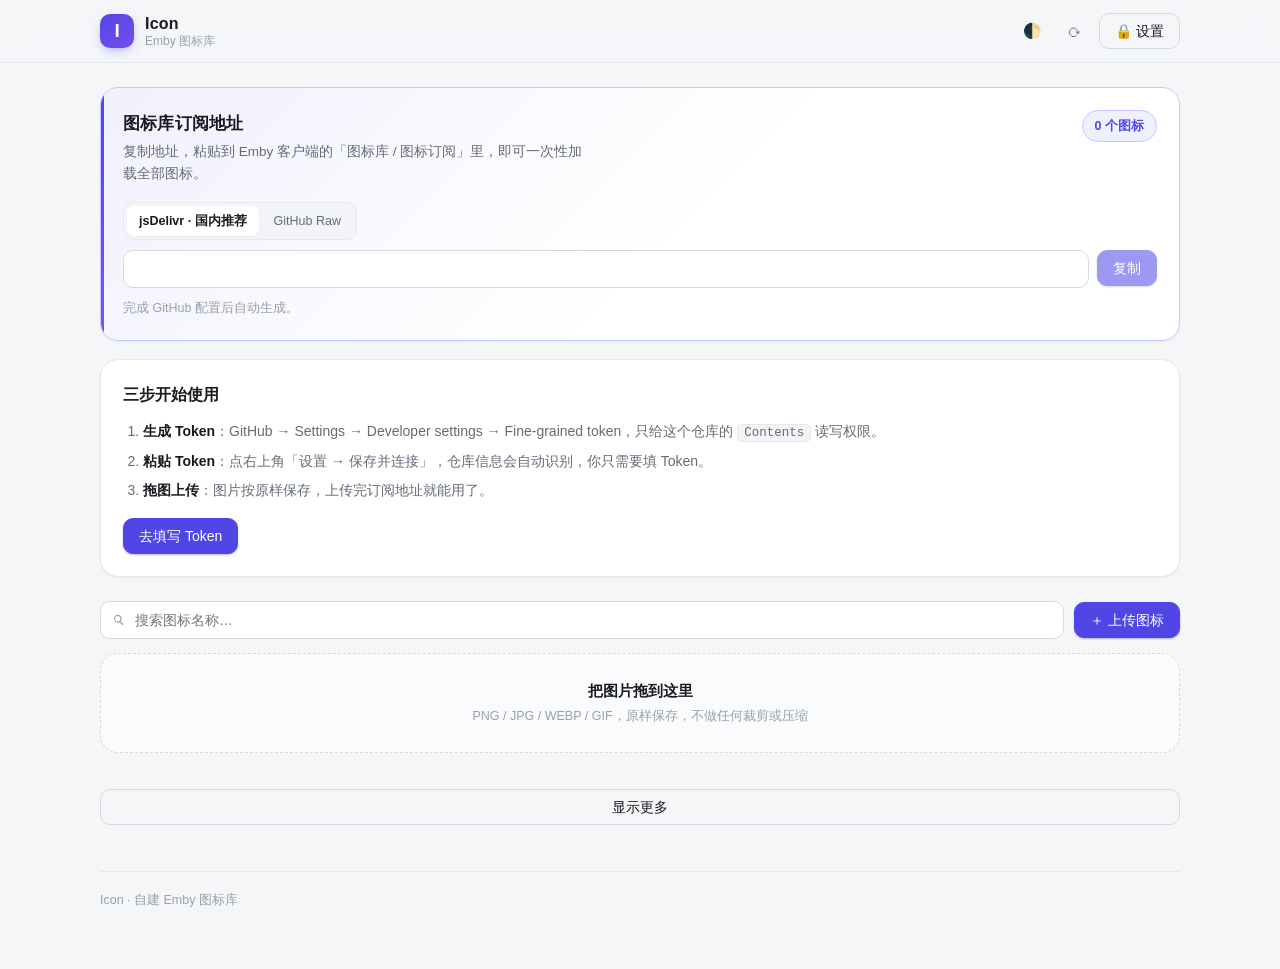
==== index.html @ a15e9179 "refactor: 重写为 Icon 图标库，聚焦客户端订阅 - 项目定位重写为自建 Emby 图标库，改名 Icon - 删除图标编辑器（裁剪/形状/透明度/缩放），图片原样上传保存 - 删除配置迁" ====
<!DOCTYPE html>
<html lang="zh-CN">
<head>
<meta charset="UTF-8">
<meta name="viewport" content="width=device-width, initial-scale=1, viewport-fit=cover">
<title>Icon · Emby 图标库</title>
<meta name="description" content="Icon —— 自建 Emby 图标库。上传图标，得到一个标准 JSON 订阅地址，主流 Emby 三方客户端都能直接加载。">
<meta name="theme-color" content="#f5f6f8">
<meta property="og:title" content="Icon · Emby 图标库">
<meta property="og:description" content="自建 Emby 图标库，上传即用，输出标准 JSON 订阅地址。">
<meta property="og:type" content="website">
<link rel="icon" href="data:image/svg+xml,%3Csvg xmlns='http://www.w3.org/2000/svg' viewBox='0 0 64 64'%3E%3Crect width='64' height='64' rx='16' fill='%234f46e5'/%3E%3Ctext x='32' y='45' font-size='38' font-family='Helvetica,Arial,sans-serif' font-weight='700' fill='white' text-anchor='middle'%3EI%3C/text%3E%3C/svg%3E">
<link rel="stylesheet" href="assets/style.css">
</head>
<body>

<header class="topbar">
  <div class="wrap topbar-inner">
    <div class="brand">
      <span class="mark">I</span>
      <span class="brand-text">
        <strong>Icon</strong>
        <small>Emby 图标库</small>
      </span>
    </div>
    <div class="topbar-actions">
      <button id="themeBtn" class="icon-btn" title="切换主题（跟随系统 / 浅色 / 深色）" aria-label="切换主题">🌓</button>
      <button id="refreshBtn" class="icon-btn" title="刷新图标库" aria-label="刷新">⟳</button>
      <button id="settingsBtn" class="btn ghost">🔒 设置</button>
    </div>
  </div>
</header>

<main class="wrap">

  <!-- 订阅地址：项目存在的意义 -->
  <section class="card sub-card">
    <div class="sub-head">
      <div>
        <h2>图标库订阅地址</h2>
        <p>复制地址，粘贴到 Emby 客户端的「图标库 / 图标订阅」里，即可一次性加载全部图标。</p>
      </div>
      <span class="pill" id="subCount">0 个图标</span>
    </div>

    <div class="seg" id="cdnSeg">
      <button type="button" class="seg-btn on" data-cdn="jsdelivr">jsDelivr · 国内推荐</button>
      <button type="button" class="seg-btn" data-cdn="raw">GitHub Raw</button>
    </div>

    <div class="copy-row">
      <input id="subUrl" readonly value="" spellcheck="false" aria-label="图标库订阅地址">
      <button type="button" class="btn primary" id="copySubBtn">复制</button>
    </div>

    <p class="sub-note" id="subNote">完成 GitHub 配置后自动生成。</p>
  </section>

  <!-- 首次引导 -->
  <section class="card guide" id="guide" hidden>
    <h2>三步开始使用</h2>
    <ol class="steps">
      <li><b>生成 Token</b>：GitHub → Settings → Developer settings → Fine-grained token，只给这个仓库的 <code>Contents</code> 读写权限。</li>
      <li><b>粘贴 Token</b>：点右上角「设置 → 保存并连接」，仓库信息会自动识别，你只需要填 Token。</li>
      <li><b>拖图上传</b>：图片按原样保存，上传完订阅地址就能用了。</li>
    </ol>
    <button type="button" class="btn primary" id="guideSetupBtn">去填写 Token</button>
  </section>

  <!-- 工具条 -->
  <section class="toolbar">
    <div class="search">
      <svg viewBox="0 0 24 24" aria-hidden="true"><path d="M10 4a6 6 0 014.47 10.03l4.25 4.25-1.41 1.41-4.25-4.25A6 6 0 1110 4zm0 2a4 4 0 100 8 4 4 0 000-8z"/></svg>
      <input id="searchInput" type="search" placeholder="搜索图标名称…" aria-label="搜索图标">
    </div>
    <label class="btn primary" for="fileInput">＋ 上传图标</label>
    <input id="fileInput" type="file" accept="image/*" multiple hidden>
  </section>

  <!-- 拖拽区 -->
  <div id="dropzone" class="dropzone">
    <div class="dropzone-inner">
      <strong>把图片拖到这里</strong>
      <span>PNG / JPG / WEBP / GIF，原样保存，不做任何裁剪或压缩</span>
    </div>
  </div>

  <!-- 图标网格 -->
  <section id="iconGrid" class="grid" aria-live="polite"></section>

  <p id="empty" class="state" hidden>图标库还是空的。拖图片到上面，或点「＋ 上传图标」添加第一个。</p>
  <p id="noResult" class="state" hidden>没有匹配「<b id="noResultKey"></b>」的图标。</p>
  <button id="loadMore" class="btn ghost block" hidden>显示更多</button>

  <footer class="site-foot">
    <span>Icon · 自建 Emby 图标库</span>
    <a id="repoLink" href="https://github.com" target="_blank" rel="noopener" hidden>打开仓库</a>
  </footer>
</main>

<!-- ============ 设置 ============ -->
<div class="modal" id="settingsModal" hidden>
  <div class="modal-card">
    <header class="modal-head">
      <h3>GitHub 设置</h3>
      <button type="button" class="icon-btn" data-close aria-label="关闭">✕</button>
    </header>
    <div class="modal-body">
      <div class="infer" id="inferBox">
        <div class="infer-row"><span>仓库</span><b id="inferRepo">—</b></div>
        <div class="infer-row"><span>分支</span><b id="inferBranch">—</b></div>
        <div class="infer-row"><span>图标目录</span><b id="inferDir">icons/</b></div>
        <p class="hint" id="inferHint">以上信息从当前网址自动识别，一般不需要改。</p>
      </div>

      <label class="field">
        <span>GitHub Token</span>
        <span class="pwd-row">
          <input id="cfgToken" type="password" placeholder="github_pat_… 或 ghp_…" autocomplete="off" spellcheck="false">
          <button type="button" class="mini" data-toggle-pwd="cfgToken">显示</button>
        </span>
      </label>

      <details class="adv" id="advBox">
        <summary>高级：手动指定仓库</summary>
        <label class="field"><span>用户名</span><input id="cfgOwner" autocomplete="off" spellcheck="false"></label>
        <label class="field"><span>仓库</span><input id="cfgRepo" autocomplete="off" spellcheck="false"></label>
        <label class="field"><span>分支</span><input id="cfgBranch" autocomplete="off" spellcheck="false"></label>
        <label class="field"><span>图标目录</span><input id="cfgDir" autocomplete="off" spellcheck="false"></label>
      </details>

      <p class="hint">Token 只存在这台设备的浏览器里，不会写进仓库，也不会发给任何第三方服务器。</p>
    </div>
    <footer class="modal-foot">
      <button type="button" class="btn danger-text" id="clearSettingsBtn">清除本机配置</button>
      <span class="spacer"></span>
      <button type="button" class="btn ghost" data-close>取消</button>
      <button type="button" class="btn primary" id="saveSettingsBtn">保存并连接</button>
    </footer>
  </div>
</div>

<!-- ============ 设置访问密码 ============ -->
<div class="modal" id="lockSetupModal" hidden>
  <div class="modal-card narrow">
    <header class="modal-head">
      <h3>设置访问密码</h3>
      <button type="button" class="icon-btn" data-close aria-label="关闭">✕</button>
    </header>
    <div class="modal-body">
      <p class="hint">给「设置」加一道锁。密码只以哈希形式存在本机，无法被还原。</p>
      <label class="field"><span>新密码</span>
        <span class="pwd-row"><input id="newPwd" type="password" autocomplete="new-password"><button type="button" class="mini" data-toggle-pwd="newPwd">显示</button></span>
      </label>
      <label class="field"><span>确认密码</span>
        <span class="pwd-row"><input id="confirmPwd" type="password" autocomplete="new-password"><button type="button" class="mini" data-toggle-pwd="confirmPwd">显示</button></span>
      </label>
    </div>
    <footer class="modal-foot">
      <span class="spacer"></span>
      <button type="button" class="btn ghost" data-close>取消</button>
      <button type="button" class="btn primary" id="pwdSetupOk">设置并继续</button>
    </footer>
  </div>
</div>

<div class="modal" id="lockVerifyModal" hidden>
  <div class="modal-card narrow">
    <header class="modal-head">
      <h3>需要密码</h3>
      <button type="button" class="icon-btn" data-close aria-label="关闭">✕</button>
    </header>
    <div class="modal-body">
      <p class="hint">验证后即可查看和修改已保存的设置。</p>
      <label class="field"><span>访问密码</span>
        <span class="pwd-row"><input id="authPwd" type="password" autocomplete="current-password"><button type="button" class="mini" data-toggle-pwd="authPwd">显示</button></span>
      </label>
      <p class="err" id="authErr" hidden>密码不正确</p>
    </div>
    <footer class="modal-foot">
      <button type="button" class="btn danger-text" id="forgetPwdBtn">忘记密码？重置本机数据</button>
      <span class="spacer"></span>
      <button type="button" class="btn ghost" data-close>取消</button>
      <button type="button" class="btn primary" id="authOk">解锁</button>
    </footer>
  </div>
</div>

<!-- ============ 重命名 ============ -->
<div class="modal" id="renameModal" hidden>
  <div class="modal-card narrow">
    <header class="modal-head">
      <h3>重命名图标</h3>
      <button type="button" class="icon-btn" data-close aria-label="关闭">✕</button>
    </header>
    <div class="modal-body">
      <label class="field"><span>图标名称</span><input id="renameInput" maxlength="60" autocomplete="off"></label>
      <p class="hint">只改显示名称，文件名和图片地址保持不变。</p>
    </div>
    <footer class="modal-foot">
      <span class="spacer"></span>
      <button type="button" class="btn ghost" data-close>取消</button>
      <button type="button" class="btn primary" id="renameOk">保存</button>
    </footer>
  </div>
</div>

<!-- ============ 通用确认 ============ -->
<div class="modal" id="confirmModal" hidden>
  <div class="modal-card narrow">
    <header class="modal-head">
      <h3 id="confirmTitle">确认</h3>
      <button type="button" class="icon-btn" data-close aria-label="关闭">✕</button>
    </header>
    <div class="modal-body"><p id="confirmText" class="confirm-text"></p></div>
    <footer class="modal-foot">
      <span class="spacer"></span>
      <button type="button" class="btn ghost" data-close>取消</button>
      <button type="button" class="btn danger" id="confirmOk">删除</button>
    </footer>
  </div>
</div>

<!-- ============ 预览 ============ -->
<div class="modal" id="previewModal" hidden>
  <div class="modal-card narrow">
    <header class="modal-head">
      <h3 id="previewName">预览</h3>
      <button type="button" class="icon-btn" data-close aria-label="关闭">✕</button>
    </header>
    <div class="modal-body center">
      <img id="previewImg" alt="图标预览">
      <p class="hint mono" id="previewFile"></p>
    </div>
    <footer class="modal-foot">
      <span class="spacer"></span>
      <button type="button" class="btn ghost" id="previewCopy">复制地址</button>
      <button type="button" class="btn primary" data-close>关闭</button>
    </footer>
  </div>
</div>

<div class="toast" id="toast" role="status" aria-live="polite"></div>

<div class="loading" id="loading">
  <div class="loading-card"><span class="spinner"></span><span id="loadingText">处理中…</span></div>
</div>

<script src="assets/app.js"></script>
</body>
</html>
---- assets/style.css ----
/* =====================================================
 * Icon · Emby 图标库
 * 清爽极简 · 大卡片
 * ===================================================== */

:root {
  --bg: #f5f6f8;
  --surface: #ffffff;
  --surface-2: #fafbfc;
  --surface-3: #f2f4f7;
  --border: #e5e8ec;
  --border-strong: #d5d9e0;
  --text: #171a1f;
  --text-dim: #646c78;
  --text-faint: #98a0ab;
  --accent: #4f46e5;
  --accent-hover: #4338ca;
  --accent-soft: #eef0fe;
  --accent-line: #c7cbfb;
  --danger: #d92d20;
  --danger-soft: #fef3f2;
  --ok: #059669;
  --radius: 14px;
  --radius-lg: 18px;
  --shadow-sm: 0 1px 2px rgba(16, 24, 40, .05);
  --shadow: 0 1px 3px rgba(16, 24, 40, .06), 0 12px 28px -12px rgba(16, 24, 40, .12);
  --wrap: 1120px;
}

@media (prefers-color-scheme: dark) {
  :root:not([data-theme='light']) {
    --bg: #0e1014;
    --surface: #16191f;
    --surface-2: #1b1f26;
    --surface-3: #22262e;
    --border: #272c35;
    --border-strong: #333945;
    --text: #e9ecf1;
    --text-dim: #9aa3b0;
    --text-faint: #6d7583;
    --accent: #8b93ff;
    --accent-hover: #a0a7ff;
    --accent-soft: #1c2036;
    --accent-line: #333a5c;
    --danger: #f97066;
    --danger-soft: #2a1717;
    --ok: #34d399;
    --shadow-sm: 0 1px 2px rgba(0, 0, 0, .4);
    --shadow: 0 1px 3px rgba(0, 0, 0, .5), 0 16px 32px -16px rgba(0, 0, 0, .6);
  }
}

:root[data-theme='dark'] {
  --bg: #0e1014;
  --surface: #16191f;
  --surface-2: #1b1f26;
  --surface-3: #22262e;
  --border: #272c35;
  --border-strong: #333945;
  --text: #e9ecf1;
  --text-dim: #9aa3b0;
  --text-faint: #6d7583;
  --accent: #8b93ff;
  --accent-hover: #a0a7ff;
  --accent-soft: #1c2036;
  --accent-line: #333a5c;
  --danger: #f97066;
  --danger-soft: #2a1717;
  --ok: #34d399;
  --shadow-sm: 0 1px 2px rgba(0, 0, 0, .4);
  --shadow: 0 1px 3px rgba(0, 0, 0, .5), 0 16px 32px -16px rgba(0, 0, 0, .6);
}

* { box-sizing: border-box; }

html, body { height: 100%; }

body {
  margin: 0;
  background: var(--bg);
  color: var(--text);
  font-family: -apple-system, BlinkMacSystemFont, 'Segoe UI', 'PingFang SC', 'Hiragino Sans GB', 'Microsoft YaHei', 'Helvetica Neue', Arial, sans-serif;
  font-size: 15px;
  line-height: 1.6;
  -webkit-font-smoothing: antialiased;
}

.wrap { width: 100%; max-width: var(--wrap); margin: 0 auto; padding: 0 20px; }

/* ---------------- 顶栏 ---------------- */
.topbar {
  position: sticky;
  top: 0;
  z-index: 50;
  background: color-mix(in srgb, var(--bg) 82%, transparent);
  backdrop-filter: saturate(180%) blur(14px);
  -webkit-backdrop-filter: saturate(180%) blur(14px);
  border-bottom: 1px solid var(--border);
}

.topbar-inner {
  display: flex;
  align-items: center;
  justify-content: space-between;
  gap: 16px;
  height: 62px;
}

.brand { display: flex; align-items: center; gap: 11px; min-width: 0; }

.mark {
  width: 34px; height: 34px;
  flex: none;
  display: grid; place-items: center;
  border-radius: 10px;
  background: linear-gradient(135deg, var(--accent), color-mix(in srgb, var(--accent) 55%, #a855f7));
  color: #fff;
  font-weight: 800;
  font-size: 19px;
  letter-spacing: -.5px;
  box-shadow: 0 4px 12px -4px color-mix(in srgb, var(--accent) 60%, transparent);
}

.brand-text { display: flex; flex-direction: column; line-height: 1.25; min-width: 0; }
.brand-text strong { font-size: 16px; letter-spacing: .2px; }
.brand-text small { color: var(--text-faint); font-size: 12px; }

.topbar-actions { display: flex; align-items: center; gap: 8px; }

/* ---------------- 按钮 ---------------- */
.btn {
  display: inline-flex;
  align-items: center;
  justify-content: center;
  gap: 6px;
  height: 36px;
  padding: 0 15px;
  border: 1px solid var(--border-strong);
  border-radius: 10px;
  background: var(--surface);
  color: var(--text);
  font: inherit;
  font-size: 14px;
  font-weight: 500;
  cursor: pointer;
  white-space: nowrap;
  transition: background .16s, border-color .16s, transform .1s, box-shadow .16s;
}
.btn:hover { background: var(--surface-3); }
.btn:active { transform: translateY(1px); }
.btn:disabled { opacity: .55; cursor: not-allowed; }

.btn.primary {
  background: var(--accent);
  border-color: var(--accent);
  color: #fff;
  box-shadow: 0 1px 2px color-mix(in srgb, var(--accent) 40%, transparent);
}
.btn.primary:hover { background: var(--accent-hover); border-color: var(--accent-hover); }

.btn.ghost { background: transparent; }
.btn.ghost:hover { background: var(--surface-3); }

.btn.danger { background: var(--danger); border-color: var(--danger); color: #fff; }
.btn.danger:hover { filter: brightness(.94); }
.btn.danger-text { background: transparent; border-color: transparent; color: var(--danger); padding: 0 10px; }
.btn.danger-text:hover { background: var(--danger-soft); }

.btn.block { width: 100%; margin-top: 18px; }

.icon-btn {
  width: 34px; height: 34px;
  display: grid; place-items: center;
  border: 1px solid transparent;
  border-radius: 9px;
  background: transparent;
  color: var(--text-dim);
  font-size: 15px;
  cursor: pointer;
  transition: background .16s, color .16s;
}
.icon-btn:hover { background: var(--surface-3); color: var(--text); }

.mini {
  height: 36px;
  padding: 0 10px;
  border: 1px solid var(--border);
  border-left: 0;
  border-radius: 0 10px 10px 0;
  background: var(--surface-2);
  color: var(--text-dim);
  font: inherit;
  font-size: 12px;
  cursor: pointer;
  flex: none;
}
.mini:hover { color: var(--text); }

/* ---------------- 卡片 ---------------- */
.card {
  background: var(--surface);
  border: 1px solid var(--border);
  border-radius: var(--radius-lg);
  box-shadow: var(--shadow-sm);
  padding: 22px;
}

main.wrap { padding-top: 24px; padding-bottom: 60px; }

/* 订阅地址卡 */
.sub-card {
  position: relative;
  overflow: hidden;
  background:
    linear-gradient(135deg, color-mix(in srgb, var(--accent) 8%, var(--surface)), var(--surface) 55%);
  border-color: var(--accent-line);
}
.sub-card::before {
  content: '';
  position: absolute;
  inset: 0 auto 0 0;
  width: 3px;
  background: linear-gradient(180deg, var(--accent), color-mix(in srgb, var(--accent) 40%, #a855f7));
}

.sub-head { display: flex; align-items: flex-start; justify-content: space-between; gap: 16px; }
.sub-head h2 { margin: 0 0 4px; font-size: 17px; letter-spacing: .2px; }
.sub-head p { margin: 0; color: var(--text-dim); font-size: 13.5px; max-width: 62ch; }

.pill {
  flex: none;
  padding: 5px 12px;
  border-radius: 999px;
  background: var(--accent-soft);
  color: var(--accent);
  font-size: 12.5px;
  font-weight: 600;
  border: 1px solid var(--accent-line);
}

.seg {
  display: inline-flex;
  margin: 18px 0 10px;
  padding: 3px;
  gap: 3px;
  background: var(--surface-3);
  border: 1px solid var(--border);
  border-radius: 10px;
}
.seg-btn {
  border: 0;
  background: transparent;
  color: var(--text-dim);
  font: inherit;
  font-size: 12.5px;
  padding: 5px 12px;
  border-radius: 7px;
  cursor: pointer;
  transition: background .16s, color .16s;
}
.seg-btn.on { background: var(--surface); color: var(--text); font-weight: 600; box-shadow: var(--shadow-sm); }

.copy-row { display: flex; gap: 8px; }
.copy-row input {
  flex: 1;
  min-width: 0;
  height: 38px;
  padding: 0 12px;
  border: 1px solid var(--border-strong);
  border-radius: 10px;
  background: var(--surface);
  color: var(--text);
  font: 13px/1 ui-monospace, SFMono-Regular, Menlo, Consolas, monospace;
  text-overflow: ellipsis;
}

.sub-note { margin: 10px 0 0; color: var(--text-faint); font-size: 12.5px; }

/* 引导卡 */
.guide { margin-top: 18px; }
.guide h2 { margin: 0 0 12px; font-size: 16px; }
.steps { margin: 0 0 16px; padding-left: 20px; color: var(--text-dim); font-size: 14px; }
.steps li { margin-bottom: 7px; }
.steps b { color: var(--text); }
code {
  padding: 1px 6px;
  border-radius: 5px;
  background: var(--surface-3);
  border: 1px solid var(--border);
  font-size: 12.5px;
  font-family: ui-monospace, Menlo, Consolas, monospace;
}

/* ---------------- 工具条 ---------------- */
.toolbar {
  display: flex;
  align-items: center;
  gap: 10px;
  margin: 24px 0 14px;
}

.search {
  position: relative;
  flex: 1;
  min-width: 0;
  display: flex;
  align-items: center;
}
.search svg {
  position: absolute;
  left: 11px;
  width: 16px; height: 16px;
  fill: var(--text-faint);
  pointer-events: none;
}
.search input {
  width: 100%;
  height: 38px;
  padding: 0 12px 0 34px;
  border: 1px solid var(--border-strong);
  border-radius: 10px;
  background: var(--surface);
  color: var(--text);
  font: inherit;
  font-size: 14px;
}
.search input:focus-visible { outline: 2px solid var(--accent); outline-offset: 1px; border-color: var(--accent); }

/* ---------------- 拖拽区 ---------------- */
.dropzone {
  border: 1.5px dashed var(--border-strong);
  border-radius: var(--radius-lg);
  background: var(--surface-2);
  padding: 26px 18px;
  text-align: center;
  transition: border-color .18s, background .18s;
}
.dropzone.over { border-color: var(--accent); background: var(--accent-soft); }
.dropzone-inner { display: flex; flex-direction: column; gap: 3px; }
.dropzone-inner strong { font-size: 14.5px; }
.dropzone-inner span { color: var(--text-faint); font-size: 12.5px; }

/* ---------------- 图标网格 ---------------- */
.grid {
  display: grid;
  grid-template-columns: repeat(auto-fill, minmax(148px, 1fr));
  gap: 14px;
  margin-top: 18px;
}

.tile {
  position: relative;
  border: 1px solid var(--border);
  border-radius: var(--radius);
  background: var(--surface);
  box-shadow: var(--shadow-sm);
  overflow: hidden;
  transition: transform .16s, box-shadow .16s, border-color .16s;
}
.tile:hover { transform: translateY(-2px); box-shadow: var(--shadow); border-color: var(--border-strong); }

.tile-img {
  display: grid;
  place-items: center;
  aspect-ratio: 1 / 1;
  padding: 16px;
  background:
    linear-gradient(180deg, var(--surface-2), var(--surface-3));
  cursor: zoom-in;
}
.tile-img img { max-width: 100%; max-height: 100%; object-fit: contain; display: block; }

.tile-body {
  display: flex;
  align-items: center;
  gap: 6px;
  padding: 9px 10px 9px 12px;
  border-top: 1px solid var(--border);
}
.tile-name {
  flex: 1;
  min-width: 0;
  font-size: 13px;
  font-weight: 500;
  overflow: hidden;
  text-overflow: ellipsis;
  white-space: nowrap;
}
.tile-act { display: flex; gap: 2px; opacity: 0; transition: opacity .16s; }
.tile:hover .tile-act, .tile:focus-within .tile-act { opacity: 1; }
.tile-act button {
  width: 26px; height: 26px;
  display: grid; place-items: center;
  border: 0;
  border-radius: 7px;
  background: transparent;
  color: var(--text-faint);
  font-size: 13px;
  cursor: pointer;
}
.tile-act button:hover { background: var(--surface-3); color: var(--text); }
.tile-act button.del:hover { background: var(--danger-soft); color: var(--danger); }

.state { margin: 34px 0; text-align: center; color: var(--text-faint); font-size: 14px; }

/* ---------------- 页脚 ---------------- */
.site-foot {
  display: flex;
  justify-content: space-between;
  align-items: center;
  gap: 12px;
  margin-top: 46px;
  padding-top: 18px;
  border-top: 1px solid var(--border);
  color: var(--text-faint);
  font-size: 12.5px;
}
.site-foot a { color: var(--text-dim); text-decoration: none; }
.site-foot a:hover { color: var(--accent); }

/* ---------------- 弹窗 ---------------- */
.modal {
  position: fixed;
  inset: 0;
  z-index: 100;
  display: grid;
  place-items: center;
  padding: 20px;
  background: rgba(15, 18, 24, .45);
  backdrop-filter: blur(3px);
  -webkit-backdrop-filter: blur(3px);
  animation: fade .16s ease;
}
.modal[hidden] { display: none; }

@keyframes fade { from { opacity: 0; } to { opacity: 1; } }
@keyframes pop { from { opacity: 0; transform: translateY(8px) scale(.985); } to { opacity: 1; transform: none; } }

.modal-card {
  width: 100%;
  max-width: 520px;
  max-height: calc(100vh - 40px);
  display: flex;
  flex-direction: column;
  background: var(--surface);
  border: 1px solid var(--border);
  border-radius: var(--radius-lg);
  box-shadow: 0 24px 60px -20px rgba(0, 0, 0, .45);
  animation: pop .18s cubic-bezier(.2, .8, .3, 1);
}
.modal-card.narrow { max-width: 400px; }

.modal-head {
  display: flex;
  align-items: center;
  justify-content: space-between;
  gap: 12px;
  padding: 16px 18px;
  border-bottom: 1px solid var(--border);
}
.modal-head h3 { margin: 0; font-size: 15.5px; }

.modal-body { padding: 18px; overflow: auto; }
.modal-body.center { text-align: center; }

.modal-foot {
  display: flex;
  align-items: center;
  gap: 8px;
  padding: 14px 18px;
  border-top: 1px solid var(--border);
  background: var(--surface-2);
  border-radius: 0 0 var(--radius-lg) var(--radius-lg);
}
.spacer { flex: 1; }

.field { display: block; margin-bottom: 14px; }
.field > span:first-child {
  display: block;
  margin-bottom: 6px;
  font-size: 12.5px;
  font-weight: 600;
  color: var(--text-dim);
}
.field input {
  width: 100%;
  height: 38px;
  padding: 0 12px;
  border: 1px solid var(--border-strong);
  border-radius: 10px;
  background: var(--surface);
  color: var(--text);
  font: inherit;
  font-size: 14px;
}
.field input:focus-visible { outline: 2px solid var(--accent); outline-offset: 1px; border-color: var(--accent); }

.pwd-row { display: flex; }
.pwd-row input { border-radius: 10px 0 0 10px; }
.pwd-row input:focus-visible { outline-offset: -1px; }

.hint { margin: 0 0 12px; color: var(--text-faint); font-size: 12.5px; line-height: 1.55; }
.hint.mono { font-family: ui-monospace, Menlo, Consolas, monospace; font-size: 12px; margin-top: 10px; word-break: break-all; }
.err { margin: 4px 0 0; color: var(--danger); font-size: 13px; }
.confirm-text { margin: 0; font-size: 14px; color: var(--text-dim); }

.infer {
  margin-bottom: 16px;
  padding: 12px 14px;
  border: 1px solid var(--border);
  border-radius: 12px;
  background: var(--surface-2);
}
.infer-row { display: flex; justify-content: space-between; gap: 12px; font-size: 13px; padding: 2px 0; }
.infer-row span { color: var(--text-faint); }
.infer-row b { font-family: ui-monospace, Menlo, Consolas, monospace; font-size: 12.5px; font-weight: 600; }
.infer .hint { margin: 8px 0 0; }

.adv { margin: 4px 0 14px; font-size: 13px; }
.adv summary { cursor: pointer; color: var(--text-dim); padding: 6px 0; user-select: none; }
.adv summary:hover { color: var(--accent); }
.adv .field:first-of-type { margin-top: 10px; }

#previewImg {
  max-width: 100%;
  max-height: 52vh;
  border-radius: 12px;
  background:
    linear-gradient(180deg, var(--surface-2), var(--surface-3));
  padding: 14px;
}

/* ---------------- 提示 / 加载 ---------------- */
.toast {
  position: fixed;
  left: 50%;
  bottom: 28px;
  transform: translate(-50%, 14px);
  z-index: 200;
  max-width: calc(100vw - 32px);
  padding: 10px 18px;
  border-radius: 10px;
  background: var(--text);
  color: var(--bg);
  font-size: 13.5px;
  box-shadow: 0 10px 30px -8px rgba(0, 0, 0, .4);
  opacity: 0;
  pointer-events: none;
  transition: opacity .2s, transform .2s;
}
.toast.show { opacity: 1; transform: translate(-50%, 0); }
.toast.err { background: var(--danger); color: #fff; }

.loading {
  position: fixed;
  inset: 0;
  z-index: 300;
  display: grid;
  place-items: center;
  background: rgba(15, 18, 24, .38);
  backdrop-filter: blur(2px);
  -webkit-backdrop-filter: blur(2px);
  opacity: 0;
  pointer-events: none;
  transition: opacity .18s;
}
.loading.show { opacity: 1; pointer-events: auto; }
.loading-card {
  display: flex;
  align-items: center;
  gap: 11px;
  padding: 14px 20px;
  border-radius: 12px;
  background: var(--surface);
  border: 1px solid var(--border);
  box-shadow: var(--shadow);
  font-size: 14px;
}
.spinner {
  width: 16px; height: 16px;
  border: 2px solid var(--border-strong);
  border-top-color: var(--accent);
  border-radius: 50%;
  animation: spin .7s linear infinite;
}
@keyframes spin { to { transform: rotate(360deg); } }

/* ---------------- 响应式 ---------------- */
@media (max-width: 760px) {
  .wrap { padding: 0 14px; }
  main.wrap { padding-top: 18px; }
  .card { padding: 18px 16px; }
  .sub-head { flex-direction: column; }
  .sub-head p { font-size: 13px; }
  .grid { grid-template-columns: repeat(auto-fill, minmax(124px, 1fr)); gap: 11px; }
  .toolbar { flex-wrap: wrap; }
  .search { order: 1; flex-basis: 100%; }
  .brand-text small { display: none; }
  .tile-act { opacity: 1; }
}

@media (max-width: 420px) {
  .grid { grid-template-columns: repeat(2, 1fr); }
  .topbar-actions .btn { padding: 0 11px; }
  .modal { padding: 12px; }
}

@media (prefers-reduced-motion: reduce) {
  *, *::before, *::after { animation-duration: .01ms !important; transition-duration: .01ms !important; }
}
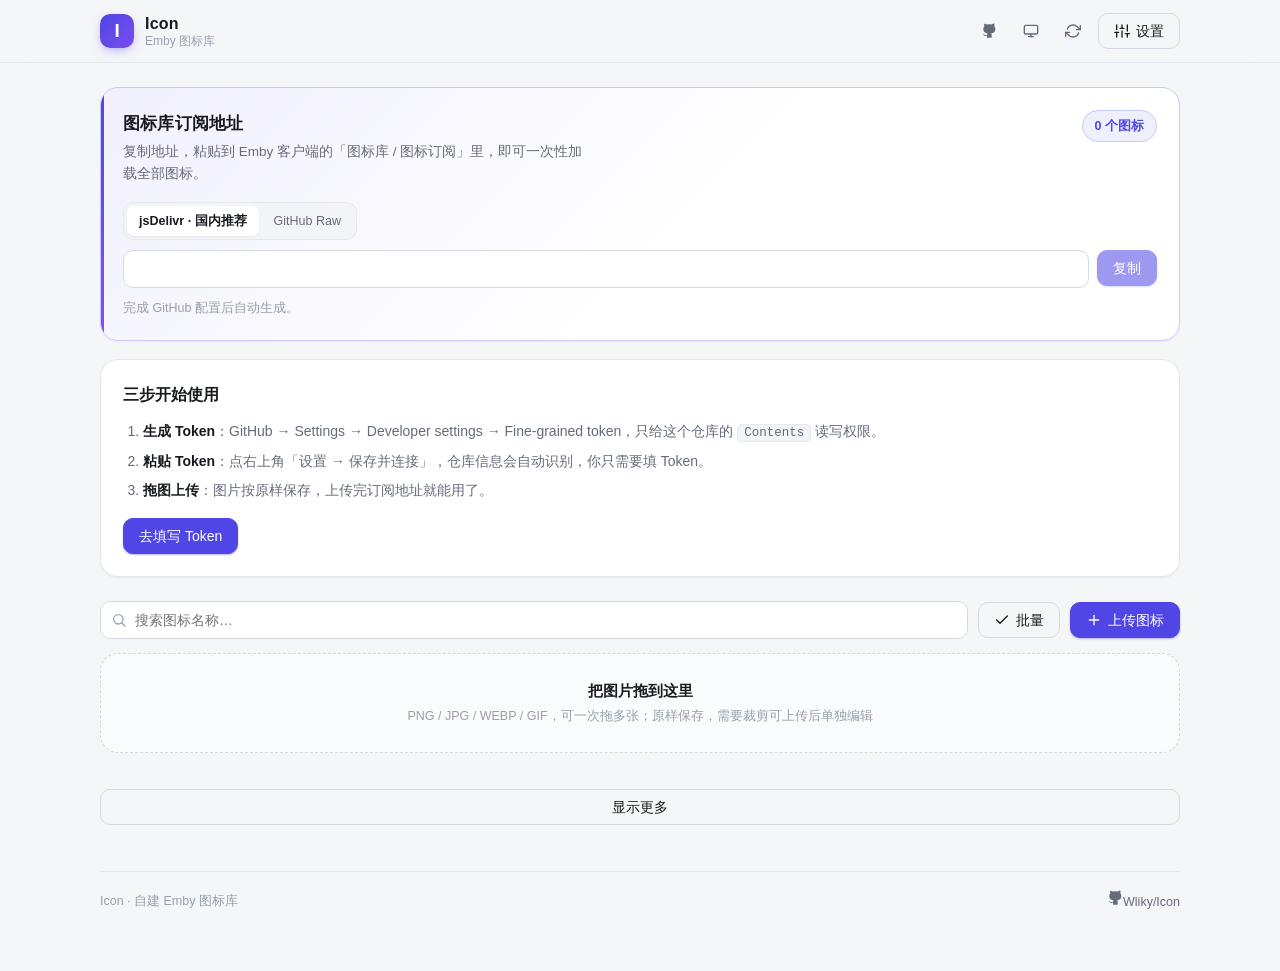
==== commit 65bd029d: "feat: 批量上传下载、108 裁剪、页面背景、SVG 图标与主题菜单 - 批量：多选后打包 ZIP 下载（JSZip 按需加载，失败降级逐个下载）；上传失败不打断其余 - 裁剪：新增裁剪编辑器，默" ====
--- a/index.html
+++ b/index.html
@@ -14,6 +14,59 @@
 </head>
 <body>
 
+<!-- ===== 图标 sprite ===== -->
+<svg xmlns="http://www.w3.org/2000/svg" style="display:none" aria-hidden="true">
+  <symbol id="i-refresh" viewBox="0 0 24 24">
+    <polyline points="23 4 23 10 17 10"/>
+    <polyline points="1 20 1 14 7 14"/>
+    <path d="M3.51 9a9 9 0 0 1 14.85-3.36L23 10M1 14l4.64 4.36A9 9 0 0 0 20.49 15"/>
+  </symbol>
+  <symbol id="i-sun" viewBox="0 0 24 24">
+    <circle cx="12" cy="12" r="4.2"/>
+    <line x1="12" y1="1.5" x2="12" y2="3.4"/><line x1="12" y1="20.6" x2="12" y2="22.5"/>
+    <line x1="4.2" y1="4.2" x2="5.6" y2="5.6"/><line x1="18.4" y1="18.4" x2="19.8" y2="19.8"/>
+    <line x1="1.5" y1="12" x2="3.4" y2="12"/><line x1="20.6" y1="12" x2="22.5" y2="12"/>
+    <line x1="4.2" y1="19.8" x2="5.6" y2="18.4"/><line x1="18.4" y1="5.6" x2="19.8" y2="4.2"/>
+  </symbol>
+  <symbol id="i-moon" viewBox="0 0 24 24">
+    <path d="M21 12.8A9 9 0 1 1 11.2 3 7 7 0 0 0 21 12.8z"/>
+  </symbol>
+  <symbol id="i-auto" viewBox="0 0 24 24">
+    <rect x="2" y="3.5" width="20" height="13" rx="2"/><line x1="8.5" y1="20.5" x2="15.5" y2="20.5"/><line x1="12" y1="16.5" x2="12" y2="20.5"/>
+  </symbol>
+  <symbol id="i-settings" viewBox="0 0 24 24">
+    <line x1="4" y1="21" x2="4" y2="14"/><line x1="4" y1="10" x2="4" y2="3"/>
+    <line x1="12" y1="21" x2="12" y2="12"/><line x1="12" y1="8" x2="12" y2="3"/>
+    <line x1="20" y1="21" x2="20" y2="16"/><line x1="20" y1="12" x2="20" y2="3"/>
+    <line x1="1" y1="14" x2="7" y2="14"/><line x1="9" y1="8" x2="15" y2="8"/><line x1="17" y1="16" x2="23" y2="16"/>
+  </symbol>
+  <symbol id="i-plus" viewBox="0 0 24 24"><line x1="12" y1="5" x2="12" y2="19"/><line x1="5" y1="12" x2="19" y2="12"/></symbol>
+  <symbol id="i-search" viewBox="0 0 24 24"><circle cx="11" cy="11" r="7"/><line x1="21" y1="21" x2="16" y2="16"/></symbol>
+  <symbol id="i-link" viewBox="0 0 24 24">
+    <path d="M10 13a5 5 0 0 0 7.5.5l3-3A5 5 0 0 0 13.5 3.4l-1.7 1.7"/>
+    <path d="M14 11a5 5 0 0 0-7.5-.5l-3 3A5 5 0 0 0 10.5 20.6l1.7-1.7"/>
+  </symbol>
+  <symbol id="i-crop" viewBox="0 0 24 24"><path d="M6.2 1.5L6 16a2 2 0 0 0 2 2h14.5"/><path d="M1.5 6.2L16 6a2 2 0 0 1 2 2v14.5"/></symbol>
+  <symbol id="i-trash" viewBox="0 0 24 24">
+    <polyline points="3 6 5 6 21 6"/>
+    <path d="M19 6v14a2 2 0 0 1-2 2H7a2 2 0 0 1-2-2V6m3 0V4a2 2 0 0 1 2-2h4a2 2 0 0 1 2 2v2"/>
+  </symbol>
+  <symbol id="i-download" viewBox="0 0 24 24">
+    <path d="M21 15v4a2 2 0 0 1-2 2H5a2 2 0 0 1-2-2v-4"/>
+    <polyline points="7 10 12 15 17 10"/><line x1="12" y1="15" x2="12" y2="3"/>
+  </symbol>
+  <symbol id="i-close" viewBox="0 0 24 24"><line x1="18" y1="6" x2="6" y2="18"/><line x1="6" y1="6" x2="18" y2="18"/></symbol>
+  <symbol id="i-check" viewBox="0 0 24 24"><polyline points="20 6 9 17 4 12"/></symbol>
+  <symbol id="i-image" viewBox="0 0 24 24"><rect x="3" y="3" width="18" height="18" rx="2.5"/><circle cx="8.5" cy="8.5" r="1.5"/><polyline points="21 15 16 10 5 21"/></symbol>
+  <symbol id="i-github" viewBox="0 0 24 24">
+    <path d="M9 19c-5 1.5-5-2.5-7-3m14 6v-3.9a3.4 3.4 0 0 0-.9-2.6c3.1-.4 6.4-1.5 6.4-7a5.4 5.4 0 0 0-1.5-3.8 5.1 5.1 0 0 0-.1-3.8s-1.2-.4-4 1.5a13.4 13.4 0 0 0-7 0C6.3.6 5.1 1 5.1 1a5.1 5.1 0 0 0-.1 3.8A5.4 5.4 0 0 0 3.5 8.6c0 5.4 3.3 6.6 6.4 7a3.4 3.4 0 0 0-.9 2.6V22"/>
+  </symbol>
+  <symbol id="i-rotate" viewBox="0 0 24 24"><path d="M3 12a9 9 0 1 0 3-6.7L3 8"/><polyline points="3 3 3 8 8 8"/></symbol>
+</svg>
+
+<!-- 页面背景层（可在设置里填图片 URL） -->
+<div class="bg-layer" id="bgLayer" aria-hidden="true"><div class="bg-dim" id="bgDim"></div></div>
+
 <header class="topbar">
   <div class="wrap topbar-inner">
     <div class="brand">
@@ -24,16 +77,34 @@
       </span>
     </div>
     <div class="topbar-actions">
-      <button id="themeBtn" class="icon-btn" title="切换主题（跟随系统 / 浅色 / 深色）" aria-label="切换主题">🌓</button>
-      <button id="refreshBtn" class="icon-btn" title="刷新图标库" aria-label="刷新">⟳</button>
-      <button id="settingsBtn" class="btn ghost">🔒 设置</button>
+      <a id="ghBtn" class="icon-btn" href="https://github.com/Wliky/Icon" target="_blank" rel="noopener" title="打开 GitHub 仓库" aria-label="GitHub 仓库">
+        <svg class="ico fill"><use href="#i-github"/></svg>
+      </a>
+
+      <div class="menu-wrap">
+        <button id="themeBtn" class="icon-btn" title="主题模式" aria-label="主题模式" aria-haspopup="true" aria-expanded="false">
+          <svg class="ico"><use href="#i-auto"/></svg>
+        </button>
+        <div class="menu" id="themeMenu" hidden role="menu">
+          <button type="button" role="menuitem" data-theme="system"><svg class="ico"><use href="#i-auto"/></svg><span>跟随系统</span><svg class="ico tick"><use href="#i-check"/></svg></button>
+          <button type="button" role="menuitem" data-theme="light"><svg class="ico"><use href="#i-sun"/></svg><span>浅色</span><svg class="ico tick"><use href="#i-check"/></svg></button>
+          <button type="button" role="menuitem" data-theme="dark"><svg class="ico"><use href="#i-moon"/></svg><span>深色</span><svg class="ico tick"><use href="#i-check"/></svg></button>
+        </div>
+      </div>
+
+      <button id="refreshBtn" class="icon-btn" title="刷新图标库" aria-label="刷新">
+        <svg class="ico" id="refreshIco"><use href="#i-refresh"/></svg>
+      </button>
+      <button id="settingsBtn" class="btn ghost">
+        <svg class="ico"><use href="#i-settings"/></svg>设置
+      </button>
     </div>
   </div>
 </header>
 
 <main class="wrap">
 
-  <!-- 订阅地址：项目存在的意义 -->
+  <!-- 订阅地址 -->
   <section class="card sub-card">
     <div class="sub-head">
       <div>
@@ -70,31 +141,49 @@
   <!-- 工具条 -->
   <section class="toolbar">
     <div class="search">
-      <svg viewBox="0 0 24 24" aria-hidden="true"><path d="M10 4a6 6 0 014.47 10.03l4.25 4.25-1.41 1.41-4.25-4.25A6 6 0 1110 4zm0 2a4 4 0 100 8 4 4 0 000-8z"/></svg>
+      <svg class="ico"><use href="#i-search"/></svg>
       <input id="searchInput" type="search" placeholder="搜索图标名称…" aria-label="搜索图标">
     </div>
-    <label class="btn primary" for="fileInput">＋ 上传图标</label>
+    <button type="button" class="btn ghost" id="selectBtn" title="批量选择">
+      <svg class="ico"><use href="#i-check"/></svg>批量
+    </button>
+    <label class="btn primary" for="fileInput">
+      <svg class="ico"><use href="#i-plus"/></svg>上传图标
+    </label>
     <input id="fileInput" type="file" accept="image/*" multiple hidden>
+  </section>
+
+  <!-- 批量操作条 -->
+  <section class="bulkbar" id="bulkBar" hidden>
+    <span id="bulkCount">已选 0 个</span>
+    <button type="button" class="btn ghost" id="bulkAll">全选</button>
+    <button type="button" class="btn ghost" id="bulkNone">清空</button>
+    <span class="spacer"></span>
+    <button type="button" class="btn primary" id="bulkDownload">
+      <svg class="ico"><use href="#i-download"/></svg>打包下载 ZIP
+    </button>
   </section>
 
   <!-- 拖拽区 -->
   <div id="dropzone" class="dropzone">
     <div class="dropzone-inner">
       <strong>把图片拖到这里</strong>
-      <span>PNG / JPG / WEBP / GIF，原样保存，不做任何裁剪或压缩</span>
+      <span>PNG / JPG / WEBP / GIF，可一次拖多张；原样保存，需要裁剪可上传后单独编辑</span>
     </div>
   </div>
 
   <!-- 图标网格 -->
   <section id="iconGrid" class="grid" aria-live="polite"></section>
 
-  <p id="empty" class="state" hidden>图标库还是空的。拖图片到上面，或点「＋ 上传图标」添加第一个。</p>
+  <p id="empty" class="state" hidden>图标库还是空的。拖图片到上面，或点「上传图标」添加第一个。</p>
   <p id="noResult" class="state" hidden>没有匹配「<b id="noResultKey"></b>」的图标。</p>
   <button id="loadMore" class="btn ghost block" hidden>显示更多</button>
 
   <footer class="site-foot">
     <span>Icon · 自建 Emby 图标库</span>
-    <a id="repoLink" href="https://github.com" target="_blank" rel="noopener" hidden>打开仓库</a>
+    <a id="repoLink" href="https://github.com/Wliky/Icon" target="_blank" rel="noopener">
+      <svg class="ico fill"><use href="#i-github"/></svg><span id="repoLabel">Wliky/Icon</span>
+    </a>
   </footer>
 </main>
 
@@ -102,8 +191,8 @@
 <div class="modal" id="settingsModal" hidden>
   <div class="modal-card">
     <header class="modal-head">
-      <h3>GitHub 设置</h3>
-      <button type="button" class="icon-btn" data-close aria-label="关闭">✕</button>
+      <h3>设置</h3>
+      <button type="button" class="icon-btn" data-close aria-label="关闭"><svg class="ico"><use href="#i-close"/></svg></button>
     </header>
     <div class="modal-body">
       <div class="infer" id="inferBox">
@@ -130,12 +219,72 @@
       </details>
 
       <p class="hint">Token 只存在这台设备的浏览器里，不会写进仓库，也不会发给任何第三方服务器。</p>
+
+      <hr class="sep">
+
+      <h4 class="sec-title"><svg class="ico"><use href="#i-image"/></svg>页面背景</h4>
+      <label class="field">
+        <span>背景图片 URL</span>
+        <input id="cfgBgUrl" placeholder="https://…/wallpaper.jpg" autocomplete="off" spellcheck="false">
+      </label>
+      <label class="field">
+        <span>背景遮罩 <b id="cfgBgDimVal">60%</b></span>
+        <input id="cfgBgDim" type="range" min="0" max="90" step="5" value="60">
+      </label>
+      <div class="row-end">
+        <button type="button" class="btn ghost" id="bgClearBtn">清除背景</button>
+        <button type="button" class="btn ghost" id="bgApplyBtn">预览背景</button>
+      </div>
+      <p class="hint">背景图只存在本机浏览器，不影响仓库与订阅地址。留空为纯色背景。</p>
     </div>
     <footer class="modal-foot">
       <button type="button" class="btn danger-text" id="clearSettingsBtn">清除本机配置</button>
       <span class="spacer"></span>
       <button type="button" class="btn ghost" data-close>取消</button>
       <button type="button" class="btn primary" id="saveSettingsBtn">保存并连接</button>
+    </footer>
+  </div>
+</div>
+
+<!-- ============ 裁剪编辑器 ============ -->
+<div class="modal" id="editorModal" hidden>
+  <div class="modal-card">
+    <header class="modal-head">
+      <h3>裁剪图标</h3>
+      <button type="button" class="icon-btn" data-close aria-label="关闭"><svg class="ico"><use href="#i-close"/></svg></button>
+    </header>
+    <div class="modal-body">
+      <div class="crop-wrap">
+        <div id="cropStage" class="crop-stage"><img id="cropImg" alt="裁剪预览"></div>
+      </div>
+      <label class="field slider">
+        <span>缩放 <b id="cropZoomVal">100%</b></span>
+        <input id="cropZoom" type="range" min="100" max="400" step="1" value="100">
+      </label>
+      <div class="crop-grid">
+        <div>
+          <span class="lbl">输出尺寸</span>
+          <div class="seg" id="sizeSeg">
+            <button type="button" class="seg-btn on" data-size="108">108</button>
+            <button type="button" class="seg-btn" data-size="256">256</button>
+            <button type="button" class="seg-btn" data-size="512">512</button>
+          </div>
+        </div>
+        <div>
+          <span class="lbl">形状</span>
+          <div class="seg" id="shapeSeg">
+            <button type="button" class="seg-btn on" data-shape="square">方形</button>
+            <button type="button" class="seg-btn" data-shape="circle">圆形</button>
+          </div>
+        </div>
+      </div>
+      <p class="hint">拖动图片调整位置，滚轮缩放。默认输出 <b>108 × 108</b>，保存后会覆盖原图。</p>
+    </div>
+    <footer class="modal-foot">
+      <button type="button" class="btn ghost" id="cropReset"><svg class="ico"><use href="#i-rotate"/></svg>重置</button>
+      <span class="spacer"></span>
+      <button type="button" class="btn ghost" data-close>取消</button>
+      <button type="button" class="btn primary" id="cropSave">保存</button>
     </footer>
   </div>
 </div>
@@ -145,7 +294,7 @@
   <div class="modal-card narrow">
     <header class="modal-head">
       <h3>设置访问密码</h3>
-      <button type="button" class="icon-btn" data-close aria-label="关闭">✕</button>
+      <button type="button" class="icon-btn" data-close aria-label="关闭"><svg class="ico"><use href="#i-close"/></svg></button>
     </header>
     <div class="modal-body">
       <p class="hint">给「设置」加一道锁。密码只以哈希形式存在本机，无法被还原。</p>
@@ -168,7 +317,7 @@
   <div class="modal-card narrow">
     <header class="modal-head">
       <h3>需要密码</h3>
-      <button type="button" class="icon-btn" data-close aria-label="关闭">✕</button>
+      <button type="button" class="icon-btn" data-close aria-label="关闭"><svg class="ico"><use href="#i-close"/></svg></button>
     </header>
     <div class="modal-body">
       <p class="hint">验证后即可查看和修改已保存的设置。</p>
@@ -191,7 +340,7 @@
   <div class="modal-card narrow">
     <header class="modal-head">
       <h3>重命名图标</h3>
-      <button type="button" class="icon-btn" data-close aria-label="关闭">✕</button>
+      <button type="button" class="icon-btn" data-close aria-label="关闭"><svg class="ico"><use href="#i-close"/></svg></button>
     </header>
     <div class="modal-body">
       <label class="field"><span>图标名称</span><input id="renameInput" maxlength="60" autocomplete="off"></label>
@@ -210,7 +359,7 @@
   <div class="modal-card narrow">
     <header class="modal-head">
       <h3 id="confirmTitle">确认</h3>
-      <button type="button" class="icon-btn" data-close aria-label="关闭">✕</button>
+      <button type="button" class="icon-btn" data-close aria-label="关闭"><svg class="ico"><use href="#i-close"/></svg></button>
     </header>
     <div class="modal-body"><p id="confirmText" class="confirm-text"></p></div>
     <footer class="modal-foot">
@@ -226,7 +375,7 @@
   <div class="modal-card narrow">
     <header class="modal-head">
       <h3 id="previewName">预览</h3>
-      <button type="button" class="icon-btn" data-close aria-label="关闭">✕</button>
+      <button type="button" class="icon-btn" data-close aria-label="关闭"><svg class="ico"><use href="#i-close"/></svg></button>
     </header>
     <div class="modal-body center">
       <img id="previewImg" alt="图标预览">
@@ -234,7 +383,7 @@
     </div>
     <footer class="modal-foot">
       <span class="spacer"></span>
-      <button type="button" class="btn ghost" id="previewCopy">复制地址</button>
+      <button type="button" class="btn ghost" id="previewCopy"><svg class="ico"><use href="#i-link"/></svg>复制地址</button>
       <button type="button" class="btn primary" data-close>关闭</button>
     </footer>
   </div>
--- a/assets/style.css
+++ b/assets/style.css
@@ -306,11 +306,11 @@
   display: flex;
   align-items: center;
 }
-.search svg {
+.search svg.ico {
   position: absolute;
   left: 11px;
   width: 16px; height: 16px;
-  fill: var(--text-faint);
+  stroke: var(--text-faint);
   pointer-events: none;
 }
 .search input {
@@ -585,6 +585,159 @@
 }
 @keyframes spin { to { transform: rotate(360deg); } }
 
+/* ---------------- 图标 ---------------- */
+.ico {
+  width: 16px; height: 16px;
+  flex: none;
+  fill: none;
+  stroke: currentColor;
+  stroke-width: 2;
+  stroke-linecap: round;
+  stroke-linejoin: round;
+}
+.ico.fill { fill: currentColor; stroke: none; }
+.ico.spin { animation: spin .8s linear infinite; transform-origin: center; }
+
+/* 批量选择模式 */
+.grid.picking .tile-check { opacity: 1; }
+.btn.on { background: var(--accent-soft); border-color: var(--accent-line); color: var(--accent); }
+
+/* ---------------- 背景层 ---------------- */
+.bg-layer {
+  position: fixed;
+  inset: 0;
+  z-index: -1;
+  background-image: none;
+  background-size: cover;
+  background-position: center;
+  background-attachment: fixed;
+  transition: background-image .3s;
+}
+.bg-dim { position: absolute; inset: 0; background: var(--bg); opacity: 1; transition: opacity .3s; }
+
+/* 有背景图时，卡片稍微提高不透明度以保证可读性 */
+body.has-bg .topbar { background: color-mix(in srgb, var(--bg) 72%, transparent); }
+body.has-bg .card { background: color-mix(in srgb, var(--surface) 92%, transparent); }
+
+/* ---------------- 主题菜单 ---------------- */
+.menu-wrap { position: relative; }
+
+.menu {
+  position: absolute;
+  top: calc(100% + 8px);
+  right: 0;
+  z-index: 60;
+  min-width: 152px;
+  padding: 5px;
+  background: var(--surface);
+  border: 1px solid var(--border);
+  border-radius: 12px;
+  box-shadow: var(--shadow);
+  animation: pop .14s ease;
+}
+.menu[hidden] { display: none; }
+.menu button {
+  display: flex;
+  align-items: center;
+  gap: 9px;
+  width: 100%;
+  padding: 8px 10px;
+  border: 0;
+  border-radius: 8px;
+  background: transparent;
+  color: var(--text);
+  font: inherit;
+  font-size: 13.5px;
+  text-align: left;
+  cursor: pointer;
+}
+.menu button:hover { background: var(--surface-3); }
+.menu button span { flex: 1; }
+.menu .tick { opacity: 0; color: var(--accent); stroke-width: 2.6; }
+.menu button[aria-checked='true'] .tick { opacity: 1; }
+
+/* ---------------- 批量操作条 ---------------- */
+.bulkbar {
+  display: flex;
+  align-items: center;
+  gap: 8px;
+  margin: -2px 0 4px;
+  padding: 9px 12px;
+  border: 1px solid var(--accent-line);
+  border-radius: 12px;
+  background: var(--accent-soft);
+  color: var(--text);
+  font-size: 13.5px;
+}
+.bulkbar[hidden] { display: none; }
+.bulkbar .btn { height: 30px; font-size: 13px; }
+
+/* 卡片多选 */
+.tile.pick .tile-check { opacity: 1; }
+.tile-check {
+  position: absolute;
+  top: 8px; left: 8px;
+  z-index: 2;
+  width: 22px; height: 22px;
+  display: grid; place-items: center;
+  border-radius: 7px;
+  border: 1.5px solid var(--border-strong);
+  background: color-mix(in srgb, var(--surface) 88%, transparent);
+  color: transparent;
+  cursor: pointer;
+  opacity: 0;
+  transition: opacity .16s, background .16s, border-color .16s;
+}
+.tile:hover .tile-check, .tile.sel .tile-check { opacity: 1; }
+.tile-check .ico { width: 13px; height: 13px; stroke-width: 3; }
+.tile.sel .tile-check { background: var(--accent); border-color: var(--accent); color: #fff; }
+.tile.sel { border-color: var(--accent); box-shadow: 0 0 0 2px var(--accent-soft); }
+
+/* ---------------- 裁剪编辑器 ---------------- */
+.crop-wrap { display: grid; place-items: center; margin-bottom: 16px; }
+.crop-stage {
+  position: relative;
+  width: min(100%, 320px);
+  aspect-ratio: 1 / 1;
+  overflow: hidden;
+  border-radius: 12px;
+  background:
+    linear-gradient(45deg, var(--surface-3) 25%, transparent 25%, transparent 75%, var(--surface-3) 75%) 0 0 / 16px 16px,
+    linear-gradient(45deg, var(--surface-3) 25%, transparent 25%, transparent 75%, var(--surface-3) 75%) 8px 8px / 16px 16px,
+    var(--surface-2);
+  cursor: grab;
+  touch-action: none;
+  user-select: none;
+}
+.crop-stage:active { cursor: grabbing; }
+#cropImg {
+  position: absolute;
+  top: 0; left: 0;
+  transform-origin: 0 0;
+  max-width: none;
+  -webkit-user-drag: none;
+}
+.crop-stage.round::after {
+  content: '';
+  position: absolute;
+  inset: 0;
+  border-radius: 50%;
+  box-shadow: 0 0 0 9999px color-mix(in srgb, var(--bg) 55%, transparent);
+  pointer-events: none;
+}
+
+.field.slider input[type='range'] { height: 24px; padding: 0; border: 0; background: transparent; accent-color: var(--accent); }
+.field.slider b { color: var(--accent); font-variant-numeric: tabular-nums; }
+
+.crop-grid { display: flex; flex-wrap: wrap; gap: 16px 22px; }
+.crop-grid .lbl { display: block; margin-bottom: 6px; font-size: 12.5px; font-weight: 600; color: var(--text-dim); }
+.crop-grid .seg { margin: 0; }
+
+.sep { margin: 18px 0; border: 0; border-top: 1px solid var(--border); }
+.sec-title { display: flex; align-items: center; gap: 7px; margin: 0 0 14px; font-size: 13.5px; }
+.sec-title .ico { color: var(--accent); }
+.row-end { display: flex; justify-content: flex-end; gap: 8px; margin-bottom: 10px; }
+
 /* ---------------- 响应式 ---------------- */
 @media (max-width: 760px) {
   .wrap { padding: 0 14px; }
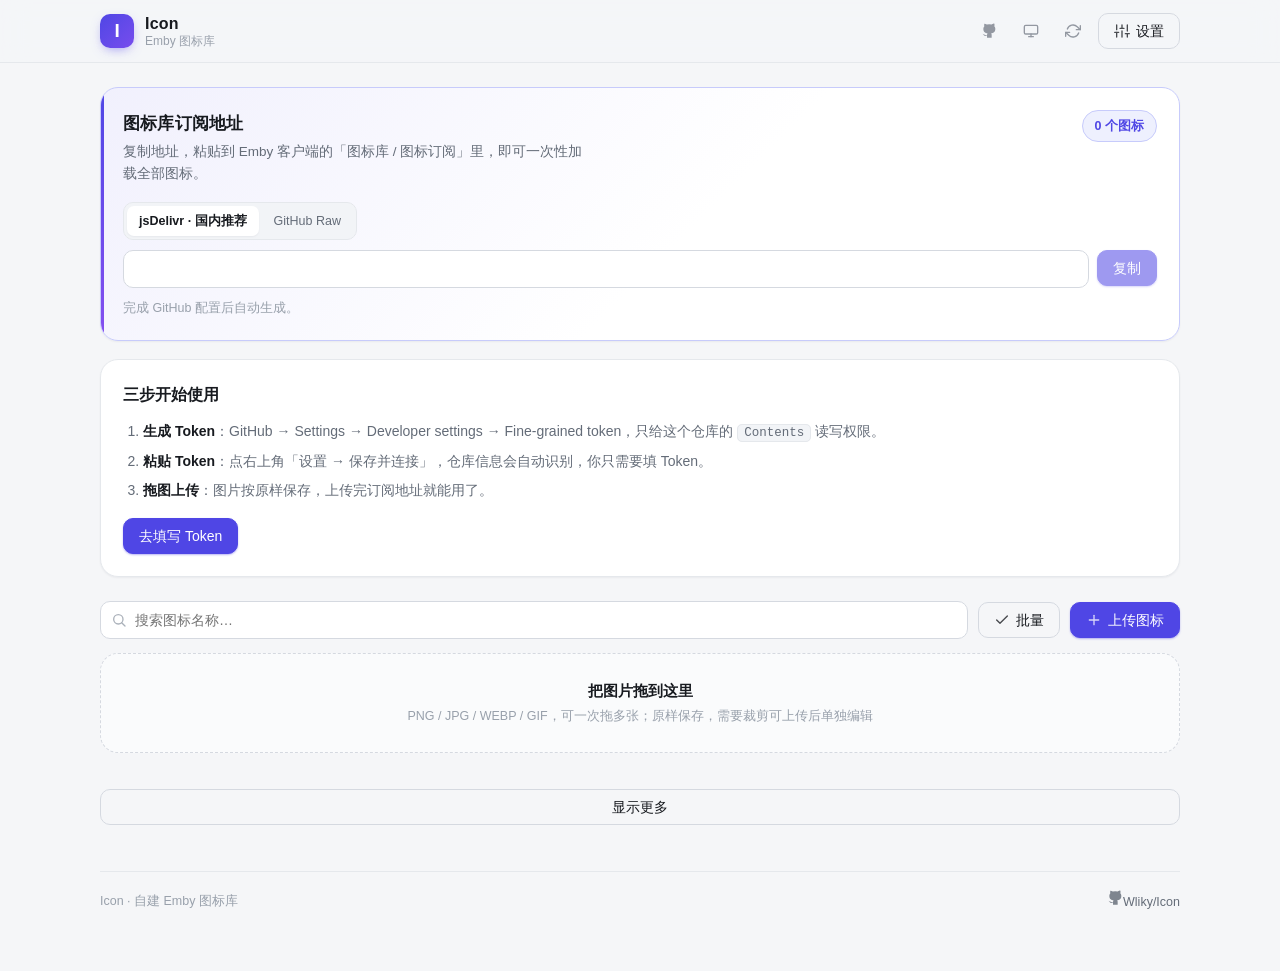
==== commit 1d71ee9e: "feat: 批量删除修复 + 进度条遮罩 + 图标透明度" ====
--- a/index.html
+++ b/index.html
@@ -1,400 +1,413 @@
-<!DOCTYPE html>
-<html lang="zh-CN">
-<head>
-<meta charset="UTF-8">
-<meta name="viewport" content="width=device-width, initial-scale=1, viewport-fit=cover">
-<title>Icon · Emby 图标库</title>
-<meta name="description" content="Icon —— 自建 Emby 图标库。上传图标，得到一个标准 JSON 订阅地址，主流 Emby 三方客户端都能直接加载。">
-<meta name="theme-color" content="#f5f6f8">
-<meta property="og:title" content="Icon · Emby 图标库">
-<meta property="og:description" content="自建 Emby 图标库，上传即用，输出标准 JSON 订阅地址。">
-<meta property="og:type" content="website">
-<link rel="icon" href="data:image/svg+xml,%3Csvg xmlns='http://www.w3.org/2000/svg' viewBox='0 0 64 64'%3E%3Crect width='64' height='64' rx='16' fill='%234f46e5'/%3E%3Ctext x='32' y='45' font-size='38' font-family='Helvetica,Arial,sans-serif' font-weight='700' fill='white' text-anchor='middle'%3EI%3C/text%3E%3C/svg%3E">
-<link rel="stylesheet" href="assets/style.css">
-</head>
-<body>
-
-<!-- ===== 图标 sprite ===== -->
-<svg xmlns="http://www.w3.org/2000/svg" style="display:none" aria-hidden="true">
-  <symbol id="i-refresh" viewBox="0 0 24 24">
-    <polyline points="23 4 23 10 17 10"/>
-    <polyline points="1 20 1 14 7 14"/>
-    <path d="M3.51 9a9 9 0 0 1 14.85-3.36L23 10M1 14l4.64 4.36A9 9 0 0 0 20.49 15"/>
-  </symbol>
-  <symbol id="i-sun" viewBox="0 0 24 24">
-    <circle cx="12" cy="12" r="4.2"/>
-    <line x1="12" y1="1.5" x2="12" y2="3.4"/><line x1="12" y1="20.6" x2="12" y2="22.5"/>
-    <line x1="4.2" y1="4.2" x2="5.6" y2="5.6"/><line x1="18.4" y1="18.4" x2="19.8" y2="19.8"/>
-    <line x1="1.5" y1="12" x2="3.4" y2="12"/><line x1="20.6" y1="12" x2="22.5" y2="12"/>
-    <line x1="4.2" y1="19.8" x2="5.6" y2="18.4"/><line x1="18.4" y1="5.6" x2="19.8" y2="4.2"/>
-  </symbol>
-  <symbol id="i-moon" viewBox="0 0 24 24">
-    <path d="M21 12.8A9 9 0 1 1 11.2 3 7 7 0 0 0 21 12.8z"/>
-  </symbol>
-  <symbol id="i-auto" viewBox="0 0 24 24">
-    <rect x="2" y="3.5" width="20" height="13" rx="2"/><line x1="8.5" y1="20.5" x2="15.5" y2="20.5"/><line x1="12" y1="16.5" x2="12" y2="20.5"/>
-  </symbol>
-  <symbol id="i-settings" viewBox="0 0 24 24">
-    <line x1="4" y1="21" x2="4" y2="14"/><line x1="4" y1="10" x2="4" y2="3"/>
-    <line x1="12" y1="21" x2="12" y2="12"/><line x1="12" y1="8" x2="12" y2="3"/>
-    <line x1="20" y1="21" x2="20" y2="16"/><line x1="20" y1="12" x2="20" y2="3"/>
-    <line x1="1" y1="14" x2="7" y2="14"/><line x1="9" y1="8" x2="15" y2="8"/><line x1="17" y1="16" x2="23" y2="16"/>
-  </symbol>
-  <symbol id="i-plus" viewBox="0 0 24 24"><line x1="12" y1="5" x2="12" y2="19"/><line x1="5" y1="12" x2="19" y2="12"/></symbol>
-  <symbol id="i-search" viewBox="0 0 24 24"><circle cx="11" cy="11" r="7"/><line x1="21" y1="21" x2="16" y2="16"/></symbol>
-  <symbol id="i-link" viewBox="0 0 24 24">
-    <path d="M10 13a5 5 0 0 0 7.5.5l3-3A5 5 0 0 0 13.5 3.4l-1.7 1.7"/>
-    <path d="M14 11a5 5 0 0 0-7.5-.5l-3 3A5 5 0 0 0 10.5 20.6l1.7-1.7"/>
-  </symbol>
-  <symbol id="i-crop" viewBox="0 0 24 24"><path d="M6.2 1.5L6 16a2 2 0 0 0 2 2h14.5"/><path d="M1.5 6.2L16 6a2 2 0 0 1 2 2v14.5"/></symbol>
-  <symbol id="i-trash" viewBox="0 0 24 24">
-    <polyline points="3 6 5 6 21 6"/>
-    <path d="M19 6v14a2 2 0 0 1-2 2H7a2 2 0 0 1-2-2V6m3 0V4a2 2 0 0 1 2-2h4a2 2 0 0 1 2 2v2"/>
-  </symbol>
-  <symbol id="i-download" viewBox="0 0 24 24">
-    <path d="M21 15v4a2 2 0 0 1-2 2H5a2 2 0 0 1-2-2v-4"/>
-    <polyline points="7 10 12 15 17 10"/><line x1="12" y1="15" x2="12" y2="3"/>
-  </symbol>
-  <symbol id="i-close" viewBox="0 0 24 24"><line x1="18" y1="6" x2="6" y2="18"/><line x1="6" y1="6" x2="18" y2="18"/></symbol>
-  <symbol id="i-check" viewBox="0 0 24 24"><polyline points="20 6 9 17 4 12"/></symbol>
-  <symbol id="i-image" viewBox="0 0 24 24"><rect x="3" y="3" width="18" height="18" rx="2.5"/><circle cx="8.5" cy="8.5" r="1.5"/><polyline points="21 15 16 10 5 21"/></symbol>
-  <symbol id="i-github" viewBox="0 0 24 24">
-    <path d="M9 19c-5 1.5-5-2.5-7-3m14 6v-3.9a3.4 3.4 0 0 0-.9-2.6c3.1-.4 6.4-1.5 6.4-7a5.4 5.4 0 0 0-1.5-3.8 5.1 5.1 0 0 0-.1-3.8s-1.2-.4-4 1.5a13.4 13.4 0 0 0-7 0C6.3.6 5.1 1 5.1 1a5.1 5.1 0 0 0-.1 3.8A5.4 5.4 0 0 0 3.5 8.6c0 5.4 3.3 6.6 6.4 7a3.4 3.4 0 0 0-.9 2.6V22"/>
-  </symbol>
-  <symbol id="i-rotate" viewBox="0 0 24 24"><path d="M3 12a9 9 0 1 0 3-6.7L3 8"/><polyline points="3 3 3 8 8 8"/></symbol>
-</svg>
-
-<!-- 页面背景层（可在设置里填图片 URL） -->
-<div class="bg-layer" id="bgLayer" aria-hidden="true"><div class="bg-dim" id="bgDim"></div></div>
-
-<header class="topbar">
-  <div class="wrap topbar-inner">
-    <div class="brand">
-      <span class="mark">I</span>
-      <span class="brand-text">
-        <strong>Icon</strong>
-        <small>Emby 图标库</small>
-      </span>
-    </div>
-    <div class="topbar-actions">
-      <a id="ghBtn" class="icon-btn" href="https://github.com/Wliky/Icon" target="_blank" rel="noopener" title="打开 GitHub 仓库" aria-label="GitHub 仓库">
-        <svg class="ico fill"><use href="#i-github"/></svg>
-      </a>
-
-      <div class="menu-wrap">
-        <button id="themeBtn" class="icon-btn" title="主题模式" aria-label="主题模式" aria-haspopup="true" aria-expanded="false">
-          <svg class="ico"><use href="#i-auto"/></svg>
-        </button>
-        <div class="menu" id="themeMenu" hidden role="menu">
-          <button type="button" role="menuitem" data-theme="system"><svg class="ico"><use href="#i-auto"/></svg><span>跟随系统</span><svg class="ico tick"><use href="#i-check"/></svg></button>
-          <button type="button" role="menuitem" data-theme="light"><svg class="ico"><use href="#i-sun"/></svg><span>浅色</span><svg class="ico tick"><use href="#i-check"/></svg></button>
-          <button type="button" role="menuitem" data-theme="dark"><svg class="ico"><use href="#i-moon"/></svg><span>深色</span><svg class="ico tick"><use href="#i-check"/></svg></button>
-        </div>
-      </div>
-
-      <button id="refreshBtn" class="icon-btn" title="刷新图标库" aria-label="刷新">
-        <svg class="ico" id="refreshIco"><use href="#i-refresh"/></svg>
-      </button>
-      <button id="settingsBtn" class="btn ghost">
-        <svg class="ico"><use href="#i-settings"/></svg>设置
-      </button>
-    </div>
-  </div>
-</header>
-
-<main class="wrap">
-
-  <!-- 订阅地址 -->
-  <section class="card sub-card">
-    <div class="sub-head">
-      <div>
-        <h2>图标库订阅地址</h2>
-        <p>复制地址，粘贴到 Emby 客户端的「图标库 / 图标订阅」里，即可一次性加载全部图标。</p>
-      </div>
-      <span class="pill" id="subCount">0 个图标</span>
-    </div>
-
-    <div class="seg" id="cdnSeg">
-      <button type="button" class="seg-btn on" data-cdn="jsdelivr">jsDelivr · 国内推荐</button>
-      <button type="button" class="seg-btn" data-cdn="raw">GitHub Raw</button>
-    </div>
-
-    <div class="copy-row">
-      <input id="subUrl" readonly value="" spellcheck="false" aria-label="图标库订阅地址">
-      <button type="button" class="btn primary" id="copySubBtn">复制</button>
-    </div>
-
-    <p class="sub-note" id="subNote">完成 GitHub 配置后自动生成。</p>
-  </section>
-
-  <!-- 首次引导 -->
-  <section class="card guide" id="guide" hidden>
-    <h2>三步开始使用</h2>
-    <ol class="steps">
-      <li><b>生成 Token</b>：GitHub → Settings → Developer settings → Fine-grained token，只给这个仓库的 <code>Contents</code> 读写权限。</li>
-      <li><b>粘贴 Token</b>：点右上角「设置 → 保存并连接」，仓库信息会自动识别，你只需要填 Token。</li>
-      <li><b>拖图上传</b>：图片按原样保存，上传完订阅地址就能用了。</li>
-    </ol>
-    <button type="button" class="btn primary" id="guideSetupBtn">去填写 Token</button>
-  </section>
-
-  <!-- 工具条 -->
-  <section class="toolbar">
-    <div class="search">
-      <svg class="ico"><use href="#i-search"/></svg>
-      <input id="searchInput" type="search" placeholder="搜索图标名称…" aria-label="搜索图标">
-    </div>
-    <button type="button" class="btn ghost" id="selectBtn" title="批量选择">
-      <svg class="ico"><use href="#i-check"/></svg>批量
-    </button>
-    <label class="btn primary" for="fileInput">
-      <svg class="ico"><use href="#i-plus"/></svg>上传图标
-    </label>
-    <input id="fileInput" type="file" accept="image/*" multiple hidden>
-  </section>
-
-  <!-- 批量操作条 -->
-  <section class="bulkbar" id="bulkBar" hidden>
-    <span id="bulkCount">已选 0 个</span>
-    <button type="button" class="btn ghost" id="bulkAll">全选</button>
-    <button type="button" class="btn ghost" id="bulkNone">清空</button>
-    <span class="spacer"></span>
-    <button type="button" class="btn primary" id="bulkDownload">
-      <svg class="ico"><use href="#i-download"/></svg>打包下载 ZIP
-    </button>
-  </section>
-
-  <!-- 拖拽区 -->
-  <div id="dropzone" class="dropzone">
-    <div class="dropzone-inner">
-      <strong>把图片拖到这里</strong>
-      <span>PNG / JPG / WEBP / GIF，可一次拖多张；原样保存，需要裁剪可上传后单独编辑</span>
-    </div>
-  </div>
-
-  <!-- 图标网格 -->
-  <section id="iconGrid" class="grid" aria-live="polite"></section>
-
-  <p id="empty" class="state" hidden>图标库还是空的。拖图片到上面，或点「上传图标」添加第一个。</p>
-  <p id="noResult" class="state" hidden>没有匹配「<b id="noResultKey"></b>」的图标。</p>
-  <button id="loadMore" class="btn ghost block" hidden>显示更多</button>
-
-  <footer class="site-foot">
-    <span>Icon · 自建 Emby 图标库</span>
-    <a id="repoLink" href="https://github.com/Wliky/Icon" target="_blank" rel="noopener">
-      <svg class="ico fill"><use href="#i-github"/></svg><span id="repoLabel">Wliky/Icon</span>
-    </a>
-  </footer>
-</main>
-
-<!-- ============ 设置 ============ -->
-<div class="modal" id="settingsModal" hidden>
-  <div class="modal-card">
-    <header class="modal-head">
-      <h3>设置</h3>
-      <button type="button" class="icon-btn" data-close aria-label="关闭"><svg class="ico"><use href="#i-close"/></svg></button>
-    </header>
-    <div class="modal-body">
-      <div class="infer" id="inferBox">
-        <div class="infer-row"><span>仓库</span><b id="inferRepo">—</b></div>
-        <div class="infer-row"><span>分支</span><b id="inferBranch">—</b></div>
-        <div class="infer-row"><span>图标目录</span><b id="inferDir">icons/</b></div>
-        <p class="hint" id="inferHint">以上信息从当前网址自动识别，一般不需要改。</p>
-      </div>
-
-      <label class="field">
-        <span>GitHub Token</span>
-        <span class="pwd-row">
-          <input id="cfgToken" type="password" placeholder="github_pat_… 或 ghp_…" autocomplete="off" spellcheck="false">
-          <button type="button" class="mini" data-toggle-pwd="cfgToken">显示</button>
-        </span>
-      </label>
-
-      <details class="adv" id="advBox">
-        <summary>高级：手动指定仓库</summary>
-        <label class="field"><span>用户名</span><input id="cfgOwner" autocomplete="off" spellcheck="false"></label>
-        <label class="field"><span>仓库</span><input id="cfgRepo" autocomplete="off" spellcheck="false"></label>
-        <label class="field"><span>分支</span><input id="cfgBranch" autocomplete="off" spellcheck="false"></label>
-        <label class="field"><span>图标目录</span><input id="cfgDir" autocomplete="off" spellcheck="false"></label>
-      </details>
-
-      <p class="hint">Token 只存在这台设备的浏览器里，不会写进仓库，也不会发给任何第三方服务器。</p>
-
-      <hr class="sep">
-
-      <h4 class="sec-title"><svg class="ico"><use href="#i-image"/></svg>页面背景</h4>
-      <label class="field">
-        <span>背景图片 URL</span>
-        <input id="cfgBgUrl" placeholder="https://…/wallpaper.jpg" autocomplete="off" spellcheck="false">
-      </label>
-      <label class="field">
-        <span>背景遮罩 <b id="cfgBgDimVal">60%</b></span>
-        <input id="cfgBgDim" type="range" min="0" max="90" step="5" value="60">
-      </label>
-      <div class="row-end">
-        <button type="button" class="btn ghost" id="bgClearBtn">清除背景</button>
-        <button type="button" class="btn ghost" id="bgApplyBtn">预览背景</button>
-      </div>
-      <p class="hint">背景图只存在本机浏览器，不影响仓库与订阅地址。留空为纯色背景。</p>
-    </div>
-    <footer class="modal-foot">
-      <button type="button" class="btn danger-text" id="clearSettingsBtn">清除本机配置</button>
-      <span class="spacer"></span>
-      <button type="button" class="btn ghost" data-close>取消</button>
-      <button type="button" class="btn primary" id="saveSettingsBtn">保存并连接</button>
-    </footer>
-  </div>
-</div>
-
-<!-- ============ 裁剪编辑器 ============ -->
-<div class="modal" id="editorModal" hidden>
-  <div class="modal-card">
-    <header class="modal-head">
-      <h3>裁剪图标</h3>
-      <button type="button" class="icon-btn" data-close aria-label="关闭"><svg class="ico"><use href="#i-close"/></svg></button>
-    </header>
-    <div class="modal-body">
-      <div class="crop-wrap">
-        <div id="cropStage" class="crop-stage"><img id="cropImg" alt="裁剪预览"></div>
-      </div>
-      <label class="field slider">
-        <span>缩放 <b id="cropZoomVal">100%</b></span>
-        <input id="cropZoom" type="range" min="100" max="400" step="1" value="100">
-      </label>
-      <div class="crop-grid">
-        <div>
-          <span class="lbl">输出尺寸</span>
-          <div class="seg" id="sizeSeg">
-            <button type="button" class="seg-btn on" data-size="108">108</button>
-            <button type="button" class="seg-btn" data-size="256">256</button>
-            <button type="button" class="seg-btn" data-size="512">512</button>
-          </div>
-        </div>
-        <div>
-          <span class="lbl">形状</span>
-          <div class="seg" id="shapeSeg">
-            <button type="button" class="seg-btn on" data-shape="square">方形</button>
-            <button type="button" class="seg-btn" data-shape="circle">圆形</button>
-          </div>
-        </div>
-      </div>
-      <p class="hint">拖动图片调整位置，滚轮缩放。默认输出 <b>108 × 108</b>，保存后会覆盖原图。</p>
-    </div>
-    <footer class="modal-foot">
-      <button type="button" class="btn ghost" id="cropReset"><svg class="ico"><use href="#i-rotate"/></svg>重置</button>
-      <span class="spacer"></span>
-      <button type="button" class="btn ghost" data-close>取消</button>
-      <button type="button" class="btn primary" id="cropSave">保存</button>
-    </footer>
-  </div>
-</div>
-
-<!-- ============ 设置访问密码 ============ -->
-<div class="modal" id="lockSetupModal" hidden>
-  <div class="modal-card narrow">
-    <header class="modal-head">
-      <h3>设置访问密码</h3>
-      <button type="button" class="icon-btn" data-close aria-label="关闭"><svg class="ico"><use href="#i-close"/></svg></button>
-    </header>
-    <div class="modal-body">
-      <p class="hint">给「设置」加一道锁。密码只以哈希形式存在本机，无法被还原。</p>
-      <label class="field"><span>新密码</span>
-        <span class="pwd-row"><input id="newPwd" type="password" autocomplete="new-password"><button type="button" class="mini" data-toggle-pwd="newPwd">显示</button></span>
-      </label>
-      <label class="field"><span>确认密码</span>
-        <span class="pwd-row"><input id="confirmPwd" type="password" autocomplete="new-password"><button type="button" class="mini" data-toggle-pwd="confirmPwd">显示</button></span>
-      </label>
-    </div>
-    <footer class="modal-foot">
-      <span class="spacer"></span>
-      <button type="button" class="btn ghost" data-close>取消</button>
-      <button type="button" class="btn primary" id="pwdSetupOk">设置并继续</button>
-    </footer>
-  </div>
-</div>
-
-<div class="modal" id="lockVerifyModal" hidden>
-  <div class="modal-card narrow">
-    <header class="modal-head">
-      <h3>需要密码</h3>
-      <button type="button" class="icon-btn" data-close aria-label="关闭"><svg class="ico"><use href="#i-close"/></svg></button>
-    </header>
-    <div class="modal-body">
-      <p class="hint">验证后即可查看和修改已保存的设置。</p>
-      <label class="field"><span>访问密码</span>
-        <span class="pwd-row"><input id="authPwd" type="password" autocomplete="current-password"><button type="button" class="mini" data-toggle-pwd="authPwd">显示</button></span>
-      </label>
-      <p class="err" id="authErr" hidden>密码不正确</p>
-    </div>
-    <footer class="modal-foot">
-      <button type="button" class="btn danger-text" id="forgetPwdBtn">忘记密码？重置本机数据</button>
-      <span class="spacer"></span>
-      <button type="button" class="btn ghost" data-close>取消</button>
-      <button type="button" class="btn primary" id="authOk">解锁</button>
-    </footer>
-  </div>
-</div>
-
-<!-- ============ 重命名 ============ -->
-<div class="modal" id="renameModal" hidden>
-  <div class="modal-card narrow">
-    <header class="modal-head">
-      <h3>重命名图标</h3>
-      <button type="button" class="icon-btn" data-close aria-label="关闭"><svg class="ico"><use href="#i-close"/></svg></button>
-    </header>
-    <div class="modal-body">
-      <label class="field"><span>图标名称</span><input id="renameInput" maxlength="60" autocomplete="off"></label>
-      <p class="hint">只改显示名称，文件名和图片地址保持不变。</p>
-    </div>
-    <footer class="modal-foot">
-      <span class="spacer"></span>
-      <button type="button" class="btn ghost" data-close>取消</button>
-      <button type="button" class="btn primary" id="renameOk">保存</button>
-    </footer>
-  </div>
-</div>
-
-<!-- ============ 通用确认 ============ -->
-<div class="modal" id="confirmModal" hidden>
-  <div class="modal-card narrow">
-    <header class="modal-head">
-      <h3 id="confirmTitle">确认</h3>
-      <button type="button" class="icon-btn" data-close aria-label="关闭"><svg class="ico"><use href="#i-close"/></svg></button>
-    </header>
-    <div class="modal-body"><p id="confirmText" class="confirm-text"></p></div>
-    <footer class="modal-foot">
-      <span class="spacer"></span>
-      <button type="button" class="btn ghost" data-close>取消</button>
-      <button type="button" class="btn danger" id="confirmOk">删除</button>
-    </footer>
-  </div>
-</div>
-
-<!-- ============ 预览 ============ -->
-<div class="modal" id="previewModal" hidden>
-  <div class="modal-card narrow">
-    <header class="modal-head">
-      <h3 id="previewName">预览</h3>
-      <button type="button" class="icon-btn" data-close aria-label="关闭"><svg class="ico"><use href="#i-close"/></svg></button>
-    </header>
-    <div class="modal-body center">
-      <img id="previewImg" alt="图标预览">
-      <p class="hint mono" id="previewFile"></p>
-    </div>
-    <footer class="modal-foot">
-      <span class="spacer"></span>
-      <button type="button" class="btn ghost" id="previewCopy"><svg class="ico"><use href="#i-link"/></svg>复制地址</button>
-      <button type="button" class="btn primary" data-close>关闭</button>
-    </footer>
-  </div>
-</div>
-
-<div class="toast" id="toast" role="status" aria-live="polite"></div>
-
-<div class="loading" id="loading">
-  <div class="loading-card"><span class="spinner"></span><span id="loadingText">处理中…</span></div>
-</div>
-
-<script src="assets/app.js"></script>
-</body>
-</html>
+<!DOCTYPE html>
+<html lang="zh-CN">
+<head>
+<meta charset="UTF-8">
+<meta name="viewport" content="width=device-width, initial-scale=1, viewport-fit=cover">
+<title>Icon · Emby 图标库</title>
+<meta name="description" content="Icon —— 自建 Emby 图标库。上传图标，得到一个标准 JSON 订阅地址，主流 Emby 三方客户端都能直接加载。">
+<meta name="theme-color" content="#f5f6f8">
+<meta property="og:title" content="Icon · Emby 图标库">
+<meta property="og:description" content="自建 Emby 图标库，上传即用，输出标准 JSON 订阅地址。">
+<meta property="og:type" content="website">
+<link rel="icon" href="data:image/svg+xml,%3Csvg xmlns='http://www.w3.org/2000/svg' viewBox='0 0 64 64'%3E%3Crect width='64' height='64' rx='16' fill='%234f46e5'/%3E%3Ctext x='32' y='45' font-size='38' font-family='Helvetica,Arial,sans-serif' font-weight='700' fill='white' text-anchor='middle'%3EI%3C/text%3E%3C/svg%3E">
+<!-- 资源带版本号：改了 css/js 记得 +1，避免用户浏览器拿到新版 HTML 配旧版脚本 -->
+<link rel="stylesheet" href="assets/style.css?v=4">
+</head>
+<body>
+
+<!-- ===== 图标 sprite ===== -->
+<svg xmlns="http://www.w3.org/2000/svg" style="display:none" aria-hidden="true">
+  <symbol id="i-refresh" viewBox="0 0 24 24">
+    <polyline points="23 4 23 10 17 10"/>
+    <polyline points="1 20 1 14 7 14"/>
+    <path d="M3.51 9a9 9 0 0 1 14.85-3.36L23 10M1 14l4.64 4.36A9 9 0 0 0 20.49 15"/>
+  </symbol>
+  <symbol id="i-sun" viewBox="0 0 24 24">
+    <circle cx="12" cy="12" r="4.2"/>
+    <line x1="12" y1="1.5" x2="12" y2="3.4"/><line x1="12" y1="20.6" x2="12" y2="22.5"/>
+    <line x1="4.2" y1="4.2" x2="5.6" y2="5.6"/><line x1="18.4" y1="18.4" x2="19.8" y2="19.8"/>
+    <line x1="1.5" y1="12" x2="3.4" y2="12"/><line x1="20.6" y1="12" x2="22.5" y2="12"/>
+    <line x1="4.2" y1="19.8" x2="5.6" y2="18.4"/><line x1="18.4" y1="5.6" x2="19.8" y2="4.2"/>
+  </symbol>
+  <symbol id="i-moon" viewBox="0 0 24 24">
+    <path d="M21 12.8A9 9 0 1 1 11.2 3 7 7 0 0 0 21 12.8z"/>
+  </symbol>
+  <symbol id="i-auto" viewBox="0 0 24 24">
+    <rect x="2" y="3.5" width="20" height="13" rx="2"/><line x1="8.5" y1="20.5" x2="15.5" y2="20.5"/><line x1="12" y1="16.5" x2="12" y2="20.5"/>
+  </symbol>
+  <symbol id="i-settings" viewBox="0 0 24 24">
+    <line x1="4" y1="21" x2="4" y2="14"/><line x1="4" y1="10" x2="4" y2="3"/>
+    <line x1="12" y1="21" x2="12" y2="12"/><line x1="12" y1="8" x2="12" y2="3"/>
+    <line x1="20" y1="21" x2="20" y2="16"/><line x1="20" y1="12" x2="20" y2="3"/>
+    <line x1="1" y1="14" x2="7" y2="14"/><line x1="9" y1="8" x2="15" y2="8"/><line x1="17" y1="16" x2="23" y2="16"/>
+  </symbol>
+  <symbol id="i-plus" viewBox="0 0 24 24"><line x1="12" y1="5" x2="12" y2="19"/><line x1="5" y1="12" x2="19" y2="12"/></symbol>
+  <symbol id="i-search" viewBox="0 0 24 24"><circle cx="11" cy="11" r="7"/><line x1="21" y1="21" x2="16" y2="16"/></symbol>
+  <symbol id="i-link" viewBox="0 0 24 24">
+    <path d="M10 13a5 5 0 0 0 7.5.5l3-3A5 5 0 0 0 13.5 3.4l-1.7 1.7"/>
+    <path d="M14 11a5 5 0 0 0-7.5-.5l-3 3A5 5 0 0 0 10.5 20.6l1.7-1.7"/>
+  </symbol>
+  <symbol id="i-crop" viewBox="0 0 24 24"><path d="M6.2 1.5L6 16a2 2 0 0 0 2 2h14.5"/><path d="M1.5 6.2L16 6a2 2 0 0 1 2 2v14.5"/></symbol>
+  <symbol id="i-trash" viewBox="0 0 24 24">
+    <polyline points="3 6 5 6 21 6"/>
+    <path d="M19 6v14a2 2 0 0 1-2 2H7a2 2 0 0 1-2-2V6m3 0V4a2 2 0 0 1 2-2h4a2 2 0 0 1 2 2v2"/>
+  </symbol>
+  <symbol id="i-download" viewBox="0 0 24 24">
+    <path d="M21 15v4a2 2 0 0 1-2 2H5a2 2 0 0 1-2-2v-4"/>
+    <polyline points="7 10 12 15 17 10"/><line x1="12" y1="15" x2="12" y2="3"/>
+  </symbol>
+  <symbol id="i-close" viewBox="0 0 24 24"><line x1="18" y1="6" x2="6" y2="18"/><line x1="6" y1="6" x2="18" y2="18"/></symbol>
+  <symbol id="i-check" viewBox="0 0 24 24"><polyline points="20 6 9 17 4 12"/></symbol>
+  <symbol id="i-image" viewBox="0 0 24 24"><rect x="3" y="3" width="18" height="18" rx="2.5"/><circle cx="8.5" cy="8.5" r="1.5"/><polyline points="21 15 16 10 5 21"/></symbol>
+  <symbol id="i-github" viewBox="0 0 24 24">
+    <path d="M9 19c-5 1.5-5-2.5-7-3m14 6v-3.9a3.4 3.4 0 0 0-.9-2.6c3.1-.4 6.4-1.5 6.4-7a5.4 5.4 0 0 0-1.5-3.8 5.1 5.1 0 0 0-.1-3.8s-1.2-.4-4 1.5a13.4 13.4 0 0 0-7 0C6.3.6 5.1 1 5.1 1a5.1 5.1 0 0 0-.1 3.8A5.4 5.4 0 0 0 3.5 8.6c0 5.4 3.3 6.6 6.4 7a3.4 3.4 0 0 0-.9 2.6V22"/>
+  </symbol>
+  <symbol id="i-rotate" viewBox="0 0 24 24"><path d="M3 12a9 9 0 1 0 3-6.7L3 8"/><polyline points="3 3 3 8 8 8"/></symbol>
+</svg>
+
+<!-- 页面背景层（可在设置里填图片 URL） -->
+<div class="bg-layer" id="bgLayer" aria-hidden="true"><div class="bg-dim" id="bgDim"></div></div>
+
+<header class="topbar">
+  <div class="wrap topbar-inner">
+    <div class="brand">
+      <span class="mark">I</span>
+      <span class="brand-text">
+        <strong>Icon</strong>
+        <small>Emby 图标库</small>
+      </span>
+    </div>
+    <div class="topbar-actions">
+      <a id="ghBtn" class="icon-btn" href="https://github.com/Wliky/Icon" target="_blank" rel="noopener" title="打开 GitHub 仓库" aria-label="GitHub 仓库">
+        <svg class="ico fill"><use href="#i-github"/></svg>
+      </a>
+
+      <div class="menu-wrap">
+        <button id="themeBtn" class="icon-btn" title="主题模式" aria-label="主题模式" aria-haspopup="true" aria-expanded="false">
+          <svg class="ico"><use href="#i-auto"/></svg>
+        </button>
+        <div class="menu" id="themeMenu" hidden role="menu">
+          <button type="button" role="menuitem" data-theme="system"><svg class="ico"><use href="#i-auto"/></svg><span>跟随系统</span><svg class="ico tick"><use href="#i-check"/></svg></button>
+          <button type="button" role="menuitem" data-theme="light"><svg class="ico"><use href="#i-sun"/></svg><span>浅色</span><svg class="ico tick"><use href="#i-check"/></svg></button>
+          <button type="button" role="menuitem" data-theme="dark"><svg class="ico"><use href="#i-moon"/></svg><span>深色</span><svg class="ico tick"><use href="#i-check"/></svg></button>
+        </div>
+      </div>
+
+      <button id="refreshBtn" class="icon-btn" title="刷新图标库" aria-label="刷新">
+        <svg class="ico" id="refreshIco"><use href="#i-refresh"/></svg>
+      </button>
+      <button id="settingsBtn" class="btn ghost">
+        <svg class="ico"><use href="#i-settings"/></svg>设置
+      </button>
+    </div>
+  </div>
+</header>
+
+<main class="wrap">
+
+  <!-- 订阅地址 -->
+  <section class="card sub-card">
+    <div class="sub-head">
+      <div>
+        <h2>图标库订阅地址</h2>
+        <p>复制地址，粘贴到 Emby 客户端的「图标库 / 图标订阅」里，即可一次性加载全部图标。</p>
+      </div>
+      <span class="pill" id="subCount">0 个图标</span>
+    </div>
+
+    <div class="seg" id="cdnSeg">
+      <button type="button" class="seg-btn on" data-cdn="jsdelivr">jsDelivr · 国内推荐</button>
+      <button type="button" class="seg-btn" data-cdn="raw">GitHub Raw</button>
+    </div>
+
+    <div class="copy-row">
+      <input id="subUrl" readonly value="" spellcheck="false" aria-label="图标库订阅地址">
+      <button type="button" class="btn primary" id="copySubBtn">复制</button>
+    </div>
+
+    <p class="sub-note" id="subNote">完成 GitHub 配置后自动生成。</p>
+  </section>
+
+  <!-- 首次引导 -->
+  <section class="card guide" id="guide" hidden>
+    <h2>三步开始使用</h2>
+    <ol class="steps">
+      <li><b>生成 Token</b>：GitHub → Settings → Developer settings → Fine-grained token，只给这个仓库的 <code>Contents</code> 读写权限。</li>
+      <li><b>粘贴 Token</b>：点右上角「设置 → 保存并连接」，仓库信息会自动识别，你只需要填 Token。</li>
+      <li><b>拖图上传</b>：图片按原样保存，上传完订阅地址就能用了。</li>
+    </ol>
+    <button type="button" class="btn primary" id="guideSetupBtn">去填写 Token</button>
+  </section>
+
+  <!-- 工具条 -->
+  <section class="toolbar">
+    <div class="search">
+      <svg class="ico"><use href="#i-search"/></svg>
+      <input id="searchInput" type="search" placeholder="搜索图标名称…" aria-label="搜索图标">
+    </div>
+    <button type="button" class="btn ghost" id="selectBtn" title="批量选择">
+      <svg class="ico"><use href="#i-check"/></svg>批量
+    </button>
+    <label class="btn primary" for="fileInput">
+      <svg class="ico"><use href="#i-plus"/></svg>上传图标
+    </label>
+    <input id="fileInput" type="file" accept="image/*" multiple hidden>
+  </section>
+
+  <!-- 批量操作条 -->
+  <section class="bulkbar" id="bulkBar" hidden>
+    <span id="bulkCount">已选 0 个</span>
+    <button type="button" class="btn ghost" id="bulkAll">全选</button>
+    <button type="button" class="btn ghost" id="bulkNone">清空</button>
+    <span class="spacer"></span>
+    <button type="button" class="btn danger" id="bulkDelete" disabled>
+      <svg class="ico"><use href="#i-trash"/></svg>删除
+    </button>
+    <button type="button" class="btn primary" id="bulkDownload" disabled>
+      <svg class="ico"><use href="#i-download"/></svg>打包下载 ZIP
+    </button>
+  </section>
+
+  <!-- 拖拽区 -->
+  <div id="dropzone" class="dropzone">
+    <div class="dropzone-inner">
+      <strong>把图片拖到这里</strong>
+      <span>PNG / JPG / WEBP / GIF，可一次拖多张；原样保存，需要裁剪可上传后单独编辑</span>
+    </div>
+  </div>
+
+  <!-- 图标网格 -->
+  <section id="iconGrid" class="grid" aria-live="polite"></section>
+
+  <p id="empty" class="state" hidden>图标库还是空的。拖图片到上面，或点「上传图标」添加第一个。</p>
+  <p id="noResult" class="state" hidden>没有匹配「<b id="noResultKey"></b>」的图标。</p>
+  <button id="loadMore" class="btn ghost block" hidden>显示更多</button>
+
+  <footer class="site-foot">
+    <span>Icon · 自建 Emby 图标库</span>
+    <a id="repoLink" href="https://github.com/Wliky/Icon" target="_blank" rel="noopener">
+      <svg class="ico fill"><use href="#i-github"/></svg><span id="repoLabel">Wliky/Icon</span>
+    </a>
+  </footer>
+</main>
+
+<!-- ============ 设置 ============ -->
+<div class="modal" id="settingsModal" hidden>
+  <div class="modal-card">
+    <header class="modal-head">
+      <h3>设置</h3>
+      <button type="button" class="icon-btn" data-close aria-label="关闭"><svg class="ico"><use href="#i-close"/></svg></button>
+    </header>
+    <div class="modal-body">
+      <div class="infer" id="inferBox">
+        <div class="infer-row"><span>仓库</span><b id="inferRepo">—</b></div>
+        <div class="infer-row"><span>分支</span><b id="inferBranch">—</b></div>
+        <div class="infer-row"><span>图标目录</span><b id="inferDir">icons/</b></div>
+        <p class="hint" id="inferHint">以上信息从当前网址自动识别，一般不需要改。</p>
+      </div>
+
+      <label class="field">
+        <span>GitHub Token</span>
+        <span class="pwd-row">
+          <input id="cfgToken" type="password" placeholder="github_pat_… 或 ghp_…" autocomplete="off" spellcheck="false">
+          <button type="button" class="mini" data-toggle-pwd="cfgToken">显示</button>
+        </span>
+      </label>
+
+      <details class="adv" id="advBox">
+        <summary>高级：手动指定仓库</summary>
+        <label class="field"><span>用户名</span><input id="cfgOwner" autocomplete="off" spellcheck="false"></label>
+        <label class="field"><span>仓库</span><input id="cfgRepo" autocomplete="off" spellcheck="false"></label>
+        <label class="field"><span>分支</span><input id="cfgBranch" autocomplete="off" spellcheck="false"></label>
+        <label class="field"><span>图标目录</span><input id="cfgDir" autocomplete="off" spellcheck="false"></label>
+      </details>
+
+      <p class="hint">Token 只存在这台设备的浏览器里，不会写进仓库，也不会发给任何第三方服务器。</p>
+
+      <hr class="sep">
+
+      <h4 class="sec-title"><svg class="ico"><use href="#i-image"/></svg>页面背景</h4>
+      <label class="field">
+        <span>背景图片 URL</span>
+        <input id="cfgBgUrl" placeholder="https://…/wallpaper.jpg" autocomplete="off" spellcheck="false">
+      </label>
+      <label class="field">
+        <span>背景遮罩 <b id="cfgBgDimVal">60%</b></span>
+        <input id="cfgBgDim" type="range" min="0" max="90" step="5" value="60">
+      </label>
+      <div class="row-end">
+        <button type="button" class="btn ghost" id="bgClearBtn">清除背景</button>
+        <button type="button" class="btn ghost" id="bgApplyBtn">预览背景</button>
+      </div>
+      <p class="hint">背景图只存在本机浏览器，不影响仓库与订阅地址。留空为纯色背景。</p>
+    </div>
+    <footer class="modal-foot">
+      <button type="button" class="btn danger-text" id="clearSettingsBtn">清除本机配置</button>
+      <span class="spacer"></span>
+      <button type="button" class="btn ghost" data-close>取消</button>
+      <button type="button" class="btn primary" id="saveSettingsBtn">保存并连接</button>
+    </footer>
+  </div>
+</div>
+
+<!-- ============ 裁剪编辑器 ============ -->
+<div class="modal" id="editorModal" hidden>
+  <div class="modal-card">
+    <header class="modal-head">
+      <h3>裁剪图标</h3>
+      <button type="button" class="icon-btn" data-close aria-label="关闭"><svg class="ico"><use href="#i-close"/></svg></button>
+    </header>
+    <div class="modal-body">
+      <div class="crop-wrap">
+        <div id="cropStage" class="crop-stage"><img id="cropImg" alt="裁剪预览"></div>
+      </div>
+      <label class="field slider">
+        <span>缩放 <b id="cropZoomVal">100%</b></span>
+        <input id="cropZoom" type="range" min="100" max="400" step="1" value="100">
+      </label>
+      <div class="crop-grid">
+        <div>
+          <span class="lbl">输出尺寸</span>
+          <div class="seg" id="sizeSeg">
+            <button type="button" class="seg-btn on" data-size="108">108</button>
+            <button type="button" class="seg-btn" data-size="256">256</button>
+            <button type="button" class="seg-btn" data-size="512">512</button>
+          </div>
+        </div>
+        <div>
+          <span class="lbl">形状</span>
+          <div class="seg" id="shapeSeg">
+            <button type="button" class="seg-btn on" data-shape="square">方形</button>
+            <button type="button" class="seg-btn" data-shape="circle">圆形</button>
+          </div>
+        </div>
+      </div>
+      <p class="hint">拖动图片调整位置，滚轮缩放。默认输出 <b>108 × 108</b>，保存后会覆盖原图。</p>
+    </div>
+    <footer class="modal-foot">
+      <button type="button" class="btn ghost" id="cropReset"><svg class="ico"><use href="#i-rotate"/></svg>重置</button>
+      <span class="spacer"></span>
+      <button type="button" class="btn ghost" data-close>取消</button>
+      <button type="button" class="btn primary" id="cropSave">保存</button>
+    </footer>
+  </div>
+</div>
+
+<!-- ============ 设置访问密码 ============ -->
+<div class="modal" id="lockSetupModal" hidden>
+  <div class="modal-card narrow">
+    <header class="modal-head">
+      <h3>设置访问密码</h3>
+      <button type="button" class="icon-btn" data-close aria-label="关闭"><svg class="ico"><use href="#i-close"/></svg></button>
+    </header>
+    <div class="modal-body">
+      <p class="hint">给「设置」加一道锁。密码只以哈希形式存在本机，无法被还原。</p>
+      <label class="field"><span>新密码</span>
+        <span class="pwd-row"><input id="newPwd" type="password" autocomplete="new-password"><button type="button" class="mini" data-toggle-pwd="newPwd">显示</button></span>
+      </label>
+      <label class="field"><span>确认密码</span>
+        <span class="pwd-row"><input id="confirmPwd" type="password" autocomplete="new-password"><button type="button" class="mini" data-toggle-pwd="confirmPwd">显示</button></span>
+      </label>
+    </div>
+    <footer class="modal-foot">
+      <span class="spacer"></span>
+      <button type="button" class="btn ghost" data-close>取消</button>
+      <button type="button" class="btn primary" id="pwdSetupOk">设置并继续</button>
+    </footer>
+  </div>
+</div>
+
+<div class="modal" id="lockVerifyModal" hidden>
+  <div class="modal-card narrow">
+    <header class="modal-head">
+      <h3>需要密码</h3>
+      <button type="button" class="icon-btn" data-close aria-label="关闭"><svg class="ico"><use href="#i-close"/></svg></button>
+    </header>
+    <div class="modal-body">
+      <p class="hint">验证后即可查看和修改已保存的设置。</p>
+      <label class="field"><span>访问密码</span>
+        <span class="pwd-row"><input id="authPwd" type="password" autocomplete="current-password"><button type="button" class="mini" data-toggle-pwd="authPwd">显示</button></span>
+      </label>
+      <p class="err" id="authErr" hidden>密码不正确</p>
+    </div>
+    <footer class="modal-foot">
+      <button type="button" class="btn danger-text" id="forgetPwdBtn">忘记密码？重置本机数据</button>
+      <span class="spacer"></span>
+      <button type="button" class="btn ghost" data-close>取消</button>
+      <button type="button" class="btn primary" id="authOk">解锁</button>
+    </footer>
+  </div>
+</div>
+
+<!-- ============ 重命名 ============ -->
+<div class="modal" id="renameModal" hidden>
+  <div class="modal-card narrow">
+    <header class="modal-head">
+      <h3>重命名图标</h3>
+      <button type="button" class="icon-btn" data-close aria-label="关闭"><svg class="ico"><use href="#i-close"/></svg></button>
+    </header>
+    <div class="modal-body">
+      <label class="field"><span>图标名称</span><input id="renameInput" maxlength="60" autocomplete="off"></label>
+      <p class="hint">只改显示名称，文件名和图片地址保持不变。</p>
+    </div>
+    <footer class="modal-foot">
+      <span class="spacer"></span>
+      <button type="button" class="btn ghost" data-close>取消</button>
+      <button type="button" class="btn primary" id="renameOk">保存</button>
+    </footer>
+  </div>
+</div>
+
+<!-- ============ 通用确认 ============ -->
+<div class="modal" id="confirmModal" hidden>
+  <div class="modal-card narrow">
+    <header class="modal-head">
+      <h3 id="confirmTitle">确认</h3>
+      <button type="button" class="icon-btn" data-close aria-label="关闭"><svg class="ico"><use href="#i-close"/></svg></button>
+    </header>
+    <div class="modal-body"><p id="confirmText" class="confirm-text"></p></div>
+    <footer class="modal-foot">
+      <span class="spacer"></span>
+      <button type="button" class="btn ghost" data-close>取消</button>
+      <button type="button" class="btn danger" id="confirmOk">删除</button>
+    </footer>
+  </div>
+</div>
+
+<!-- ============ 预览 ============ -->
+<div class="modal" id="previewModal" hidden>
+  <div class="modal-card narrow">
+    <header class="modal-head">
+      <h3 id="previewName">预览</h3>
+      <button type="button" class="icon-btn" data-close aria-label="关闭"><svg class="ico"><use href="#i-close"/></svg></button>
+    </header>
+    <div class="modal-body center">
+      <img id="previewImg" alt="图标预览">
+      <p class="hint mono" id="previewFile"></p>
+    </div>
+    <footer class="modal-foot">
+      <span class="spacer"></span>
+      <button type="button" class="btn ghost" id="previewCopy"><svg class="ico"><use href="#i-link"/></svg>复制地址</button>
+      <button type="button" class="btn primary" data-close>关闭</button>
+    </footer>
+  </div>
+</div>
+
+<div class="toast" id="toast" role="status" aria-live="polite"></div>
+
+<div class="loading" id="loading">
+  <div class="loading-card">
+    <span class="spinner"></span>
+    <div class="loading-body">
+      <div class="loading-row">
+        <span id="loadingText">处理中…</span>
+        <span class="loading-pct" id="loadingPct"></span>
+      </div>
+      <div class="progress"><div class="progress-bar" id="loadingBar"></div></div>
+    </div>
+  </div>
+</div>
+
+<script src="assets/app.js?v=4"></script>
+</body>
+</html>
--- a/assets/style.css
+++ b/assets/style.css
@@ -1,763 +1,813 @@
-/* =====================================================
- * Icon · Emby 图标库
- * 清爽极简 · 大卡片
- * ===================================================== */
-
-:root {
-  --bg: #f5f6f8;
-  --surface: #ffffff;
-  --surface-2: #fafbfc;
-  --surface-3: #f2f4f7;
-  --border: #e5e8ec;
-  --border-strong: #d5d9e0;
-  --text: #171a1f;
-  --text-dim: #646c78;
-  --text-faint: #98a0ab;
-  --accent: #4f46e5;
-  --accent-hover: #4338ca;
-  --accent-soft: #eef0fe;
-  --accent-line: #c7cbfb;
-  --danger: #d92d20;
-  --danger-soft: #fef3f2;
-  --ok: #059669;
-  --radius: 14px;
-  --radius-lg: 18px;
-  --shadow-sm: 0 1px 2px rgba(16, 24, 40, .05);
-  --shadow: 0 1px 3px rgba(16, 24, 40, .06), 0 12px 28px -12px rgba(16, 24, 40, .12);
-  --wrap: 1120px;
-}
-
-@media (prefers-color-scheme: dark) {
-  :root:not([data-theme='light']) {
-    --bg: #0e1014;
-    --surface: #16191f;
-    --surface-2: #1b1f26;
-    --surface-3: #22262e;
-    --border: #272c35;
-    --border-strong: #333945;
-    --text: #e9ecf1;
-    --text-dim: #9aa3b0;
-    --text-faint: #6d7583;
-    --accent: #8b93ff;
-    --accent-hover: #a0a7ff;
-    --accent-soft: #1c2036;
-    --accent-line: #333a5c;
-    --danger: #f97066;
-    --danger-soft: #2a1717;
-    --ok: #34d399;
-    --shadow-sm: 0 1px 2px rgba(0, 0, 0, .4);
-    --shadow: 0 1px 3px rgba(0, 0, 0, .5), 0 16px 32px -16px rgba(0, 0, 0, .6);
-  }
-}
-
-:root[data-theme='dark'] {
-  --bg: #0e1014;
-  --surface: #16191f;
-  --surface-2: #1b1f26;
-  --surface-3: #22262e;
-  --border: #272c35;
-  --border-strong: #333945;
-  --text: #e9ecf1;
-  --text-dim: #9aa3b0;
-  --text-faint: #6d7583;
-  --accent: #8b93ff;
-  --accent-hover: #a0a7ff;
-  --accent-soft: #1c2036;
-  --accent-line: #333a5c;
-  --danger: #f97066;
-  --danger-soft: #2a1717;
-  --ok: #34d399;
-  --shadow-sm: 0 1px 2px rgba(0, 0, 0, .4);
-  --shadow: 0 1px 3px rgba(0, 0, 0, .5), 0 16px 32px -16px rgba(0, 0, 0, .6);
-}
-
-* { box-sizing: border-box; }
-
-html, body { height: 100%; }
-
-body {
-  margin: 0;
-  background: var(--bg);
-  color: var(--text);
-  font-family: -apple-system, BlinkMacSystemFont, 'Segoe UI', 'PingFang SC', 'Hiragino Sans GB', 'Microsoft YaHei', 'Helvetica Neue', Arial, sans-serif;
-  font-size: 15px;
-  line-height: 1.6;
-  -webkit-font-smoothing: antialiased;
-}
-
-.wrap { width: 100%; max-width: var(--wrap); margin: 0 auto; padding: 0 20px; }
-
-/* ---------------- 顶栏 ---------------- */
-.topbar {
-  position: sticky;
-  top: 0;
-  z-index: 50;
-  background: color-mix(in srgb, var(--bg) 82%, transparent);
-  backdrop-filter: saturate(180%) blur(14px);
-  -webkit-backdrop-filter: saturate(180%) blur(14px);
-  border-bottom: 1px solid var(--border);
-}
-
-.topbar-inner {
-  display: flex;
-  align-items: center;
-  justify-content: space-between;
-  gap: 16px;
-  height: 62px;
-}
-
-.brand { display: flex; align-items: center; gap: 11px; min-width: 0; }
-
-.mark {
-  width: 34px; height: 34px;
-  flex: none;
-  display: grid; place-items: center;
-  border-radius: 10px;
-  background: linear-gradient(135deg, var(--accent), color-mix(in srgb, var(--accent) 55%, #a855f7));
-  color: #fff;
-  font-weight: 800;
-  font-size: 19px;
-  letter-spacing: -.5px;
-  box-shadow: 0 4px 12px -4px color-mix(in srgb, var(--accent) 60%, transparent);
-}
-
-.brand-text { display: flex; flex-direction: column; line-height: 1.25; min-width: 0; }
-.brand-text strong { font-size: 16px; letter-spacing: .2px; }
-.brand-text small { color: var(--text-faint); font-size: 12px; }
-
-.topbar-actions { display: flex; align-items: center; gap: 8px; }
-
-/* ---------------- 按钮 ---------------- */
-.btn {
-  display: inline-flex;
-  align-items: center;
-  justify-content: center;
-  gap: 6px;
-  height: 36px;
-  padding: 0 15px;
-  border: 1px solid var(--border-strong);
-  border-radius: 10px;
-  background: var(--surface);
-  color: var(--text);
-  font: inherit;
-  font-size: 14px;
-  font-weight: 500;
-  cursor: pointer;
-  white-space: nowrap;
-  transition: background .16s, border-color .16s, transform .1s, box-shadow .16s;
-}
-.btn:hover { background: var(--surface-3); }
-.btn:active { transform: translateY(1px); }
-.btn:disabled { opacity: .55; cursor: not-allowed; }
-
-.btn.primary {
-  background: var(--accent);
-  border-color: var(--accent);
-  color: #fff;
-  box-shadow: 0 1px 2px color-mix(in srgb, var(--accent) 40%, transparent);
-}
-.btn.primary:hover { background: var(--accent-hover); border-color: var(--accent-hover); }
-
-.btn.ghost { background: transparent; }
-.btn.ghost:hover { background: var(--surface-3); }
-
-.btn.danger { background: var(--danger); border-color: var(--danger); color: #fff; }
-.btn.danger:hover { filter: brightness(.94); }
-.btn.danger-text { background: transparent; border-color: transparent; color: var(--danger); padding: 0 10px; }
-.btn.danger-text:hover { background: var(--danger-soft); }
-
-.btn.block { width: 100%; margin-top: 18px; }
-
-.icon-btn {
-  width: 34px; height: 34px;
-  display: grid; place-items: center;
-  border: 1px solid transparent;
-  border-radius: 9px;
-  background: transparent;
-  color: var(--text-dim);
-  font-size: 15px;
-  cursor: pointer;
-  transition: background .16s, color .16s;
-}
-.icon-btn:hover { background: var(--surface-3); color: var(--text); }
-
-.mini {
-  height: 36px;
-  padding: 0 10px;
-  border: 1px solid var(--border);
-  border-left: 0;
-  border-radius: 0 10px 10px 0;
-  background: var(--surface-2);
-  color: var(--text-dim);
-  font: inherit;
-  font-size: 12px;
-  cursor: pointer;
-  flex: none;
-}
-.mini:hover { color: var(--text); }
-
-/* ---------------- 卡片 ---------------- */
-.card {
-  background: var(--surface);
-  border: 1px solid var(--border);
-  border-radius: var(--radius-lg);
-  box-shadow: var(--shadow-sm);
-  padding: 22px;
-}
-
-main.wrap { padding-top: 24px; padding-bottom: 60px; }
-
-/* 订阅地址卡 */
-.sub-card {
-  position: relative;
-  overflow: hidden;
-  background:
-    linear-gradient(135deg, color-mix(in srgb, var(--accent) 8%, var(--surface)), var(--surface) 55%);
-  border-color: var(--accent-line);
-}
-.sub-card::before {
-  content: '';
-  position: absolute;
-  inset: 0 auto 0 0;
-  width: 3px;
-  background: linear-gradient(180deg, var(--accent), color-mix(in srgb, var(--accent) 40%, #a855f7));
-}
-
-.sub-head { display: flex; align-items: flex-start; justify-content: space-between; gap: 16px; }
-.sub-head h2 { margin: 0 0 4px; font-size: 17px; letter-spacing: .2px; }
-.sub-head p { margin: 0; color: var(--text-dim); font-size: 13.5px; max-width: 62ch; }
-
-.pill {
-  flex: none;
-  padding: 5px 12px;
-  border-radius: 999px;
-  background: var(--accent-soft);
-  color: var(--accent);
-  font-size: 12.5px;
-  font-weight: 600;
-  border: 1px solid var(--accent-line);
-}
-
-.seg {
-  display: inline-flex;
-  margin: 18px 0 10px;
-  padding: 3px;
-  gap: 3px;
-  background: var(--surface-3);
-  border: 1px solid var(--border);
-  border-radius: 10px;
-}
-.seg-btn {
-  border: 0;
-  background: transparent;
-  color: var(--text-dim);
-  font: inherit;
-  font-size: 12.5px;
-  padding: 5px 12px;
-  border-radius: 7px;
-  cursor: pointer;
-  transition: background .16s, color .16s;
-}
-.seg-btn.on { background: var(--surface); color: var(--text); font-weight: 600; box-shadow: var(--shadow-sm); }
-
-.copy-row { display: flex; gap: 8px; }
-.copy-row input {
-  flex: 1;
-  min-width: 0;
-  height: 38px;
-  padding: 0 12px;
-  border: 1px solid var(--border-strong);
-  border-radius: 10px;
-  background: var(--surface);
-  color: var(--text);
-  font: 13px/1 ui-monospace, SFMono-Regular, Menlo, Consolas, monospace;
-  text-overflow: ellipsis;
-}
-
-.sub-note { margin: 10px 0 0; color: var(--text-faint); font-size: 12.5px; }
-
-/* 引导卡 */
-.guide { margin-top: 18px; }
-.guide h2 { margin: 0 0 12px; font-size: 16px; }
-.steps { margin: 0 0 16px; padding-left: 20px; color: var(--text-dim); font-size: 14px; }
-.steps li { margin-bottom: 7px; }
-.steps b { color: var(--text); }
-code {
-  padding: 1px 6px;
-  border-radius: 5px;
-  background: var(--surface-3);
-  border: 1px solid var(--border);
-  font-size: 12.5px;
-  font-family: ui-monospace, Menlo, Consolas, monospace;
-}
-
-/* ---------------- 工具条 ---------------- */
-.toolbar {
-  display: flex;
-  align-items: center;
-  gap: 10px;
-  margin: 24px 0 14px;
-}
-
-.search {
-  position: relative;
-  flex: 1;
-  min-width: 0;
-  display: flex;
-  align-items: center;
-}
-.search svg.ico {
-  position: absolute;
-  left: 11px;
-  width: 16px; height: 16px;
-  stroke: var(--text-faint);
-  pointer-events: none;
-}
-.search input {
-  width: 100%;
-  height: 38px;
-  padding: 0 12px 0 34px;
-  border: 1px solid var(--border-strong);
-  border-radius: 10px;
-  background: var(--surface);
-  color: var(--text);
-  font: inherit;
-  font-size: 14px;
-}
-.search input:focus-visible { outline: 2px solid var(--accent); outline-offset: 1px; border-color: var(--accent); }
-
-/* ---------------- 拖拽区 ---------------- */
-.dropzone {
-  border: 1.5px dashed var(--border-strong);
-  border-radius: var(--radius-lg);
-  background: var(--surface-2);
-  padding: 26px 18px;
-  text-align: center;
-  transition: border-color .18s, background .18s;
-}
-.dropzone.over { border-color: var(--accent); background: var(--accent-soft); }
-.dropzone-inner { display: flex; flex-direction: column; gap: 3px; }
-.dropzone-inner strong { font-size: 14.5px; }
-.dropzone-inner span { color: var(--text-faint); font-size: 12.5px; }
-
-/* ---------------- 图标网格 ---------------- */
-.grid {
-  display: grid;
-  grid-template-columns: repeat(auto-fill, minmax(148px, 1fr));
-  gap: 14px;
-  margin-top: 18px;
-}
-
-.tile {
-  position: relative;
-  border: 1px solid var(--border);
-  border-radius: var(--radius);
-  background: var(--surface);
-  box-shadow: var(--shadow-sm);
-  overflow: hidden;
-  transition: transform .16s, box-shadow .16s, border-color .16s;
-}
-.tile:hover { transform: translateY(-2px); box-shadow: var(--shadow); border-color: var(--border-strong); }
-
-.tile-img {
-  display: grid;
-  place-items: center;
-  aspect-ratio: 1 / 1;
-  padding: 16px;
-  background:
-    linear-gradient(180deg, var(--surface-2), var(--surface-3));
-  cursor: zoom-in;
-}
-.tile-img img { max-width: 100%; max-height: 100%; object-fit: contain; display: block; }
-
-.tile-body {
-  display: flex;
-  align-items: center;
-  gap: 6px;
-  padding: 9px 10px 9px 12px;
-  border-top: 1px solid var(--border);
-}
-.tile-name {
-  flex: 1;
-  min-width: 0;
-  font-size: 13px;
-  font-weight: 500;
-  overflow: hidden;
-  text-overflow: ellipsis;
-  white-space: nowrap;
-}
-.tile-act { display: flex; gap: 2px; opacity: 0; transition: opacity .16s; }
-.tile:hover .tile-act, .tile:focus-within .tile-act { opacity: 1; }
-.tile-act button {
-  width: 26px; height: 26px;
-  display: grid; place-items: center;
-  border: 0;
-  border-radius: 7px;
-  background: transparent;
-  color: var(--text-faint);
-  font-size: 13px;
-  cursor: pointer;
-}
-.tile-act button:hover { background: var(--surface-3); color: var(--text); }
-.tile-act button.del:hover { background: var(--danger-soft); color: var(--danger); }
-
-.state { margin: 34px 0; text-align: center; color: var(--text-faint); font-size: 14px; }
-
-/* ---------------- 页脚 ---------------- */
-.site-foot {
-  display: flex;
-  justify-content: space-between;
-  align-items: center;
-  gap: 12px;
-  margin-top: 46px;
-  padding-top: 18px;
-  border-top: 1px solid var(--border);
-  color: var(--text-faint);
-  font-size: 12.5px;
-}
-.site-foot a { color: var(--text-dim); text-decoration: none; }
-.site-foot a:hover { color: var(--accent); }
-
-/* ---------------- 弹窗 ---------------- */
-.modal {
-  position: fixed;
-  inset: 0;
-  z-index: 100;
-  display: grid;
-  place-items: center;
-  padding: 20px;
-  background: rgba(15, 18, 24, .45);
-  backdrop-filter: blur(3px);
-  -webkit-backdrop-filter: blur(3px);
-  animation: fade .16s ease;
-}
-.modal[hidden] { display: none; }
-
-@keyframes fade { from { opacity: 0; } to { opacity: 1; } }
-@keyframes pop { from { opacity: 0; transform: translateY(8px) scale(.985); } to { opacity: 1; transform: none; } }
-
-.modal-card {
-  width: 100%;
-  max-width: 520px;
-  max-height: calc(100vh - 40px);
-  display: flex;
-  flex-direction: column;
-  background: var(--surface);
-  border: 1px solid var(--border);
-  border-radius: var(--radius-lg);
-  box-shadow: 0 24px 60px -20px rgba(0, 0, 0, .45);
-  animation: pop .18s cubic-bezier(.2, .8, .3, 1);
-}
-.modal-card.narrow { max-width: 400px; }
-
-.modal-head {
-  display: flex;
-  align-items: center;
-  justify-content: space-between;
-  gap: 12px;
-  padding: 16px 18px;
-  border-bottom: 1px solid var(--border);
-}
-.modal-head h3 { margin: 0; font-size: 15.5px; }
-
-.modal-body { padding: 18px; overflow: auto; }
-.modal-body.center { text-align: center; }
-
-.modal-foot {
-  display: flex;
-  align-items: center;
-  gap: 8px;
-  padding: 14px 18px;
-  border-top: 1px solid var(--border);
-  background: var(--surface-2);
-  border-radius: 0 0 var(--radius-lg) var(--radius-lg);
-}
-.spacer { flex: 1; }
-
-.field { display: block; margin-bottom: 14px; }
-.field > span:first-child {
-  display: block;
-  margin-bottom: 6px;
-  font-size: 12.5px;
-  font-weight: 600;
-  color: var(--text-dim);
-}
-.field input {
-  width: 100%;
-  height: 38px;
-  padding: 0 12px;
-  border: 1px solid var(--border-strong);
-  border-radius: 10px;
-  background: var(--surface);
-  color: var(--text);
-  font: inherit;
-  font-size: 14px;
-}
-.field input:focus-visible { outline: 2px solid var(--accent); outline-offset: 1px; border-color: var(--accent); }
-
-.pwd-row { display: flex; }
-.pwd-row input { border-radius: 10px 0 0 10px; }
-.pwd-row input:focus-visible { outline-offset: -1px; }
-
-.hint { margin: 0 0 12px; color: var(--text-faint); font-size: 12.5px; line-height: 1.55; }
-.hint.mono { font-family: ui-monospace, Menlo, Consolas, monospace; font-size: 12px; margin-top: 10px; word-break: break-all; }
-.err { margin: 4px 0 0; color: var(--danger); font-size: 13px; }
-.confirm-text { margin: 0; font-size: 14px; color: var(--text-dim); }
-
-.infer {
-  margin-bottom: 16px;
-  padding: 12px 14px;
-  border: 1px solid var(--border);
-  border-radius: 12px;
-  background: var(--surface-2);
-}
-.infer-row { display: flex; justify-content: space-between; gap: 12px; font-size: 13px; padding: 2px 0; }
-.infer-row span { color: var(--text-faint); }
-.infer-row b { font-family: ui-monospace, Menlo, Consolas, monospace; font-size: 12.5px; font-weight: 600; }
-.infer .hint { margin: 8px 0 0; }
-
-.adv { margin: 4px 0 14px; font-size: 13px; }
-.adv summary { cursor: pointer; color: var(--text-dim); padding: 6px 0; user-select: none; }
-.adv summary:hover { color: var(--accent); }
-.adv .field:first-of-type { margin-top: 10px; }
-
-#previewImg {
-  max-width: 100%;
-  max-height: 52vh;
-  border-radius: 12px;
-  background:
-    linear-gradient(180deg, var(--surface-2), var(--surface-3));
-  padding: 14px;
-}
-
-/* ---------------- 提示 / 加载 ---------------- */
-.toast {
-  position: fixed;
-  left: 50%;
-  bottom: 28px;
-  transform: translate(-50%, 14px);
-  z-index: 200;
-  max-width: calc(100vw - 32px);
-  padding: 10px 18px;
-  border-radius: 10px;
-  background: var(--text);
-  color: var(--bg);
-  font-size: 13.5px;
-  box-shadow: 0 10px 30px -8px rgba(0, 0, 0, .4);
-  opacity: 0;
-  pointer-events: none;
-  transition: opacity .2s, transform .2s;
-}
-.toast.show { opacity: 1; transform: translate(-50%, 0); }
-.toast.err { background: var(--danger); color: #fff; }
-
-.loading {
-  position: fixed;
-  inset: 0;
-  z-index: 300;
-  display: grid;
-  place-items: center;
-  background: rgba(15, 18, 24, .38);
-  backdrop-filter: blur(2px);
-  -webkit-backdrop-filter: blur(2px);
-  opacity: 0;
-  pointer-events: none;
-  transition: opacity .18s;
-}
-.loading.show { opacity: 1; pointer-events: auto; }
-.loading-card {
-  display: flex;
-  align-items: center;
-  gap: 11px;
-  padding: 14px 20px;
-  border-radius: 12px;
-  background: var(--surface);
-  border: 1px solid var(--border);
-  box-shadow: var(--shadow);
-  font-size: 14px;
-}
-.spinner {
-  width: 16px; height: 16px;
-  border: 2px solid var(--border-strong);
-  border-top-color: var(--accent);
-  border-radius: 50%;
-  animation: spin .7s linear infinite;
-}
-@keyframes spin { to { transform: rotate(360deg); } }
-
-/* ---------------- 图标 ---------------- */
-.ico {
-  width: 16px; height: 16px;
-  flex: none;
-  fill: none;
-  stroke: currentColor;
-  stroke-width: 2;
-  stroke-linecap: round;
-  stroke-linejoin: round;
-}
-.ico.fill { fill: currentColor; stroke: none; }
-.ico.spin { animation: spin .8s linear infinite; transform-origin: center; }
-
-/* 批量选择模式 */
-.grid.picking .tile-check { opacity: 1; }
-.btn.on { background: var(--accent-soft); border-color: var(--accent-line); color: var(--accent); }
-
-/* ---------------- 背景层 ---------------- */
-.bg-layer {
-  position: fixed;
-  inset: 0;
-  z-index: -1;
-  background-image: none;
-  background-size: cover;
-  background-position: center;
-  background-attachment: fixed;
-  transition: background-image .3s;
-}
-.bg-dim { position: absolute; inset: 0; background: var(--bg); opacity: 1; transition: opacity .3s; }
-
-/* 有背景图时，卡片稍微提高不透明度以保证可读性 */
-body.has-bg .topbar { background: color-mix(in srgb, var(--bg) 72%, transparent); }
-body.has-bg .card { background: color-mix(in srgb, var(--surface) 92%, transparent); }
-
-/* ---------------- 主题菜单 ---------------- */
-.menu-wrap { position: relative; }
-
-.menu {
-  position: absolute;
-  top: calc(100% + 8px);
-  right: 0;
-  z-index: 60;
-  min-width: 152px;
-  padding: 5px;
-  background: var(--surface);
-  border: 1px solid var(--border);
-  border-radius: 12px;
-  box-shadow: var(--shadow);
-  animation: pop .14s ease;
-}
-.menu[hidden] { display: none; }
-.menu button {
-  display: flex;
-  align-items: center;
-  gap: 9px;
-  width: 100%;
-  padding: 8px 10px;
-  border: 0;
-  border-radius: 8px;
-  background: transparent;
-  color: var(--text);
-  font: inherit;
-  font-size: 13.5px;
-  text-align: left;
-  cursor: pointer;
-}
-.menu button:hover { background: var(--surface-3); }
-.menu button span { flex: 1; }
-.menu .tick { opacity: 0; color: var(--accent); stroke-width: 2.6; }
-.menu button[aria-checked='true'] .tick { opacity: 1; }
-
-/* ---------------- 批量操作条 ---------------- */
-.bulkbar {
-  display: flex;
-  align-items: center;
-  gap: 8px;
-  margin: -2px 0 4px;
-  padding: 9px 12px;
-  border: 1px solid var(--accent-line);
-  border-radius: 12px;
-  background: var(--accent-soft);
-  color: var(--text);
-  font-size: 13.5px;
-}
-.bulkbar[hidden] { display: none; }
-.bulkbar .btn { height: 30px; font-size: 13px; }
-
-/* 卡片多选 */
-.tile.pick .tile-check { opacity: 1; }
-.tile-check {
-  position: absolute;
-  top: 8px; left: 8px;
-  z-index: 2;
-  width: 22px; height: 22px;
-  display: grid; place-items: center;
-  border-radius: 7px;
-  border: 1.5px solid var(--border-strong);
-  background: color-mix(in srgb, var(--surface) 88%, transparent);
-  color: transparent;
-  cursor: pointer;
-  opacity: 0;
-  transition: opacity .16s, background .16s, border-color .16s;
-}
-.tile:hover .tile-check, .tile.sel .tile-check { opacity: 1; }
-.tile-check .ico { width: 13px; height: 13px; stroke-width: 3; }
-.tile.sel .tile-check { background: var(--accent); border-color: var(--accent); color: #fff; }
-.tile.sel { border-color: var(--accent); box-shadow: 0 0 0 2px var(--accent-soft); }
-
-/* ---------------- 裁剪编辑器 ---------------- */
-.crop-wrap { display: grid; place-items: center; margin-bottom: 16px; }
-.crop-stage {
-  position: relative;
-  width: min(100%, 320px);
-  aspect-ratio: 1 / 1;
-  overflow: hidden;
-  border-radius: 12px;
-  background:
-    linear-gradient(45deg, var(--surface-3) 25%, transparent 25%, transparent 75%, var(--surface-3) 75%) 0 0 / 16px 16px,
-    linear-gradient(45deg, var(--surface-3) 25%, transparent 25%, transparent 75%, var(--surface-3) 75%) 8px 8px / 16px 16px,
-    var(--surface-2);
-  cursor: grab;
-  touch-action: none;
-  user-select: none;
-}
-.crop-stage:active { cursor: grabbing; }
-#cropImg {
-  position: absolute;
-  top: 0; left: 0;
-  transform-origin: 0 0;
-  max-width: none;
-  -webkit-user-drag: none;
-}
-.crop-stage.round::after {
-  content: '';
-  position: absolute;
-  inset: 0;
-  border-radius: 50%;
-  box-shadow: 0 0 0 9999px color-mix(in srgb, var(--bg) 55%, transparent);
-  pointer-events: none;
-}
-
-.field.slider input[type='range'] { height: 24px; padding: 0; border: 0; background: transparent; accent-color: var(--accent); }
-.field.slider b { color: var(--accent); font-variant-numeric: tabular-nums; }
-
-.crop-grid { display: flex; flex-wrap: wrap; gap: 16px 22px; }
-.crop-grid .lbl { display: block; margin-bottom: 6px; font-size: 12.5px; font-weight: 600; color: var(--text-dim); }
-.crop-grid .seg { margin: 0; }
-
-.sep { margin: 18px 0; border: 0; border-top: 1px solid var(--border); }
-.sec-title { display: flex; align-items: center; gap: 7px; margin: 0 0 14px; font-size: 13.5px; }
-.sec-title .ico { color: var(--accent); }
-.row-end { display: flex; justify-content: flex-end; gap: 8px; margin-bottom: 10px; }
-
-/* ---------------- 响应式 ---------------- */
-@media (max-width: 760px) {
-  .wrap { padding: 0 14px; }
-  main.wrap { padding-top: 18px; }
-  .card { padding: 18px 16px; }
-  .sub-head { flex-direction: column; }
-  .sub-head p { font-size: 13px; }
-  .grid { grid-template-columns: repeat(auto-fill, minmax(124px, 1fr)); gap: 11px; }
-  .toolbar { flex-wrap: wrap; }
-  .search { order: 1; flex-basis: 100%; }
-  .brand-text small { display: none; }
-  .tile-act { opacity: 1; }
-}
-
-@media (max-width: 420px) {
-  .grid { grid-template-columns: repeat(2, 1fr); }
-  .topbar-actions .btn { padding: 0 11px; }
-  .modal { padding: 12px; }
-}
-
-@media (prefers-reduced-motion: reduce) {
-  *, *::before, *::after { animation-duration: .01ms !important; transition-duration: .01ms !important; }
-}
+/* =====================================================
+ * Icon · Emby 图标库
+ * 清爽极简 · 大卡片
+ * ===================================================== */
+
+:root {
+  --bg: #f5f6f8;
+  --surface: #ffffff;
+  --surface-2: #fafbfc;
+  --surface-3: #f2f4f7;
+  --border: #e5e8ec;
+  --border-strong: #d5d9e0;
+  --text: #171a1f;
+  --text-dim: #646c78;
+  --text-faint: #98a0ab;
+  --accent: #4f46e5;
+  --accent-hover: #4338ca;
+  --accent-soft: #eef0fe;
+  --accent-line: #c7cbfb;
+  --danger: #d92d20;
+  --danger-soft: #fef3f2;
+  --ok: #059669;
+  --radius: 14px;
+  --radius-lg: 18px;
+  --shadow-sm: 0 1px 2px rgba(16, 24, 40, .05);
+  --shadow: 0 1px 3px rgba(16, 24, 40, .06), 0 12px 28px -12px rgba(16, 24, 40, .12);
+  --wrap: 1120px;
+}
+
+@media (prefers-color-scheme: dark) {
+  :root:not([data-theme='light']) {
+    --bg: #0e1014;
+    --surface: #16191f;
+    --surface-2: #1b1f26;
+    --surface-3: #22262e;
+    --border: #272c35;
+    --border-strong: #333945;
+    --text: #e9ecf1;
+    --text-dim: #9aa3b0;
+    --text-faint: #6d7583;
+    --accent: #8b93ff;
+    --accent-hover: #a0a7ff;
+    --accent-soft: #1c2036;
+    --accent-line: #333a5c;
+    --danger: #f97066;
+    --danger-soft: #2a1717;
+    --ok: #34d399;
+    --shadow-sm: 0 1px 2px rgba(0, 0, 0, .4);
+    --shadow: 0 1px 3px rgba(0, 0, 0, .5), 0 16px 32px -16px rgba(0, 0, 0, .6);
+  }
+}
+
+:root[data-theme='dark'] {
+  --bg: #0e1014;
+  --surface: #16191f;
+  --surface-2: #1b1f26;
+  --surface-3: #22262e;
+  --border: #272c35;
+  --border-strong: #333945;
+  --text: #e9ecf1;
+  --text-dim: #9aa3b0;
+  --text-faint: #6d7583;
+  --accent: #8b93ff;
+  --accent-hover: #a0a7ff;
+  --accent-soft: #1c2036;
+  --accent-line: #333a5c;
+  --danger: #f97066;
+  --danger-soft: #2a1717;
+  --ok: #34d399;
+  --shadow-sm: 0 1px 2px rgba(0, 0, 0, .4);
+  --shadow: 0 1px 3px rgba(0, 0, 0, .5), 0 16px 32px -16px rgba(0, 0, 0, .6);
+}
+
+* { box-sizing: border-box; }
+
+html, body { height: 100%; }
+
+body {
+  margin: 0;
+  background: var(--bg);
+  color: var(--text);
+  font-family: -apple-system, BlinkMacSystemFont, 'Segoe UI', 'PingFang SC', 'Hiragino Sans GB', 'Microsoft YaHei', 'Helvetica Neue', Arial, sans-serif;
+  font-size: 15px;
+  line-height: 1.6;
+  -webkit-font-smoothing: antialiased;
+}
+
+.wrap { width: 100%; max-width: var(--wrap); margin: 0 auto; padding: 0 20px; }
+
+/* ---------------- 顶栏 ---------------- */
+.topbar {
+  position: sticky;
+  top: 0;
+  z-index: 50;
+  background: color-mix(in srgb, var(--bg) 82%, transparent);
+  backdrop-filter: saturate(180%) blur(14px);
+  -webkit-backdrop-filter: saturate(180%) blur(14px);
+  border-bottom: 1px solid var(--border);
+}
+
+.topbar-inner {
+  display: flex;
+  align-items: center;
+  justify-content: space-between;
+  gap: 16px;
+  height: 62px;
+}
+
+.brand { display: flex; align-items: center; gap: 11px; min-width: 0; }
+
+.mark {
+  width: 34px; height: 34px;
+  flex: none;
+  display: grid; place-items: center;
+  border-radius: 10px;
+  background: linear-gradient(135deg, var(--accent), color-mix(in srgb, var(--accent) 55%, #a855f7));
+  color: #fff;
+  font-weight: 800;
+  font-size: 19px;
+  letter-spacing: -.5px;
+  box-shadow: 0 4px 12px -4px color-mix(in srgb, var(--accent) 60%, transparent);
+}
+
+.brand-text { display: flex; flex-direction: column; line-height: 1.25; min-width: 0; }
+.brand-text strong { font-size: 16px; letter-spacing: .2px; }
+.brand-text small { color: var(--text-faint); font-size: 12px; }
+
+.topbar-actions { display: flex; align-items: center; gap: 8px; }
+
+/* ---------------- 按钮 ---------------- */
+.btn {
+  display: inline-flex;
+  align-items: center;
+  justify-content: center;
+  gap: 6px;
+  height: 36px;
+  padding: 0 15px;
+  border: 1px solid var(--border-strong);
+  border-radius: 10px;
+  background: var(--surface);
+  color: var(--text);
+  font: inherit;
+  font-size: 14px;
+  font-weight: 500;
+  cursor: pointer;
+  white-space: nowrap;
+  transition: background .16s, border-color .16s, transform .1s, box-shadow .16s;
+}
+.btn:hover { background: var(--surface-3); }
+.btn:active { transform: translateY(1px); }
+.btn:disabled { opacity: .55; cursor: not-allowed; }
+
+.btn.primary {
+  background: var(--accent);
+  border-color: var(--accent);
+  color: #fff;
+  box-shadow: 0 1px 2px color-mix(in srgb, var(--accent) 40%, transparent);
+}
+.btn.primary:hover { background: var(--accent-hover); border-color: var(--accent-hover); }
+
+.btn.ghost { background: transparent; }
+.btn.ghost:hover { background: var(--surface-3); }
+
+.btn.danger { background: var(--danger); border-color: var(--danger); color: #fff; }
+.btn.danger:hover { filter: brightness(.94); }
+.btn.danger-text { background: transparent; border-color: transparent; color: var(--danger); padding: 0 10px; }
+.btn.danger-text:hover { background: var(--danger-soft); }
+
+.btn.block { width: 100%; margin-top: 18px; }
+
+.icon-btn {
+  width: 34px; height: 34px;
+  display: grid; place-items: center;
+  border: 1px solid transparent;
+  border-radius: 9px;
+  background: transparent;
+  color: var(--text-dim);
+  font-size: 15px;
+  cursor: pointer;
+  transition: background .16s, color .16s;
+}
+.icon-btn:hover { background: var(--surface-3); color: var(--text); }
+
+.mini {
+  height: 36px;
+  padding: 0 10px;
+  border: 1px solid var(--border);
+  border-left: 0;
+  border-radius: 0 10px 10px 0;
+  background: var(--surface-2);
+  color: var(--text-dim);
+  font: inherit;
+  font-size: 12px;
+  cursor: pointer;
+  flex: none;
+}
+.mini:hover { color: var(--text); }
+
+/* ---------------- 卡片 ---------------- */
+.card {
+  background: var(--surface);
+  border: 1px solid var(--border);
+  border-radius: var(--radius-lg);
+  box-shadow: var(--shadow-sm);
+  padding: 22px;
+}
+
+main.wrap { padding-top: 24px; padding-bottom: 60px; }
+
+/* 订阅地址卡 */
+.sub-card {
+  position: relative;
+  overflow: hidden;
+  background:
+    linear-gradient(135deg, color-mix(in srgb, var(--accent) 8%, var(--surface)), var(--surface) 55%);
+  border-color: var(--accent-line);
+}
+.sub-card::before {
+  content: '';
+  position: absolute;
+  inset: 0 auto 0 0;
+  width: 3px;
+  background: linear-gradient(180deg, var(--accent), color-mix(in srgb, var(--accent) 40%, #a855f7));
+}
+
+.sub-head { display: flex; align-items: flex-start; justify-content: space-between; gap: 16px; }
+.sub-head h2 { margin: 0 0 4px; font-size: 17px; letter-spacing: .2px; }
+.sub-head p { margin: 0; color: var(--text-dim); font-size: 13.5px; max-width: 62ch; }
+
+.pill {
+  flex: none;
+  padding: 5px 12px;
+  border-radius: 999px;
+  background: var(--accent-soft);
+  color: var(--accent);
+  font-size: 12.5px;
+  font-weight: 600;
+  border: 1px solid var(--accent-line);
+}
+
+.seg {
+  display: inline-flex;
+  margin: 18px 0 10px;
+  padding: 3px;
+  gap: 3px;
+  background: var(--surface-3);
+  border: 1px solid var(--border);
+  border-radius: 10px;
+}
+.seg-btn {
+  border: 0;
+  background: transparent;
+  color: var(--text-dim);
+  font: inherit;
+  font-size: 12.5px;
+  padding: 5px 12px;
+  border-radius: 7px;
+  cursor: pointer;
+  transition: background .16s, color .16s;
+}
+.seg-btn.on { background: var(--surface); color: var(--text); font-weight: 600; box-shadow: var(--shadow-sm); }
+
+.copy-row { display: flex; gap: 8px; }
+.copy-row input {
+  flex: 1;
+  min-width: 0;
+  height: 38px;
+  padding: 0 12px;
+  border: 1px solid var(--border-strong);
+  border-radius: 10px;
+  background: var(--surface);
+  color: var(--text);
+  font: 13px/1 ui-monospace, SFMono-Regular, Menlo, Consolas, monospace;
+  text-overflow: ellipsis;
+}
+
+.sub-note { margin: 10px 0 0; color: var(--text-faint); font-size: 12.5px; }
+
+/* 引导卡 */
+.guide { margin-top: 18px; }
+.guide h2 { margin: 0 0 12px; font-size: 16px; }
+.steps { margin: 0 0 16px; padding-left: 20px; color: var(--text-dim); font-size: 14px; }
+.steps li { margin-bottom: 7px; }
+.steps b { color: var(--text); }
+code {
+  padding: 1px 6px;
+  border-radius: 5px;
+  background: var(--surface-3);
+  border: 1px solid var(--border);
+  font-size: 12.5px;
+  font-family: ui-monospace, Menlo, Consolas, monospace;
+}
+
+/* ---------------- 工具条 ---------------- */
+.toolbar {
+  display: flex;
+  align-items: center;
+  gap: 10px;
+  margin: 24px 0 14px;
+}
+
+.search {
+  position: relative;
+  flex: 1;
+  min-width: 0;
+  display: flex;
+  align-items: center;
+}
+.search svg.ico {
+  position: absolute;
+  left: 11px;
+  width: 16px; height: 16px;
+  stroke: var(--text-faint);
+  pointer-events: none;
+}
+.search input {
+  width: 100%;
+  height: 38px;
+  padding: 0 12px 0 34px;
+  border: 1px solid var(--border-strong);
+  border-radius: 10px;
+  background: var(--surface);
+  color: var(--text);
+  font: inherit;
+  font-size: 14px;
+}
+.search input:focus-visible { outline: 2px solid var(--accent); outline-offset: 1px; border-color: var(--accent); }
+
+/* ---------------- 拖拽区 ---------------- */
+.dropzone {
+  border: 1.5px dashed var(--border-strong);
+  border-radius: var(--radius-lg);
+  background: var(--surface-2);
+  padding: 26px 18px;
+  text-align: center;
+  transition: border-color .18s, background .18s;
+}
+.dropzone.over { border-color: var(--accent); background: var(--accent-soft); }
+.dropzone-inner { display: flex; flex-direction: column; gap: 3px; }
+.dropzone-inner strong { font-size: 14.5px; }
+.dropzone-inner span { color: var(--text-faint); font-size: 12.5px; }
+
+/* ---------------- 图标网格 ---------------- */
+.grid {
+  display: grid;
+  grid-template-columns: repeat(auto-fill, minmax(148px, 1fr));
+  gap: 14px;
+  margin-top: 18px;
+}
+
+.tile {
+  position: relative;
+  border: 1px solid var(--border);
+  border-radius: var(--radius);
+  background: var(--surface);
+  box-shadow: var(--shadow-sm);
+  overflow: hidden;
+  transition: transform .16s, box-shadow .16s, border-color .16s;
+}
+.tile:hover { transform: translateY(-2px); box-shadow: var(--shadow); border-color: var(--border-strong); }
+
+.tile-img {
+  display: grid;
+  place-items: center;
+  aspect-ratio: 1 / 1;
+  padding: 16px;
+  background:
+    linear-gradient(180deg, var(--surface-2), var(--surface-3));
+  cursor: zoom-in;
+}
+.tile-img img { max-width: 100%; max-height: 100%; object-fit: contain; display: block; }
+
+.tile-body {
+  display: flex;
+  align-items: center;
+  gap: 6px;
+  padding: 9px 10px 9px 12px;
+  border-top: 1px solid var(--border);
+}
+.tile-name {
+  flex: 1;
+  min-width: 0;
+  font-size: 13px;
+  font-weight: 500;
+  overflow: hidden;
+  text-overflow: ellipsis;
+  white-space: nowrap;
+}
+.tile-act { display: flex; gap: 2px; opacity: 0; transition: opacity .16s; }
+.tile:hover .tile-act, .tile:focus-within .tile-act { opacity: 1; }
+.tile-act button {
+  width: 26px; height: 26px;
+  display: grid; place-items: center;
+  border: 0;
+  border-radius: 7px;
+  background: transparent;
+  color: var(--text-faint);
+  font-size: 13px;
+  cursor: pointer;
+}
+.tile-act button:hover { background: var(--surface-3); color: var(--text); }
+.tile-act button.del:hover { background: var(--danger-soft); color: var(--danger); }
+
+.state { margin: 34px 0; text-align: center; color: var(--text-faint); font-size: 14px; }
+
+/* ---------------- 页脚 ---------------- */
+.site-foot {
+  display: flex;
+  justify-content: space-between;
+  align-items: center;
+  gap: 12px;
+  margin-top: 46px;
+  padding-top: 18px;
+  border-top: 1px solid var(--border);
+  color: var(--text-faint);
+  font-size: 12.5px;
+}
+.site-foot a { color: var(--text-dim); text-decoration: none; }
+.site-foot a:hover { color: var(--accent); }
+
+/* ---------------- 弹窗 ---------------- */
+.modal {
+  position: fixed;
+  inset: 0;
+  z-index: 100;
+  display: grid;
+  place-items: center;
+  padding: 20px;
+  background: rgba(15, 18, 24, .45);
+  backdrop-filter: blur(3px);
+  -webkit-backdrop-filter: blur(3px);
+  animation: fade .16s ease;
+}
+.modal[hidden] { display: none; }
+
+@keyframes fade { from { opacity: 0; } to { opacity: 1; } }
+@keyframes pop { from { opacity: 0; transform: translateY(8px) scale(.985); } to { opacity: 1; transform: none; } }
+
+.modal-card {
+  width: 100%;
+  max-width: 520px;
+  max-height: calc(100vh - 40px);
+  display: flex;
+  flex-direction: column;
+  background: var(--surface);
+  border: 1px solid var(--border);
+  border-radius: var(--radius-lg);
+  box-shadow: 0 24px 60px -20px rgba(0, 0, 0, .45);
+  animation: pop .18s cubic-bezier(.2, .8, .3, 1);
+}
+.modal-card.narrow { max-width: 400px; }
+
+.modal-head {
+  display: flex;
+  align-items: center;
+  justify-content: space-between;
+  gap: 12px;
+  padding: 16px 18px;
+  border-bottom: 1px solid var(--border);
+}
+.modal-head h3 { margin: 0; font-size: 15.5px; }
+
+.modal-body { padding: 18px; overflow: auto; }
+.modal-body.center { text-align: center; }
+
+.modal-foot {
+  display: flex;
+  align-items: center;
+  gap: 8px;
+  padding: 14px 18px;
+  border-top: 1px solid var(--border);
+  background: var(--surface-2);
+  border-radius: 0 0 var(--radius-lg) var(--radius-lg);
+}
+.spacer { flex: 1; }
+
+.field { display: block; margin-bottom: 14px; }
+.field > span:first-child {
+  display: block;
+  margin-bottom: 6px;
+  font-size: 12.5px;
+  font-weight: 600;
+  color: var(--text-dim);
+}
+.field input {
+  width: 100%;
+  height: 38px;
+  padding: 0 12px;
+  border: 1px solid var(--border-strong);
+  border-radius: 10px;
+  background: var(--surface);
+  color: var(--text);
+  font: inherit;
+  font-size: 14px;
+}
+.field input:focus-visible { outline: 2px solid var(--accent); outline-offset: 1px; border-color: var(--accent); }
+
+.pwd-row { display: flex; }
+.pwd-row input { border-radius: 10px 0 0 10px; }
+.pwd-row input:focus-visible { outline-offset: -1px; }
+
+.hint { margin: 0 0 12px; color: var(--text-faint); font-size: 12.5px; line-height: 1.55; }
+.hint.mono { font-family: ui-monospace, Menlo, Consolas, monospace; font-size: 12px; margin-top: 10px; word-break: break-all; }
+.err { margin: 4px 0 0; color: var(--danger); font-size: 13px; }
+.confirm-text { margin: 0; font-size: 14px; color: var(--text-dim); }
+
+.infer {
+  margin-bottom: 16px;
+  padding: 12px 14px;
+  border: 1px solid var(--border);
+  border-radius: 12px;
+  background: var(--surface-2);
+}
+.infer-row { display: flex; justify-content: space-between; gap: 12px; font-size: 13px; padding: 2px 0; }
+.infer-row span { color: var(--text-faint); }
+.infer-row b { font-family: ui-monospace, Menlo, Consolas, monospace; font-size: 12.5px; font-weight: 600; }
+.infer .hint { margin: 8px 0 0; }
+
+.adv { margin: 4px 0 14px; font-size: 13px; }
+.adv summary { cursor: pointer; color: var(--text-dim); padding: 6px 0; user-select: none; }
+.adv summary:hover { color: var(--accent); }
+.adv .field:first-of-type { margin-top: 10px; }
+
+#previewImg {
+  max-width: 100%;
+  max-height: 52vh;
+  border-radius: 12px;
+  background:
+    linear-gradient(180deg, var(--surface-2), var(--surface-3));
+  padding: 14px;
+}
+
+/* ---------------- 提示 / 加载 ---------------- */
+.toast {
+  position: fixed;
+  left: 50%;
+  bottom: 28px;
+  transform: translate(-50%, 14px);
+  z-index: 200;
+  max-width: calc(100vw - 32px);
+  padding: 10px 18px;
+  border-radius: 10px;
+  background: var(--text);
+  color: var(--bg);
+  font-size: 13.5px;
+  box-shadow: 0 10px 30px -8px rgba(0, 0, 0, .4);
+  opacity: 0;
+  pointer-events: none;
+  transition: opacity .2s, transform .2s;
+}
+.toast.show { opacity: 1; transform: translate(-50%, 0); }
+.toast.err { background: var(--danger); color: #fff; }
+
+.loading {
+  position: fixed;
+  inset: 0;
+  z-index: 300;
+  display: grid;
+  place-items: center;
+  background: rgba(15, 18, 24, .38);
+  backdrop-filter: blur(2px);
+  -webkit-backdrop-filter: blur(2px);
+  opacity: 0;
+  pointer-events: none;
+  transition: opacity .18s;
+}
+.loading.show { opacity: 1; pointer-events: auto; }
+.loading-card {
+  display: flex;
+  align-items: center;
+  gap: 12px;
+  min-width: 260px;
+  max-width: calc(100vw - 48px);
+  padding: 16px 20px;
+  border-radius: 14px;
+  background: var(--surface);
+  border: 1px solid var(--border);
+  box-shadow: var(--shadow);
+  font-size: 14px;
+}
+.loading-body { display: flex; flex-direction: column; gap: 9px; flex: 1; min-width: 0; }
+.loading-row { display: flex; align-items: baseline; justify-content: space-between; gap: 12px; }
+.loading-row > span:first-child { overflow: hidden; text-overflow: ellipsis; white-space: nowrap; }
+.loading-pct {
+  flex: none;
+  font-size: 12px;
+  color: var(--text-dim);
+  font-variant-numeric: tabular-nums;
+  letter-spacing: .02em;
+}
+
+.progress {
+  height: 4px;
+  width: 100%;
+  border-radius: 999px;
+  background: var(--surface-3);
+  overflow: hidden;
+}
+.progress-bar {
+  height: 100%;
+  width: 0;
+  border-radius: 999px;
+  background: linear-gradient(90deg, var(--accent), color-mix(in srgb, var(--accent) 45%, #a855f7));
+  transition: width .22s ease;
+}
+.progress-bar.indet { width: 34%; animation: slide 1.15s ease-in-out infinite; }
+@keyframes slide {
+  0% { transform: translateX(-110%); }
+  100% { transform: translateX(340%); }
+}
+.spinner {
+  width: 16px; height: 16px;
+  border: 2px solid var(--border-strong);
+  border-top-color: var(--accent);
+  border-radius: 50%;
+  animation: spin .7s linear infinite;
+}
+@keyframes spin { to { transform: rotate(360deg); } }
+
+/* ---------------- 图标 ---------------- */
+.ico {
+  width: 16px; height: 16px;
+  flex: none;
+  fill: none;
+  stroke: currentColor;
+  stroke-width: 2;
+  stroke-linecap: round;
+  stroke-linejoin: round;
+  opacity: .82;
+  transition: opacity .16s;
+}
+.ico.fill { fill: currentColor; stroke: none; }
+.ico.spin { animation: spin .8s linear infinite; transform-origin: center; }
+
+/* 图标默认半透明，指针悬停 / 聚焦时变实 */
+.icon-btn .ico { opacity: .68; }
+.icon-btn:hover .ico, .icon-btn:focus-visible .ico { opacity: 1; }
+.btn .ico { opacity: .78; }
+.btn:hover .ico, .btn:focus-visible .ico { opacity: 1; }
+.tile-act button .ico { opacity: .5; }
+.tile-act button:hover .ico, .tile-act button:focus-visible .ico { opacity: 1; }
+.menu button .ico { opacity: .75; }
+.menu button:hover .ico { opacity: 1; }
+.tile-check .ico { opacity: 0; transition: opacity .16s; }
+.tile-check:hover .ico { opacity: .5; }
+.tile.sel .tile-check .ico { opacity: 1; }
+.sec-title .ico { opacity: 1; }
+
+/* 批量选择模式 */
+.grid.picking .tile-check { opacity: 1; }
+.btn.on { background: var(--accent-soft); border-color: var(--accent-line); color: var(--accent); }
+
+/* ---------------- 背景层 ---------------- */
+.bg-layer {
+  position: fixed;
+  inset: 0;
+  z-index: -1;
+  background-image: none;
+  background-size: cover;
+  background-position: center;
+  background-attachment: fixed;
+  transition: background-image .3s;
+}
+.bg-dim { position: absolute; inset: 0; background: var(--bg); opacity: 1; transition: opacity .3s; }
+
+/* 有背景图时，卡片稍微提高不透明度以保证可读性 */
+body.has-bg .topbar { background: color-mix(in srgb, var(--bg) 72%, transparent); }
+body.has-bg .card { background: color-mix(in srgb, var(--surface) 92%, transparent); }
+
+/* ---------------- 主题菜单 ---------------- */
+.menu-wrap { position: relative; }
+
+.menu {
+  position: absolute;
+  top: calc(100% + 8px);
+  right: 0;
+  z-index: 60;
+  min-width: 152px;
+  padding: 5px;
+  background: var(--surface);
+  border: 1px solid var(--border);
+  border-radius: 12px;
+  box-shadow: var(--shadow);
+  animation: pop .14s ease;
+}
+.menu[hidden] { display: none; }
+.menu button {
+  display: flex;
+  align-items: center;
+  gap: 9px;
+  width: 100%;
+  padding: 8px 10px;
+  border: 0;
+  border-radius: 8px;
+  background: transparent;
+  color: var(--text);
+  font: inherit;
+  font-size: 13.5px;
+  text-align: left;
+  cursor: pointer;
+}
+.menu button:hover { background: var(--surface-3); }
+.menu button span { flex: 1; }
+.menu .tick { opacity: 0; color: var(--accent); stroke-width: 2.6; }
+.menu button[aria-checked='true'] .tick { opacity: 1; }
+
+/* ---------------- 批量操作条 ---------------- */
+.bulkbar {
+  display: flex;
+  align-items: center;
+  gap: 8px;
+  margin: -2px 0 4px;
+  padding: 9px 12px;
+  border: 1px solid var(--accent-line);
+  border-radius: 12px;
+  background: var(--accent-soft);
+  color: var(--text);
+  font-size: 13.5px;
+}
+.bulkbar[hidden] { display: none; }
+.bulkbar .btn { height: 30px; font-size: 13px; }
+
+/* 卡片多选 */
+.tile.pick .tile-check { opacity: 1; }
+.tile-check {
+  position: absolute;
+  top: 8px; left: 8px;
+  z-index: 2;
+  width: 22px; height: 22px;
+  display: grid; place-items: center;
+  border-radius: 7px;
+  border: 1.5px solid var(--border-strong);
+  background: color-mix(in srgb, var(--surface) 88%, transparent);
+  color: transparent;
+  cursor: pointer;
+  opacity: 0;
+  transition: opacity .16s, background .16s, border-color .16s;
+}
+.tile:hover .tile-check, .tile.sel .tile-check { opacity: 1; }
+.tile-check .ico { width: 13px; height: 13px; stroke-width: 3; }
+.tile.sel .tile-check { background: var(--accent); border-color: var(--accent); color: #fff; }
+.tile.sel { border-color: var(--accent); box-shadow: 0 0 0 2px var(--accent-soft); }
+
+/* ---------------- 裁剪编辑器 ---------------- */
+.crop-wrap { display: grid; place-items: center; margin-bottom: 16px; }
+.crop-stage {
+  position: relative;
+  width: min(100%, 320px);
+  aspect-ratio: 1 / 1;
+  overflow: hidden;
+  border-radius: 12px;
+  background:
+    linear-gradient(45deg, var(--surface-3) 25%, transparent 25%, transparent 75%, var(--surface-3) 75%) 0 0 / 16px 16px,
+    linear-gradient(45deg, var(--surface-3) 25%, transparent 25%, transparent 75%, var(--surface-3) 75%) 8px 8px / 16px 16px,
+    var(--surface-2);
+  cursor: grab;
+  touch-action: none;
+  user-select: none;
+}
+.crop-stage:active { cursor: grabbing; }
+#cropImg {
+  position: absolute;
+  top: 0; left: 0;
+  transform-origin: 0 0;
+  max-width: none;
+  -webkit-user-drag: none;
+}
+.crop-stage.round::after {
+  content: '';
+  position: absolute;
+  inset: 0;
+  border-radius: 50%;
+  box-shadow: 0 0 0 9999px color-mix(in srgb, var(--bg) 55%, transparent);
+  pointer-events: none;
+}
+
+.field.slider input[type='range'] { height: 24px; padding: 0; border: 0; background: transparent; accent-color: var(--accent); }
+.field.slider b { color: var(--accent); font-variant-numeric: tabular-nums; }
+
+.crop-grid { display: flex; flex-wrap: wrap; gap: 16px 22px; }
+.crop-grid .lbl { display: block; margin-bottom: 6px; font-size: 12.5px; font-weight: 600; color: var(--text-dim); }
+.crop-grid .seg { margin: 0; }
+
+.sep { margin: 18px 0; border: 0; border-top: 1px solid var(--border); }
+.sec-title { display: flex; align-items: center; gap: 7px; margin: 0 0 14px; font-size: 13.5px; }
+.sec-title .ico { color: var(--accent); }
+.row-end { display: flex; justify-content: flex-end; gap: 8px; margin-bottom: 10px; }
+
+/* ---------------- 响应式 ---------------- */
+@media (max-width: 760px) {
+  .wrap { padding: 0 14px; }
+  main.wrap { padding-top: 18px; }
+  .card { padding: 18px 16px; }
+  .sub-head { flex-direction: column; }
+  .sub-head p { font-size: 13px; }
+  .grid { grid-template-columns: repeat(auto-fill, minmax(124px, 1fr)); gap: 11px; }
+  .toolbar { flex-wrap: wrap; }
+  .search { order: 1; flex-basis: 100%; }
+  .brand-text small { display: none; }
+  .tile-act { opacity: 1; }
+}
+
+@media (max-width: 420px) {
+  .grid { grid-template-columns: repeat(2, 1fr); }
+  .topbar-actions .btn { padding: 0 11px; }
+  .modal { padding: 12px; }
+}
+
+@media (prefers-reduced-motion: reduce) {
+  *, *::before, *::after { animation-duration: .01ms !important; transition-duration: .01ms !important; }
+  /* 关掉动画后不确定进度条会滑出轨道，这里改成静态整条 */
+  .progress-bar.indet { width: 100%; opacity: .35; animation: none !important; }
+}
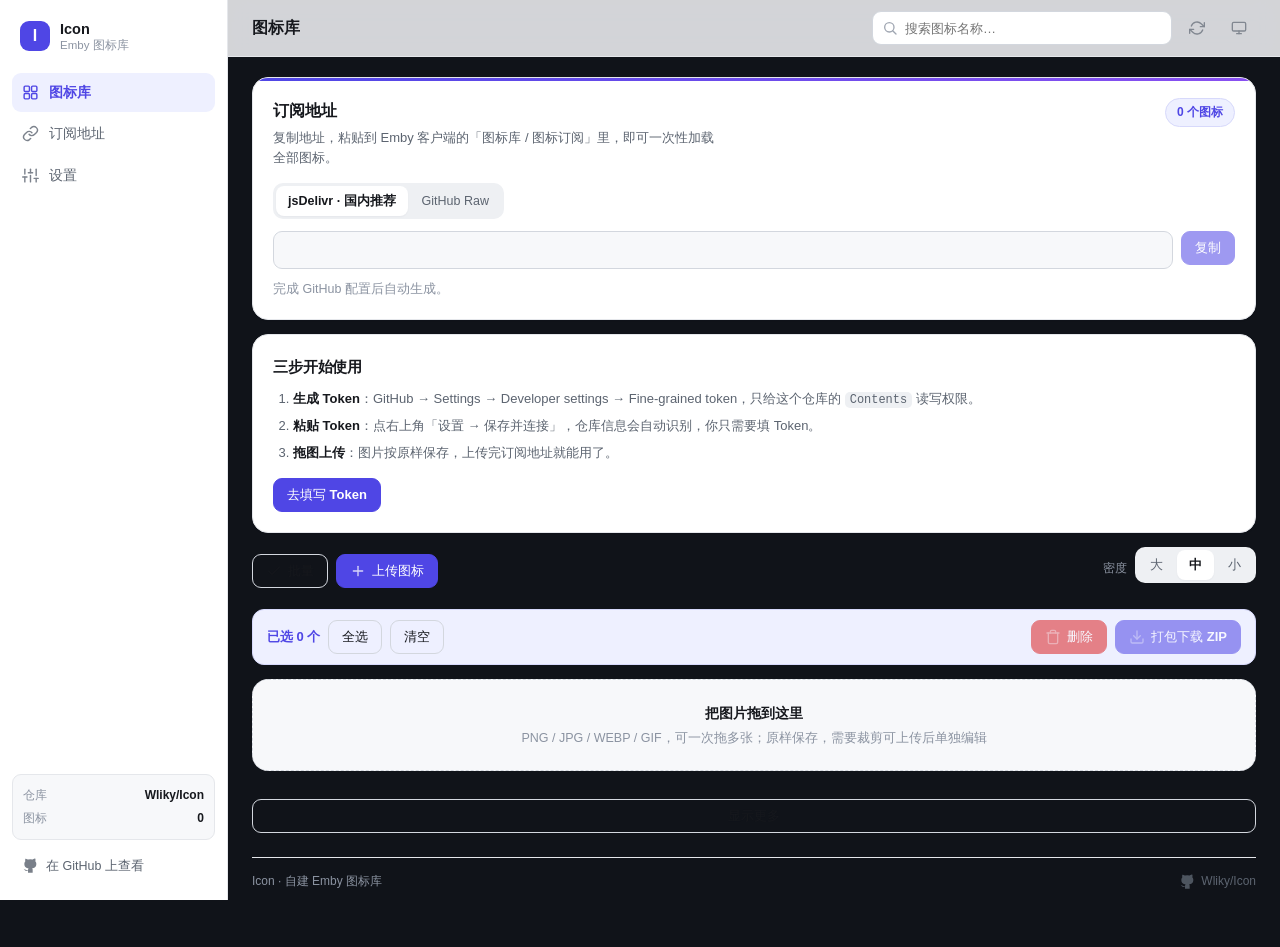
==== commit 98a8cda4: "refactor: 工作台式 UI 重构（侧边栏 + 顶栏 + 网格密度可调）" ====
--- a/index.html
+++ b/index.html
@@ -1,413 +1,468 @@
-<!DOCTYPE html>
-<html lang="zh-CN">
-<head>
-<meta charset="UTF-8">
-<meta name="viewport" content="width=device-width, initial-scale=1, viewport-fit=cover">
-<title>Icon · Emby 图标库</title>
-<meta name="description" content="Icon —— 自建 Emby 图标库。上传图标，得到一个标准 JSON 订阅地址，主流 Emby 三方客户端都能直接加载。">
-<meta name="theme-color" content="#f5f6f8">
-<meta property="og:title" content="Icon · Emby 图标库">
-<meta property="og:description" content="自建 Emby 图标库，上传即用，输出标准 JSON 订阅地址。">
-<meta property="og:type" content="website">
-<link rel="icon" href="data:image/svg+xml,%3Csvg xmlns='http://www.w3.org/2000/svg' viewBox='0 0 64 64'%3E%3Crect width='64' height='64' rx='16' fill='%234f46e5'/%3E%3Ctext x='32' y='45' font-size='38' font-family='Helvetica,Arial,sans-serif' font-weight='700' fill='white' text-anchor='middle'%3EI%3C/text%3E%3C/svg%3E">
-<!-- 资源带版本号：改了 css/js 记得 +1，避免用户浏览器拿到新版 HTML 配旧版脚本 -->
-<link rel="stylesheet" href="assets/style.css?v=4">
-</head>
-<body>
-
-<!-- ===== 图标 sprite ===== -->
-<svg xmlns="http://www.w3.org/2000/svg" style="display:none" aria-hidden="true">
-  <symbol id="i-refresh" viewBox="0 0 24 24">
-    <polyline points="23 4 23 10 17 10"/>
-    <polyline points="1 20 1 14 7 14"/>
-    <path d="M3.51 9a9 9 0 0 1 14.85-3.36L23 10M1 14l4.64 4.36A9 9 0 0 0 20.49 15"/>
-  </symbol>
-  <symbol id="i-sun" viewBox="0 0 24 24">
-    <circle cx="12" cy="12" r="4.2"/>
-    <line x1="12" y1="1.5" x2="12" y2="3.4"/><line x1="12" y1="20.6" x2="12" y2="22.5"/>
-    <line x1="4.2" y1="4.2" x2="5.6" y2="5.6"/><line x1="18.4" y1="18.4" x2="19.8" y2="19.8"/>
-    <line x1="1.5" y1="12" x2="3.4" y2="12"/><line x1="20.6" y1="12" x2="22.5" y2="12"/>
-    <line x1="4.2" y1="19.8" x2="5.6" y2="18.4"/><line x1="18.4" y1="5.6" x2="19.8" y2="4.2"/>
-  </symbol>
-  <symbol id="i-moon" viewBox="0 0 24 24">
-    <path d="M21 12.8A9 9 0 1 1 11.2 3 7 7 0 0 0 21 12.8z"/>
-  </symbol>
-  <symbol id="i-auto" viewBox="0 0 24 24">
-    <rect x="2" y="3.5" width="20" height="13" rx="2"/><line x1="8.5" y1="20.5" x2="15.5" y2="20.5"/><line x1="12" y1="16.5" x2="12" y2="20.5"/>
-  </symbol>
-  <symbol id="i-settings" viewBox="0 0 24 24">
-    <line x1="4" y1="21" x2="4" y2="14"/><line x1="4" y1="10" x2="4" y2="3"/>
-    <line x1="12" y1="21" x2="12" y2="12"/><line x1="12" y1="8" x2="12" y2="3"/>
-    <line x1="20" y1="21" x2="20" y2="16"/><line x1="20" y1="12" x2="20" y2="3"/>
-    <line x1="1" y1="14" x2="7" y2="14"/><line x1="9" y1="8" x2="15" y2="8"/><line x1="17" y1="16" x2="23" y2="16"/>
-  </symbol>
-  <symbol id="i-plus" viewBox="0 0 24 24"><line x1="12" y1="5" x2="12" y2="19"/><line x1="5" y1="12" x2="19" y2="12"/></symbol>
-  <symbol id="i-search" viewBox="0 0 24 24"><circle cx="11" cy="11" r="7"/><line x1="21" y1="21" x2="16" y2="16"/></symbol>
-  <symbol id="i-link" viewBox="0 0 24 24">
-    <path d="M10 13a5 5 0 0 0 7.5.5l3-3A5 5 0 0 0 13.5 3.4l-1.7 1.7"/>
-    <path d="M14 11a5 5 0 0 0-7.5-.5l-3 3A5 5 0 0 0 10.5 20.6l1.7-1.7"/>
-  </symbol>
-  <symbol id="i-crop" viewBox="0 0 24 24"><path d="M6.2 1.5L6 16a2 2 0 0 0 2 2h14.5"/><path d="M1.5 6.2L16 6a2 2 0 0 1 2 2v14.5"/></symbol>
-  <symbol id="i-trash" viewBox="0 0 24 24">
-    <polyline points="3 6 5 6 21 6"/>
-    <path d="M19 6v14a2 2 0 0 1-2 2H7a2 2 0 0 1-2-2V6m3 0V4a2 2 0 0 1 2-2h4a2 2 0 0 1 2 2v2"/>
-  </symbol>
-  <symbol id="i-download" viewBox="0 0 24 24">
-    <path d="M21 15v4a2 2 0 0 1-2 2H5a2 2 0 0 1-2-2v-4"/>
-    <polyline points="7 10 12 15 17 10"/><line x1="12" y1="15" x2="12" y2="3"/>
-  </symbol>
-  <symbol id="i-close" viewBox="0 0 24 24"><line x1="18" y1="6" x2="6" y2="18"/><line x1="6" y1="6" x2="18" y2="18"/></symbol>
-  <symbol id="i-check" viewBox="0 0 24 24"><polyline points="20 6 9 17 4 12"/></symbol>
-  <symbol id="i-image" viewBox="0 0 24 24"><rect x="3" y="3" width="18" height="18" rx="2.5"/><circle cx="8.5" cy="8.5" r="1.5"/><polyline points="21 15 16 10 5 21"/></symbol>
-  <symbol id="i-github" viewBox="0 0 24 24">
-    <path d="M9 19c-5 1.5-5-2.5-7-3m14 6v-3.9a3.4 3.4 0 0 0-.9-2.6c3.1-.4 6.4-1.5 6.4-7a5.4 5.4 0 0 0-1.5-3.8 5.1 5.1 0 0 0-.1-3.8s-1.2-.4-4 1.5a13.4 13.4 0 0 0-7 0C6.3.6 5.1 1 5.1 1a5.1 5.1 0 0 0-.1 3.8A5.4 5.4 0 0 0 3.5 8.6c0 5.4 3.3 6.6 6.4 7a3.4 3.4 0 0 0-.9 2.6V22"/>
-  </symbol>
-  <symbol id="i-rotate" viewBox="0 0 24 24"><path d="M3 12a9 9 0 1 0 3-6.7L3 8"/><polyline points="3 3 3 8 8 8"/></symbol>
-</svg>
-
-<!-- 页面背景层（可在设置里填图片 URL） -->
-<div class="bg-layer" id="bgLayer" aria-hidden="true"><div class="bg-dim" id="bgDim"></div></div>
-
-<header class="topbar">
-  <div class="wrap topbar-inner">
-    <div class="brand">
-      <span class="mark">I</span>
-      <span class="brand-text">
-        <strong>Icon</strong>
-        <small>Emby 图标库</small>
-      </span>
-    </div>
-    <div class="topbar-actions">
-      <a id="ghBtn" class="icon-btn" href="https://github.com/Wliky/Icon" target="_blank" rel="noopener" title="打开 GitHub 仓库" aria-label="GitHub 仓库">
-        <svg class="ico fill"><use href="#i-github"/></svg>
-      </a>
-
-      <div class="menu-wrap">
-        <button id="themeBtn" class="icon-btn" title="主题模式" aria-label="主题模式" aria-haspopup="true" aria-expanded="false">
-          <svg class="ico"><use href="#i-auto"/></svg>
-        </button>
-        <div class="menu" id="themeMenu" hidden role="menu">
-          <button type="button" role="menuitem" data-theme="system"><svg class="ico"><use href="#i-auto"/></svg><span>跟随系统</span><svg class="ico tick"><use href="#i-check"/></svg></button>
-          <button type="button" role="menuitem" data-theme="light"><svg class="ico"><use href="#i-sun"/></svg><span>浅色</span><svg class="ico tick"><use href="#i-check"/></svg></button>
-          <button type="button" role="menuitem" data-theme="dark"><svg class="ico"><use href="#i-moon"/></svg><span>深色</span><svg class="ico tick"><use href="#i-check"/></svg></button>
-        </div>
-      </div>
-
-      <button id="refreshBtn" class="icon-btn" title="刷新图标库" aria-label="刷新">
-        <svg class="ico" id="refreshIco"><use href="#i-refresh"/></svg>
-      </button>
-      <button id="settingsBtn" class="btn ghost">
-        <svg class="ico"><use href="#i-settings"/></svg>设置
-      </button>
-    </div>
-  </div>
-</header>
-
-<main class="wrap">
-
-  <!-- 订阅地址 -->
-  <section class="card sub-card">
-    <div class="sub-head">
-      <div>
-        <h2>图标库订阅地址</h2>
-        <p>复制地址，粘贴到 Emby 客户端的「图标库 / 图标订阅」里，即可一次性加载全部图标。</p>
-      </div>
-      <span class="pill" id="subCount">0 个图标</span>
-    </div>
-
-    <div class="seg" id="cdnSeg">
-      <button type="button" class="seg-btn on" data-cdn="jsdelivr">jsDelivr · 国内推荐</button>
-      <button type="button" class="seg-btn" data-cdn="raw">GitHub Raw</button>
-    </div>
-
-    <div class="copy-row">
-      <input id="subUrl" readonly value="" spellcheck="false" aria-label="图标库订阅地址">
-      <button type="button" class="btn primary" id="copySubBtn">复制</button>
-    </div>
-
-    <p class="sub-note" id="subNote">完成 GitHub 配置后自动生成。</p>
-  </section>
-
-  <!-- 首次引导 -->
-  <section class="card guide" id="guide" hidden>
-    <h2>三步开始使用</h2>
-    <ol class="steps">
-      <li><b>生成 Token</b>：GitHub → Settings → Developer settings → Fine-grained token，只给这个仓库的 <code>Contents</code> 读写权限。</li>
-      <li><b>粘贴 Token</b>：点右上角「设置 → 保存并连接」，仓库信息会自动识别，你只需要填 Token。</li>
-      <li><b>拖图上传</b>：图片按原样保存，上传完订阅地址就能用了。</li>
-    </ol>
-    <button type="button" class="btn primary" id="guideSetupBtn">去填写 Token</button>
-  </section>
-
-  <!-- 工具条 -->
-  <section class="toolbar">
-    <div class="search">
-      <svg class="ico"><use href="#i-search"/></svg>
-      <input id="searchInput" type="search" placeholder="搜索图标名称…" aria-label="搜索图标">
-    </div>
-    <button type="button" class="btn ghost" id="selectBtn" title="批量选择">
-      <svg class="ico"><use href="#i-check"/></svg>批量
-    </button>
-    <label class="btn primary" for="fileInput">
-      <svg class="ico"><use href="#i-plus"/></svg>上传图标
-    </label>
-    <input id="fileInput" type="file" accept="image/*" multiple hidden>
-  </section>
-
-  <!-- 批量操作条 -->
-  <section class="bulkbar" id="bulkBar" hidden>
-    <span id="bulkCount">已选 0 个</span>
-    <button type="button" class="btn ghost" id="bulkAll">全选</button>
-    <button type="button" class="btn ghost" id="bulkNone">清空</button>
-    <span class="spacer"></span>
-    <button type="button" class="btn danger" id="bulkDelete" disabled>
-      <svg class="ico"><use href="#i-trash"/></svg>删除
-    </button>
-    <button type="button" class="btn primary" id="bulkDownload" disabled>
-      <svg class="ico"><use href="#i-download"/></svg>打包下载 ZIP
-    </button>
-  </section>
-
-  <!-- 拖拽区 -->
-  <div id="dropzone" class="dropzone">
-    <div class="dropzone-inner">
-      <strong>把图片拖到这里</strong>
-      <span>PNG / JPG / WEBP / GIF，可一次拖多张；原样保存，需要裁剪可上传后单独编辑</span>
-    </div>
-  </div>
-
-  <!-- 图标网格 -->
-  <section id="iconGrid" class="grid" aria-live="polite"></section>
-
-  <p id="empty" class="state" hidden>图标库还是空的。拖图片到上面，或点「上传图标」添加第一个。</p>
-  <p id="noResult" class="state" hidden>没有匹配「<b id="noResultKey"></b>」的图标。</p>
-  <button id="loadMore" class="btn ghost block" hidden>显示更多</button>
-
-  <footer class="site-foot">
-    <span>Icon · 自建 Emby 图标库</span>
-    <a id="repoLink" href="https://github.com/Wliky/Icon" target="_blank" rel="noopener">
-      <svg class="ico fill"><use href="#i-github"/></svg><span id="repoLabel">Wliky/Icon</span>
-    </a>
-  </footer>
-</main>
-
-<!-- ============ 设置 ============ -->
-<div class="modal" id="settingsModal" hidden>
-  <div class="modal-card">
-    <header class="modal-head">
-      <h3>设置</h3>
-      <button type="button" class="icon-btn" data-close aria-label="关闭"><svg class="ico"><use href="#i-close"/></svg></button>
-    </header>
-    <div class="modal-body">
-      <div class="infer" id="inferBox">
-        <div class="infer-row"><span>仓库</span><b id="inferRepo">—</b></div>
-        <div class="infer-row"><span>分支</span><b id="inferBranch">—</b></div>
-        <div class="infer-row"><span>图标目录</span><b id="inferDir">icons/</b></div>
-        <p class="hint" id="inferHint">以上信息从当前网址自动识别，一般不需要改。</p>
-      </div>
-
-      <label class="field">
-        <span>GitHub Token</span>
-        <span class="pwd-row">
-          <input id="cfgToken" type="password" placeholder="github_pat_… 或 ghp_…" autocomplete="off" spellcheck="false">
-          <button type="button" class="mini" data-toggle-pwd="cfgToken">显示</button>
-        </span>
-      </label>
-
-      <details class="adv" id="advBox">
-        <summary>高级：手动指定仓库</summary>
-        <label class="field"><span>用户名</span><input id="cfgOwner" autocomplete="off" spellcheck="false"></label>
-        <label class="field"><span>仓库</span><input id="cfgRepo" autocomplete="off" spellcheck="false"></label>
-        <label class="field"><span>分支</span><input id="cfgBranch" autocomplete="off" spellcheck="false"></label>
-        <label class="field"><span>图标目录</span><input id="cfgDir" autocomplete="off" spellcheck="false"></label>
-      </details>
-
-      <p class="hint">Token 只存在这台设备的浏览器里，不会写进仓库，也不会发给任何第三方服务器。</p>
-
-      <hr class="sep">
-
-      <h4 class="sec-title"><svg class="ico"><use href="#i-image"/></svg>页面背景</h4>
-      <label class="field">
-        <span>背景图片 URL</span>
-        <input id="cfgBgUrl" placeholder="https://…/wallpaper.jpg" autocomplete="off" spellcheck="false">
-      </label>
-      <label class="field">
-        <span>背景遮罩 <b id="cfgBgDimVal">60%</b></span>
-        <input id="cfgBgDim" type="range" min="0" max="90" step="5" value="60">
-      </label>
-      <div class="row-end">
-        <button type="button" class="btn ghost" id="bgClearBtn">清除背景</button>
-        <button type="button" class="btn ghost" id="bgApplyBtn">预览背景</button>
-      </div>
-      <p class="hint">背景图只存在本机浏览器，不影响仓库与订阅地址。留空为纯色背景。</p>
-    </div>
-    <footer class="modal-foot">
-      <button type="button" class="btn danger-text" id="clearSettingsBtn">清除本机配置</button>
-      <span class="spacer"></span>
-      <button type="button" class="btn ghost" data-close>取消</button>
-      <button type="button" class="btn primary" id="saveSettingsBtn">保存并连接</button>
-    </footer>
-  </div>
-</div>
-
-<!-- ============ 裁剪编辑器 ============ -->
-<div class="modal" id="editorModal" hidden>
-  <div class="modal-card">
-    <header class="modal-head">
-      <h3>裁剪图标</h3>
-      <button type="button" class="icon-btn" data-close aria-label="关闭"><svg class="ico"><use href="#i-close"/></svg></button>
-    </header>
-    <div class="modal-body">
-      <div class="crop-wrap">
-        <div id="cropStage" class="crop-stage"><img id="cropImg" alt="裁剪预览"></div>
-      </div>
-      <label class="field slider">
-        <span>缩放 <b id="cropZoomVal">100%</b></span>
-        <input id="cropZoom" type="range" min="100" max="400" step="1" value="100">
-      </label>
-      <div class="crop-grid">
-        <div>
-          <span class="lbl">输出尺寸</span>
-          <div class="seg" id="sizeSeg">
-            <button type="button" class="seg-btn on" data-size="108">108</button>
-            <button type="button" class="seg-btn" data-size="256">256</button>
-            <button type="button" class="seg-btn" data-size="512">512</button>
-          </div>
-        </div>
-        <div>
-          <span class="lbl">形状</span>
-          <div class="seg" id="shapeSeg">
-            <button type="button" class="seg-btn on" data-shape="square">方形</button>
-            <button type="button" class="seg-btn" data-shape="circle">圆形</button>
-          </div>
-        </div>
-      </div>
-      <p class="hint">拖动图片调整位置，滚轮缩放。默认输出 <b>108 × 108</b>，保存后会覆盖原图。</p>
-    </div>
-    <footer class="modal-foot">
-      <button type="button" class="btn ghost" id="cropReset"><svg class="ico"><use href="#i-rotate"/></svg>重置</button>
-      <span class="spacer"></span>
-      <button type="button" class="btn ghost" data-close>取消</button>
-      <button type="button" class="btn primary" id="cropSave">保存</button>
-    </footer>
-  </div>
-</div>
-
-<!-- ============ 设置访问密码 ============ -->
-<div class="modal" id="lockSetupModal" hidden>
-  <div class="modal-card narrow">
-    <header class="modal-head">
-      <h3>设置访问密码</h3>
-      <button type="button" class="icon-btn" data-close aria-label="关闭"><svg class="ico"><use href="#i-close"/></svg></button>
-    </header>
-    <div class="modal-body">
-      <p class="hint">给「设置」加一道锁。密码只以哈希形式存在本机，无法被还原。</p>
-      <label class="field"><span>新密码</span>
-        <span class="pwd-row"><input id="newPwd" type="password" autocomplete="new-password"><button type="button" class="mini" data-toggle-pwd="newPwd">显示</button></span>
-      </label>
-      <label class="field"><span>确认密码</span>
-        <span class="pwd-row"><input id="confirmPwd" type="password" autocomplete="new-password"><button type="button" class="mini" data-toggle-pwd="confirmPwd">显示</button></span>
-      </label>
-    </div>
-    <footer class="modal-foot">
-      <span class="spacer"></span>
-      <button type="button" class="btn ghost" data-close>取消</button>
-      <button type="button" class="btn primary" id="pwdSetupOk">设置并继续</button>
-    </footer>
-  </div>
-</div>
-
-<div class="modal" id="lockVerifyModal" hidden>
-  <div class="modal-card narrow">
-    <header class="modal-head">
-      <h3>需要密码</h3>
-      <button type="button" class="icon-btn" data-close aria-label="关闭"><svg class="ico"><use href="#i-close"/></svg></button>
-    </header>
-    <div class="modal-body">
-      <p class="hint">验证后即可查看和修改已保存的设置。</p>
-      <label class="field"><span>访问密码</span>
-        <span class="pwd-row"><input id="authPwd" type="password" autocomplete="current-password"><button type="button" class="mini" data-toggle-pwd="authPwd">显示</button></span>
-      </label>
-      <p class="err" id="authErr" hidden>密码不正确</p>
-    </div>
-    <footer class="modal-foot">
-      <button type="button" class="btn danger-text" id="forgetPwdBtn">忘记密码？重置本机数据</button>
-      <span class="spacer"></span>
-      <button type="button" class="btn ghost" data-close>取消</button>
-      <button type="button" class="btn primary" id="authOk">解锁</button>
-    </footer>
-  </div>
-</div>
-
-<!-- ============ 重命名 ============ -->
-<div class="modal" id="renameModal" hidden>
-  <div class="modal-card narrow">
-    <header class="modal-head">
-      <h3>重命名图标</h3>
-      <button type="button" class="icon-btn" data-close aria-label="关闭"><svg class="ico"><use href="#i-close"/></svg></button>
-    </header>
-    <div class="modal-body">
-      <label class="field"><span>图标名称</span><input id="renameInput" maxlength="60" autocomplete="off"></label>
-      <p class="hint">只改显示名称，文件名和图片地址保持不变。</p>
-    </div>
-    <footer class="modal-foot">
-      <span class="spacer"></span>
-      <button type="button" class="btn ghost" data-close>取消</button>
-      <button type="button" class="btn primary" id="renameOk">保存</button>
-    </footer>
-  </div>
-</div>
-
-<!-- ============ 通用确认 ============ -->
-<div class="modal" id="confirmModal" hidden>
-  <div class="modal-card narrow">
-    <header class="modal-head">
-      <h3 id="confirmTitle">确认</h3>
-      <button type="button" class="icon-btn" data-close aria-label="关闭"><svg class="ico"><use href="#i-close"/></svg></button>
-    </header>
-    <div class="modal-body"><p id="confirmText" class="confirm-text"></p></div>
-    <footer class="modal-foot">
-      <span class="spacer"></span>
-      <button type="button" class="btn ghost" data-close>取消</button>
-      <button type="button" class="btn danger" id="confirmOk">删除</button>
-    </footer>
-  </div>
-</div>
-
-<!-- ============ 预览 ============ -->
-<div class="modal" id="previewModal" hidden>
-  <div class="modal-card narrow">
-    <header class="modal-head">
-      <h3 id="previewName">预览</h3>
-      <button type="button" class="icon-btn" data-close aria-label="关闭"><svg class="ico"><use href="#i-close"/></svg></button>
-    </header>
-    <div class="modal-body center">
-      <img id="previewImg" alt="图标预览">
-      <p class="hint mono" id="previewFile"></p>
-    </div>
-    <footer class="modal-foot">
-      <span class="spacer"></span>
-      <button type="button" class="btn ghost" id="previewCopy"><svg class="ico"><use href="#i-link"/></svg>复制地址</button>
-      <button type="button" class="btn primary" data-close>关闭</button>
-    </footer>
-  </div>
-</div>
-
-<div class="toast" id="toast" role="status" aria-live="polite"></div>
-
-<div class="loading" id="loading">
-  <div class="loading-card">
-    <span class="spinner"></span>
-    <div class="loading-body">
-      <div class="loading-row">
-        <span id="loadingText">处理中…</span>
-        <span class="loading-pct" id="loadingPct"></span>
-      </div>
-      <div class="progress"><div class="progress-bar" id="loadingBar"></div></div>
-    </div>
-  </div>
-</div>
-
-<script src="assets/app.js?v=4"></script>
-</body>
-</html>
+<!DOCTYPE html>
+<html lang="zh-CN">
+<head>
+<meta charset="UTF-8">
+<meta name="viewport" content="width=device-width, initial-scale=1, viewport-fit=cover">
+<title>Icon · Emby 图标库</title>
+<meta name="description" content="Icon —— 自建 Emby 图标库。上传图标，得到一个标准 JSON 订阅地址，主流 Emby 三方客户端都能直接加载。">
+<meta name="theme-color" content="#f5f6f8">
+<meta property="og:title" content="Icon · Emby 图标库">
+<meta property="og:description" content="自建 Emby 图标库，上传即用，输出标准 JSON 订阅地址。">
+<meta property="og:type" content="website">
+<link rel="icon" href="data:image/svg+xml,%3Csvg xmlns='http://www.w3.org/2000/svg' viewBox='0 0 64 64'%3E%3Crect width='64' height='64' rx='16' fill='%234f46e5'/%3E%3Ctext x='32' y='45' font-size='38' font-family='Helvetica,Arial,sans-serif' font-weight='700' fill='white' text-anchor='middle'%3EI%3C/text%3E%3C/svg%3E">
+<!-- 资源带版本号：改了 css/js 记得 +1，避免用户浏览器拿到新版 HTML 配旧版脚本 -->
+<link rel="stylesheet" href="assets/style.css?v=6">
+</head>
+<body>
+
+<!-- ===== 图标 sprite ===== -->
+<svg xmlns="http://www.w3.org/2000/svg" style="display:none" aria-hidden="true">
+  <symbol id="i-refresh" viewBox="0 0 24 24">
+    <polyline points="23 4 23 10 17 10"/>
+    <polyline points="1 20 1 14 7 14"/>
+    <path d="M3.51 9a9 9 0 0 1 14.85-3.36L23 10M1 14l4.64 4.36A9 9 0 0 0 20.49 15"/>
+  </symbol>
+  <symbol id="i-sun" viewBox="0 0 24 24">
+    <circle cx="12" cy="12" r="4.2"/>
+    <line x1="12" y1="1.5" x2="12" y2="3.4"/><line x1="12" y1="20.6" x2="12" y2="22.5"/>
+    <line x1="4.2" y1="4.2" x2="5.6" y2="5.6"/><line x1="18.4" y1="18.4" x2="19.8" y2="19.8"/>
+    <line x1="1.5" y1="12" x2="3.4" y2="12"/><line x1="20.6" y1="12" x2="22.5" y2="12"/>
+    <line x1="4.2" y1="19.8" x2="5.6" y2="18.4"/><line x1="18.4" y1="5.6" x2="19.8" y2="4.2"/>
+  </symbol>
+  <symbol id="i-moon" viewBox="0 0 24 24">
+    <path d="M21 12.8A9 9 0 1 1 11.2 3 7 7 0 0 0 21 12.8z"/>
+  </symbol>
+  <symbol id="i-auto" viewBox="0 0 24 24">
+    <rect x="2" y="3.5" width="20" height="13" rx="2"/><line x1="8.5" y1="20.5" x2="15.5" y2="20.5"/><line x1="12" y1="16.5" x2="12" y2="20.5"/>
+  </symbol>
+  <symbol id="i-settings" viewBox="0 0 24 24">
+    <line x1="4" y1="21" x2="4" y2="14"/><line x1="4" y1="10" x2="4" y2="3"/>
+    <line x1="12" y1="21" x2="12" y2="12"/><line x1="12" y1="8" x2="12" y2="3"/>
+    <line x1="20" y1="21" x2="20" y2="16"/><line x1="20" y1="12" x2="20" y2="3"/>
+    <line x1="1" y1="14" x2="7" y2="14"/><line x1="9" y1="8" x2="15" y2="8"/><line x1="17" y1="16" x2="23" y2="16"/>
+  </symbol>
+  <symbol id="i-plus" viewBox="0 0 24 24"><line x1="12" y1="5" x2="12" y2="19"/><line x1="5" y1="12" x2="19" y2="12"/></symbol>
+  <symbol id="i-search" viewBox="0 0 24 24"><circle cx="11" cy="11" r="7"/><line x1="21" y1="21" x2="16" y2="16"/></symbol>
+  <symbol id="i-link" viewBox="0 0 24 24">
+    <path d="M10 13a5 5 0 0 0 7.5.5l3-3A5 5 0 0 0 13.5 3.4l-1.7 1.7"/>
+    <path d="M14 11a5 5 0 0 0-7.5-.5l-3 3A5 5 0 0 0 10.5 20.6l1.7-1.7"/>
+  </symbol>
+  <symbol id="i-crop" viewBox="0 0 24 24"><path d="M6.2 1.5L6 16a2 2 0 0 0 2 2h14.5"/><path d="M1.5 6.2L16 6a2 2 0 0 1 2 2v14.5"/></symbol>
+  <symbol id="i-trash" viewBox="0 0 24 24">
+    <polyline points="3 6 5 6 21 6"/>
+    <path d="M19 6v14a2 2 0 0 1-2 2H7a2 2 0 0 1-2-2V6m3 0V4a2 2 0 0 1 2-2h4a2 2 0 0 1 2 2v2"/>
+  </symbol>
+  <symbol id="i-download" viewBox="0 0 24 24">
+    <path d="M21 15v4a2 2 0 0 1-2 2H5a2 2 0 0 1-2-2v-4"/>
+    <polyline points="7 10 12 15 17 10"/><line x1="12" y1="15" x2="12" y2="3"/>
+  </symbol>
+  <symbol id="i-close" viewBox="0 0 24 24"><line x1="18" y1="6" x2="6" y2="18"/><line x1="6" y1="6" x2="18" y2="18"/></symbol>
+  <symbol id="i-check" viewBox="0 0 24 24"><polyline points="20 6 9 17 4 12"/></symbol>
+  <symbol id="i-image" viewBox="0 0 24 24"><rect x="3" y="3" width="18" height="18" rx="2.5"/><circle cx="8.5" cy="8.5" r="1.5"/><polyline points="21 15 16 10 5 21"/></symbol>
+  <symbol id="i-grid" viewBox="0 0 24 24"><rect x="3" y="3" width="7.5" height="7.5" rx="1.5"/><rect x="13.5" y="3" width="7.5" height="7.5" rx="1.5"/><rect x="3" y="13.5" width="7.5" height="7.5" rx="1.5"/><rect x="13.5" y="13.5" width="7.5" height="7.5" rx="1.5"/></symbol>
+  <symbol id="i-github" viewBox="0 0 24 24">
+    <path d="M9 19c-5 1.5-5-2.5-7-3m14 6v-3.9a3.4 3.4 0 0 0-.9-2.6c3.1-.4 6.4-1.5 6.4-7a5.4 5.4 0 0 0-1.5-3.8 5.1 5.1 0 0 0-.1-3.8s-1.2-.4-4 1.5a13.4 13.4 0 0 0-7 0C6.3.6 5.1 1 5.1 1a5.1 5.1 0 0 0-.1 3.8A5.4 5.4 0 0 0 3.5 8.6c0 5.4 3.3 6.6 6.4 7a3.4 3.4 0 0 0-.9 2.6V22"/>
+  </symbol>
+  <symbol id="i-rotate" viewBox="0 0 24 24"><path d="M3 12a9 9 0 1 0 3-6.7L3 8"/><polyline points="3 3 3 8 8 8"/></symbol>
+</svg>
+
+<!-- 页面背景层（可在设置里填图片 URL） -->
+<div class="bg-layer" id="bgLayer" aria-hidden="true"><div class="bg-dim" id="bgDim"></div></div>
+
+<div class="app">
+
+  <!-- ============ 侧边栏 ============ -->
+  <aside class="sidebar">
+    <div class="side-brand">
+      <span class="mark">I</span>
+      <span class="side-brand-text">
+        <strong>Icon</strong>
+        <small>Emby 图标库</small>
+      </span>
+    </div>
+
+    <nav class="side-nav" aria-label="主导航">
+      <button type="button" class="nav-item on" data-nav="lib">
+        <svg class="ico"><use href="#i-grid"/></svg><span>图标库</span>
+      </button>
+      <button type="button" class="nav-item" data-nav="sub">
+        <svg class="ico"><use href="#i-link"/></svg><span>订阅地址</span>
+      </button>
+      <button type="button" class="nav-item" data-nav="set" id="settingsBtn">
+        <svg class="ico"><use href="#i-settings"/></svg><span>设置</span>
+      </button>
+    </nav>
+
+    <div class="side-foot">
+      <div class="side-stat">
+        <div class="stat-row"><span>仓库</span><b id="repoLabel">Wliky/Icon</b></div>
+        <div class="stat-row"><span>图标</span><b id="statCount">0</b></div>
+      </div>
+      <a id="ghBtn" class="side-link" href="https://github.com/Wliky/Icon" target="_blank" rel="noopener" title="打开 GitHub 仓库">
+        <svg class="ico fill"><use href="#i-github"/></svg><span>在 GitHub 上查看</span>
+      </a>
+    </div>
+  </aside>
+
+  <!-- ============ 主区 ============ -->
+  <div class="main">
+
+    <header class="topbar">
+      <div class="topbar-inner">
+        <h1 class="page-title" id="pageTitle">图标库</h1>
+
+        <div class="topbar-actions">
+          <div class="search">
+            <svg class="ico"><use href="#i-search"/></svg>
+            <input id="searchInput" type="search" placeholder="搜索图标名称…" aria-label="搜索图标">
+          </div>
+
+          <button id="refreshBtn" class="icon-btn" title="刷新图标库" aria-label="刷新">
+            <svg class="ico" id="refreshIco"><use href="#i-refresh"/></svg>
+          </button>
+
+          <div class="menu-wrap">
+            <button id="themeBtn" class="icon-btn" title="主题模式" aria-label="主题模式" aria-haspopup="true" aria-expanded="false">
+              <svg class="ico"><use href="#i-auto"/></svg>
+            </button>
+            <div class="menu" id="themeMenu" hidden role="menu">
+              <button type="button" role="menuitem" data-theme="system"><svg class="ico"><use href="#i-auto"/></svg><span>跟随系统</span><svg class="ico tick"><use href="#i-check"/></svg></button>
+              <button type="button" role="menuitem" data-theme="light"><svg class="ico"><use href="#i-sun"/></svg><span>浅色</span><svg class="ico tick"><use href="#i-check"/></svg></button>
+              <button type="button" role="menuitem" data-theme="dark"><svg class="ico"><use href="#i-moon"/></svg><span>深色</span><svg class="ico tick"><use href="#i-check"/></svg></button>
+            </div>
+          </div>
+
+        </div>
+      </div>
+    </header>
+
+    <main class="content">
+
+      <!-- 订阅地址 -->
+      <section class="card sub-card" id="subCard">
+        <div class="sub-head">
+          <div>
+            <h2>订阅地址</h2>
+            <p>复制地址，粘贴到 Emby 客户端的「图标库 / 图标订阅」里，即可一次性加载全部图标。</p>
+          </div>
+          <span class="pill" id="subCount">0 个图标</span>
+        </div>
+
+        <div class="seg" id="cdnSeg">
+          <button type="button" class="seg-btn on" data-cdn="jsdelivr">jsDelivr · 国内推荐</button>
+          <button type="button" class="seg-btn" data-cdn="raw">GitHub Raw</button>
+        </div>
+
+        <div class="copy-row">
+          <input id="subUrl" readonly value="" spellcheck="false" aria-label="图标库订阅地址">
+          <button type="button" class="btn primary" id="copySubBtn">复制</button>
+        </div>
+
+        <p class="sub-note" id="subNote">完成 GitHub 配置后自动生成。</p>
+      </section>
+
+      <!-- 首次引导 -->
+      <section class="card guide" id="guide" hidden>
+        <h2>三步开始使用</h2>
+        <ol class="steps">
+          <li><b>生成 Token</b>：GitHub → Settings → Developer settings → Fine-grained token，只给这个仓库的 <code>Contents</code> 读写权限。</li>
+          <li><b>粘贴 Token</b>：点右上角「设置 → 保存并连接」，仓库信息会自动识别，你只需要填 Token。</li>
+          <li><b>拖图上传</b>：图片按原样保存，上传完订阅地址就能用了。</li>
+        </ol>
+        <button type="button" class="btn primary" id="guideSetupBtn">去填写 Token</button>
+      </section>
+
+      <!-- 工具条 -->
+      <section class="toolbar">
+        <button type="button" class="btn ghost" id="selectBtn" title="批量选择">
+          <svg class="ico"><use href="#i-check"/></svg>批量
+        </button>
+        <label class="btn primary" for="fileInput">
+          <svg class="ico"><use href="#i-plus"/></svg>上传图标
+        </label>
+        <input id="fileInput" type="file" accept="image/*" multiple hidden>
+
+        <span class="spacer"></span>
+
+        <span class="density" role="group" aria-label="网格密度">
+          <span class="lbl">密度</span>
+          <div class="seg" id="densitySeg">
+            <button type="button" class="seg-btn" data-density="l">大</button>
+            <button type="button" class="seg-btn on" data-density="m">中</button>
+            <button type="button" class="seg-btn" data-density="s">小</button>
+          </div>
+        </span>
+      </section>
+
+      <!-- 批量操作条 -->
+      <section class="bulkbar" id="bulkBar" hidden>
+        <span id="bulkCount">已选 0 个</span>
+        <button type="button" class="btn ghost" id="bulkAll">全选</button>
+        <button type="button" class="btn ghost" id="bulkNone">清空</button>
+        <span class="spacer"></span>
+        <button type="button" class="btn danger" id="bulkDelete" disabled>
+          <svg class="ico"><use href="#i-trash"/></svg>删除
+        </button>
+        <button type="button" class="btn primary" id="bulkDownload" disabled>
+          <svg class="ico"><use href="#i-download"/></svg>打包下载 ZIP
+        </button>
+      </section>
+
+      <!-- 拖拽区 -->
+      <div id="dropzone" class="dropzone">
+        <div class="dropzone-inner">
+          <strong>把图片拖到这里</strong>
+          <span>PNG / JPG / WEBP / GIF，可一次拖多张；原样保存，需要裁剪可上传后单独编辑</span>
+        </div>
+      </div>
+
+      <!-- 图标网格 -->
+      <section id="iconGrid" class="grid" aria-live="polite"></section>
+
+      <p id="empty" class="state" hidden>图标库还是空的。拖图片到上面，或点「上传图标」添加第一个。</p>
+      <p id="noResult" class="state" hidden>没有匹配「<b id="noResultKey"></b>」的图标。</p>
+      <button id="loadMore" class="btn ghost block" hidden>显示更多</button>
+
+      <footer class="site-foot">
+        <span>Icon · 自建 Emby 图标库</span>
+        <a id="repoLink" href="https://github.com/Wliky/Icon" target="_blank" rel="noopener">
+          <svg class="ico fill"><use href="#i-github"/></svg><span>Wliky/Icon</span>
+        </a>
+      </footer>
+    </main>
+  </div>
+</div>
+
+<!-- ============ 设置 ============ -->
+<div class="modal" id="settingsModal" hidden>
+  <div class="modal-card">
+    <header class="modal-head">
+      <h3>设置</h3>
+      <button type="button" class="icon-btn" data-close aria-label="关闭"><svg class="ico"><use href="#i-close"/></svg></button>
+    </header>
+    <div class="modal-body">
+      <div class="infer" id="inferBox">
+        <div class="infer-row"><span>仓库</span><b id="inferRepo">—</b></div>
+        <div class="infer-row"><span>分支</span><b id="inferBranch">—</b></div>
+        <div class="infer-row"><span>图标目录</span><b id="inferDir">icons/</b></div>
+        <p class="hint" id="inferHint">以上信息从当前网址自动识别，一般不需要改。</p>
+      </div>
+
+      <label class="field">
+        <span>GitHub Token</span>
+        <span class="pwd-row">
+          <input id="cfgToken" type="password" placeholder="github_pat_… 或 ghp_…" autocomplete="off" spellcheck="false">
+          <button type="button" class="mini" data-toggle-pwd="cfgToken">显示</button>
+        </span>
+      </label>
+
+      <details class="adv" id="advBox">
+        <summary>高级：手动指定仓库</summary>
+        <label class="field"><span>用户名</span><input id="cfgOwner" autocomplete="off" spellcheck="false"></label>
+        <label class="field"><span>仓库</span><input id="cfgRepo" autocomplete="off" spellcheck="false"></label>
+        <label class="field"><span>分支</span><input id="cfgBranch" autocomplete="off" spellcheck="false"></label>
+        <label class="field"><span>图标目录</span><input id="cfgDir" autocomplete="off" spellcheck="false"></label>
+      </details>
+
+      <p class="hint">Token 只存在这台设备的浏览器里，不会写进仓库，也不会发给任何第三方服务器。</p>
+
+      <hr class="sep">
+
+      <h4 class="sec-title"><svg class="ico"><use href="#i-image"/></svg>页面背景</h4>
+      <label class="field">
+        <span>背景图片 URL</span>
+        <input id="cfgBgUrl" placeholder="https://…/wallpaper.jpg" autocomplete="off" spellcheck="false">
+      </label>
+      <label class="field">
+        <span>遮罩浓度 <b id="cfgBgDimVal">60%</b></span>
+        <input id="cfgBgDim" type="range" min="0" max="90" step="5" value="60">
+      </label>
+      <div class="bg-grid">
+        <div class="field">
+          <span>遮罩颜色</span>
+          <div class="seg" id="cfgBgVeil">
+            <button type="button" class="seg-btn on" data-veil="dark">暗纱 · 推荐</button>
+            <button type="button" class="seg-btn" data-veil="light">亮纱</button>
+          </div>
+        </div>
+        <label class="field">
+          <span>背景模糊 <b id="cfgBgBlurVal">0px</b></span>
+          <input id="cfgBgBlur" type="range" min="0" max="20" step="2" value="0">
+        </label>
+      </div>
+      <div class="row-end">
+        <button type="button" class="btn ghost" id="bgClearBtn">清除背景</button>
+        <button type="button" class="btn ghost" id="bgApplyBtn">预览背景</button>
+      </div>
+      <p class="hint">彩色壁纸建议「暗纱 + 模糊 6px」，卡片上的文字会清楚很多。背景图只存本机，不影响仓库与订阅地址。</p>
+    </div>
+    <footer class="modal-foot">
+      <button type="button" class="btn danger-text" id="clearSettingsBtn">清除本机配置</button>
+      <span class="spacer"></span>
+      <button type="button" class="btn ghost" data-close>取消</button>
+      <button type="button" class="btn primary" id="saveSettingsBtn">保存并连接</button>
+    </footer>
+  </div>
+</div>
+
+<!-- ============ 裁剪编辑器 ============ -->
+<div class="modal" id="editorModal" hidden>
+  <div class="modal-card">
+    <header class="modal-head">
+      <h3>裁剪图标</h3>
+      <button type="button" class="icon-btn" data-close aria-label="关闭"><svg class="ico"><use href="#i-close"/></svg></button>
+    </header>
+    <div class="modal-body">
+      <div class="crop-wrap">
+        <div id="cropStage" class="crop-stage"><img id="cropImg" alt="裁剪预览"></div>
+      </div>
+      <label class="field slider">
+        <span>缩放 <b id="cropZoomVal">100%</b></span>
+        <input id="cropZoom" type="range" min="100" max="400" step="1" value="100">
+      </label>
+      <div class="crop-grid">
+        <div>
+          <span class="lbl">输出尺寸</span>
+          <div class="seg" id="sizeSeg">
+            <button type="button" class="seg-btn on" data-size="108">108</button>
+            <button type="button" class="seg-btn" data-size="256">256</button>
+            <button type="button" class="seg-btn" data-size="512">512</button>
+          </div>
+        </div>
+        <div>
+          <span class="lbl">形状</span>
+          <div class="seg" id="shapeSeg">
+            <button type="button" class="seg-btn on" data-shape="square">方形</button>
+            <button type="button" class="seg-btn" data-shape="circle">圆形</button>
+          </div>
+        </div>
+      </div>
+      <p class="hint">拖动图片调整位置，滚轮缩放。默认输出 <b>108 × 108</b>，保存后会覆盖原图。</p>
+    </div>
+    <footer class="modal-foot">
+      <button type="button" class="btn ghost" id="cropReset"><svg class="ico"><use href="#i-rotate"/></svg>重置</button>
+      <span class="spacer"></span>
+      <button type="button" class="btn ghost" data-close>取消</button>
+      <button type="button" class="btn primary" id="cropSave">保存</button>
+    </footer>
+  </div>
+</div>
+
+<!-- ============ 设置访问密码 ============ -->
+<div class="modal" id="lockSetupModal" hidden>
+  <div class="modal-card narrow">
+    <header class="modal-head">
+      <h3>设置访问密码</h3>
+      <button type="button" class="icon-btn" data-close aria-label="关闭"><svg class="ico"><use href="#i-close"/></svg></button>
+    </header>
+    <div class="modal-body">
+      <p class="hint">给「设置」加一道锁。密码只以哈希形式存在本机，无法被还原。</p>
+      <label class="field"><span>新密码</span>
+        <span class="pwd-row"><input id="newPwd" type="password" autocomplete="new-password"><button type="button" class="mini" data-toggle-pwd="newPwd">显示</button></span>
+      </label>
+      <label class="field"><span>确认密码</span>
+        <span class="pwd-row"><input id="confirmPwd" type="password" autocomplete="new-password"><button type="button" class="mini" data-toggle-pwd="confirmPwd">显示</button></span>
+      </label>
+    </div>
+    <footer class="modal-foot">
+      <span class="spacer"></span>
+      <button type="button" class="btn ghost" data-close>取消</button>
+      <button type="button" class="btn primary" id="pwdSetupOk">设置并继续</button>
+    </footer>
+  </div>
+</div>
+
+<div class="modal" id="lockVerifyModal" hidden>
+  <div class="modal-card narrow">
+    <header class="modal-head">
+      <h3>需要密码</h3>
+      <button type="button" class="icon-btn" data-close aria-label="关闭"><svg class="ico"><use href="#i-close"/></svg></button>
+    </header>
+    <div class="modal-body">
+      <p class="hint">验证后即可查看和修改已保存的设置。</p>
+      <label class="field"><span>访问密码</span>
+        <span class="pwd-row"><input id="authPwd" type="password" autocomplete="current-password"><button type="button" class="mini" data-toggle-pwd="authPwd">显示</button></span>
+      </label>
+      <p class="err" id="authErr" hidden>密码不正确</p>
+    </div>
+    <footer class="modal-foot">
+      <button type="button" class="btn danger-text" id="forgetPwdBtn">忘记密码？重置本机数据</button>
+      <span class="spacer"></span>
+      <button type="button" class="btn ghost" data-close>取消</button>
+      <button type="button" class="btn primary" id="authOk">解锁</button>
+    </footer>
+  </div>
+</div>
+
+<!-- ============ 重命名 ============ -->
+<div class="modal" id="renameModal" hidden>
+  <div class="modal-card narrow">
+    <header class="modal-head">
+      <h3>重命名图标</h3>
+      <button type="button" class="icon-btn" data-close aria-label="关闭"><svg class="ico"><use href="#i-close"/></svg></button>
+    </header>
+    <div class="modal-body">
+      <label class="field"><span>图标名称</span><input id="renameInput" maxlength="60" autocomplete="off"></label>
+      <p class="hint">只改显示名称，文件名和图片地址保持不变。</p>
+    </div>
+    <footer class="modal-foot">
+      <span class="spacer"></span>
+      <button type="button" class="btn ghost" data-close>取消</button>
+      <button type="button" class="btn primary" id="renameOk">保存</button>
+    </footer>
+  </div>
+</div>
+
+<!-- ============ 通用确认 ============ -->
+<div class="modal" id="confirmModal" hidden>
+  <div class="modal-card narrow">
+    <header class="modal-head">
+      <h3 id="confirmTitle">确认</h3>
+      <button type="button" class="icon-btn" data-close aria-label="关闭"><svg class="ico"><use href="#i-close"/></svg></button>
+    </header>
+    <div class="modal-body"><p id="confirmText" class="confirm-text"></p></div>
+    <footer class="modal-foot">
+      <span class="spacer"></span>
+      <button type="button" class="btn ghost" data-close>取消</button>
+      <button type="button" class="btn danger" id="confirmOk">删除</button>
+    </footer>
+  </div>
+</div>
+
+<!-- ============ 预览 ============ -->
+<div class="modal" id="previewModal" hidden>
+  <div class="modal-card narrow">
+    <header class="modal-head">
+      <h3 id="previewName">预览</h3>
+      <button type="button" class="icon-btn" data-close aria-label="关闭"><svg class="ico"><use href="#i-close"/></svg></button>
+    </header>
+    <div class="modal-body center">
+      <img id="previewImg" alt="图标预览">
+      <p class="hint mono" id="previewFile"></p>
+    </div>
+    <footer class="modal-foot">
+      <span class="spacer"></span>
+      <button type="button" class="btn ghost" id="previewCopy"><svg class="ico"><use href="#i-link"/></svg>复制地址</button>
+      <button type="button" class="btn primary" data-close>关闭</button>
+    </footer>
+  </div>
+</div>
+
+<div class="toast" id="toast" role="status" aria-live="polite"></div>
+
+<div class="loading" id="loading">
+  <div class="loading-card">
+    <span class="spinner"></span>
+    <div class="loading-body">
+      <div class="loading-row">
+        <span id="loadingText">处理中…</span>
+        <span class="loading-pct" id="loadingPct"></span>
+      </div>
+      <div class="progress"><div class="progress-bar" id="loadingBar"></div></div>
+    </div>
+  </div>
+</div>
+
+<script src="assets/app.js?v=6"></script>
+</body>
+</html>
--- a/assets/style.css
+++ b/assets/style.css
@@ -1,48 +1,50 @@
-/* =====================================================
- * Icon · Emby 图标库
- * 清爽极简 · 大卡片
- * ===================================================== */
+/* =========================================================
+   Icon · Emby 图标库
+   布局：左侧固定导航 + 顶栏 + 内容区（SaaS 工作台）
+   ========================================================= */
 
 :root {
-  --bg: #f5f6f8;
+  --bg: #f4f5f7;
   --surface: #ffffff;
-  --surface-2: #fafbfc;
-  --surface-3: #f2f4f7;
-  --border: #e5e8ec;
-  --border-strong: #d5d9e0;
-  --text: #171a1f;
-  --text-dim: #646c78;
-  --text-faint: #98a0ab;
+  --surface-2: #f7f8fa;
+  --surface-3: #eef0f3;
+  --border: #e5e7eb;
+  --border-strong: #d3d7de;
+  --text: #16181d;
+  --text-dim: #5c6470;
+  --text-faint: #8b93a1;
   --accent: #4f46e5;
   --accent-hover: #4338ca;
-  --accent-soft: #eef0fe;
-  --accent-line: #c7cbfb;
-  --danger: #d92d20;
-  --danger-soft: #fef3f2;
+  --accent-soft: #eef0ff;
+  --accent-line: #d7d9fb;
+  --danger: #dc2626;
+  --danger-soft: #fef2f2;
   --ok: #059669;
-  --radius: 14px;
-  --radius-lg: 18px;
-  --shadow-sm: 0 1px 2px rgba(16, 24, 40, .05);
-  --shadow: 0 1px 3px rgba(16, 24, 40, .06), 0 12px 28px -12px rgba(16, 24, 40, .12);
-  --wrap: 1120px;
+  --radius: 12px;
+  --radius-sm: 9px;
+  --radius-lg: 16px;
+  --shadow-sm: 0 1px 2px rgba(16, 24, 40, .04);
+  --shadow: 0 1px 3px rgba(16, 24, 40, .06), 0 12px 28px -12px rgba(16, 24, 40, .14);
+  --sidebar-w: 228px;
+  --topbar-h: 56px;
 }
 
 @media (prefers-color-scheme: dark) {
   :root:not([data-theme='light']) {
-    --bg: #0e1014;
-    --surface: #16191f;
-    --surface-2: #1b1f26;
-    --surface-3: #22262e;
-    --border: #272c35;
-    --border-strong: #333945;
-    --text: #e9ecf1;
-    --text-dim: #9aa3b0;
-    --text-faint: #6d7583;
+    --bg: #0d0f13;
+    --surface: #15181e;
+    --surface-2: #1a1e25;
+    --surface-3: #21262e;
+    --border: #262b34;
+    --border-strong: #343b47;
+    --text: #e8ebf0;
+    --text-dim: #a0a8b5;
+    --text-faint: #6f7785;
     --accent: #8b93ff;
     --accent-hover: #a0a7ff;
-    --accent-soft: #1c2036;
+    --accent-soft: #1b1f33;
     --accent-line: #333a5c;
-    --danger: #f97066;
+    --danger: #f87171;
     --danger-soft: #2a1717;
     --ok: #34d399;
     --shadow-sm: 0 1px 2px rgba(0, 0, 0, .4);
@@ -51,20 +53,20 @@
 }
 
 :root[data-theme='dark'] {
-  --bg: #0e1014;
-  --surface: #16191f;
-  --surface-2: #1b1f26;
-  --surface-3: #22262e;
-  --border: #272c35;
-  --border-strong: #333945;
-  --text: #e9ecf1;
-  --text-dim: #9aa3b0;
-  --text-faint: #6d7583;
+  --bg: #0d0f13;
+  --surface: #15181e;
+  --surface-2: #1a1e25;
+  --surface-3: #21262e;
+  --border: #262b34;
+  --border-strong: #343b47;
+  --text: #e8ebf0;
+  --text-dim: #a0a8b5;
+  --text-faint: #6f7785;
   --accent: #8b93ff;
   --accent-hover: #a0a7ff;
-  --accent-soft: #1c2036;
+  --accent-soft: #1b1f33;
   --accent-line: #333a5c;
-  --danger: #f97066;
+  --danger: #f87171;
   --danger-soft: #2a1717;
   --ok: #34d399;
   --shadow-sm: 0 1px 2px rgba(0, 0, 0, .4);
@@ -73,128 +75,155 @@
 
 * { box-sizing: border-box; }
 
-html, body { height: 100%; }
+html { -webkit-text-size-adjust: 100%; }
 
 body {
   margin: 0;
   background: var(--bg);
   color: var(--text);
-  font-family: -apple-system, BlinkMacSystemFont, 'Segoe UI', 'PingFang SC', 'Hiragino Sans GB', 'Microsoft YaHei', 'Helvetica Neue', Arial, sans-serif;
-  font-size: 15px;
+  font-family: -apple-system, BlinkMacSystemFont, "Segoe UI", "PingFang SC",
+    "Hiragino Sans GB", "Microsoft YaHei", "Noto Sans SC", sans-serif;
+  font-size: 14px;
   line-height: 1.6;
   -webkit-font-smoothing: antialiased;
 }
 
-.wrap { width: 100%; max-width: var(--wrap); margin: 0 auto; padding: 0 20px; }
+h1, h2, h3, h4 { margin: 0; font-weight: 650; letter-spacing: -.01em; }
+a { color: var(--accent); }
+code {
+  font-family: ui-monospace, Menlo, Consolas, monospace;
+  font-size: .92em;
+  background: var(--surface-3);
+  padding: 1px 5px;
+  border-radius: 5px;
+}
+
+/* ---------------- 应用骨架 ---------------- */
+.app {
+  display: grid;
+  grid-template-columns: var(--sidebar-w) minmax(0, 1fr);
+  min-height: 100vh;
+}
+
+/* ---------------- 侧边栏 ---------------- */
+.sidebar {
+  position: sticky;
+  top: 0;
+  height: 100vh;
+  display: flex;
+  flex-direction: column;
+  gap: 6px;
+  padding: 16px 12px;
+  background: var(--surface);
+  border-right: 1px solid var(--border);
+}
+
+.side-brand { display: flex; align-items: center; gap: 10px; padding: 4px 8px 14px; }
+.mark {
+  width: 30px; height: 30px;
+  flex: none;
+  display: grid; place-items: center;
+  border-radius: 9px;
+  background: var(--accent);
+  color: #fff;
+  font-weight: 700;
+  font-size: 16px;
+}
+.side-brand-text { display: flex; flex-direction: column; line-height: 1.25; min-width: 0; }
+.side-brand-text strong { font-size: 14.5px; font-weight: 650; }
+.side-brand-text small { font-size: 11.5px; color: var(--text-faint); }
+
+.side-nav { display: flex; flex-direction: column; gap: 2px; }
+.nav-item {
+  display: flex;
+  align-items: center;
+  gap: 10px;
+  width: 100%;
+  padding: 9px 10px;
+  border: 0;
+  border-radius: var(--radius-sm);
+  background: none;
+  color: var(--text-dim);
+  font: inherit;
+  font-size: 13.5px;
+  font-weight: 500;
+  text-align: left;
+  cursor: pointer;
+  transition: background .14s, color .14s;
+}
+.nav-item:hover { background: var(--surface-2); color: var(--text); }
+.nav-item:focus-visible { outline: 2px solid var(--accent); outline-offset: 1px; }
+.nav-item.on { background: var(--accent-soft); color: var(--accent); font-weight: 600; }
+.nav-item .ico { width: 17px; height: 17px; }
+
+.side-foot { margin-top: auto; display: flex; flex-direction: column; gap: 8px; }
+.side-stat {
+  border: 1px solid var(--border);
+  border-radius: var(--radius-sm);
+  background: var(--surface-2);
+  padding: 9px 10px;
+}
+.stat-row {
+  display: flex;
+  align-items: baseline;
+  justify-content: space-between;
+  gap: 8px;
+  padding: 2px 0;
+  font-size: 12px;
+}
+.stat-row span { color: var(--text-faint); flex: none; }
+.stat-row b { color: var(--text); font-weight: 600; text-align: right; word-break: break-all; }
+
+.side-link {
+  display: flex;
+  align-items: center;
+  gap: 8px;
+  padding: 8px 10px;
+  border-radius: var(--radius-sm);
+  color: var(--text-dim);
+  font-size: 12.5px;
+  text-decoration: none;
+}
+.side-link:hover { background: var(--surface-2); color: var(--text); }
 
 /* ---------------- 顶栏 ---------------- */
+.main { min-width: 0; display: flex; flex-direction: column; }
+
 .topbar {
   position: sticky;
   top: 0;
-  z-index: 50;
-  background: color-mix(in srgb, var(--bg) 82%, transparent);
-  backdrop-filter: saturate(180%) blur(14px);
-  -webkit-backdrop-filter: saturate(180%) blur(14px);
+  z-index: 40;
+  background: color-mix(in srgb, var(--bg) 86%, transparent);
+  backdrop-filter: saturate(180%) blur(12px);
+  -webkit-backdrop-filter: saturate(180%) blur(12px);
   border-bottom: 1px solid var(--border);
 }
-
 .topbar-inner {
   display: flex;
   align-items: center;
-  justify-content: space-between;
-  gap: 16px;
-  height: 62px;
-}
-
-.brand { display: flex; align-items: center; gap: 11px; min-width: 0; }
-
-.mark {
-  width: 34px; height: 34px;
-  flex: none;
-  display: grid; place-items: center;
-  border-radius: 10px;
-  background: linear-gradient(135deg, var(--accent), color-mix(in srgb, var(--accent) 55%, #a855f7));
-  color: #fff;
-  font-weight: 800;
-  font-size: 19px;
-  letter-spacing: -.5px;
-  box-shadow: 0 4px 12px -4px color-mix(in srgb, var(--accent) 60%, transparent);
-}
-
-.brand-text { display: flex; flex-direction: column; line-height: 1.25; min-width: 0; }
-.brand-text strong { font-size: 16px; letter-spacing: .2px; }
-.brand-text small { color: var(--text-faint); font-size: 12px; }
-
-.topbar-actions { display: flex; align-items: center; gap: 8px; }
-
-/* ---------------- 按钮 ---------------- */
-.btn {
-  display: inline-flex;
-  align-items: center;
-  justify-content: center;
-  gap: 6px;
-  height: 36px;
-  padding: 0 15px;
-  border: 1px solid var(--border-strong);
-  border-radius: 10px;
-  background: var(--surface);
-  color: var(--text);
-  font: inherit;
-  font-size: 14px;
-  font-weight: 500;
-  cursor: pointer;
-  white-space: nowrap;
-  transition: background .16s, border-color .16s, transform .1s, box-shadow .16s;
-}
-.btn:hover { background: var(--surface-3); }
-.btn:active { transform: translateY(1px); }
-.btn:disabled { opacity: .55; cursor: not-allowed; }
-
-.btn.primary {
-  background: var(--accent);
-  border-color: var(--accent);
-  color: #fff;
-  box-shadow: 0 1px 2px color-mix(in srgb, var(--accent) 40%, transparent);
-}
-.btn.primary:hover { background: var(--accent-hover); border-color: var(--accent-hover); }
-
-.btn.ghost { background: transparent; }
-.btn.ghost:hover { background: var(--surface-3); }
-
-.btn.danger { background: var(--danger); border-color: var(--danger); color: #fff; }
-.btn.danger:hover { filter: brightness(.94); }
-.btn.danger-text { background: transparent; border-color: transparent; color: var(--danger); padding: 0 10px; }
-.btn.danger-text:hover { background: var(--danger-soft); }
-
-.btn.block { width: 100%; margin-top: 18px; }
-
-.icon-btn {
-  width: 34px; height: 34px;
-  display: grid; place-items: center;
-  border: 1px solid transparent;
-  border-radius: 9px;
-  background: transparent;
-  color: var(--text-dim);
-  font-size: 15px;
-  cursor: pointer;
-  transition: background .16s, color .16s;
-}
-.icon-btn:hover { background: var(--surface-3); color: var(--text); }
-
-.mini {
-  height: 36px;
-  padding: 0 10px;
-  border: 1px solid var(--border);
-  border-left: 0;
-  border-radius: 0 10px 10px 0;
-  background: var(--surface-2);
-  color: var(--text-dim);
-  font: inherit;
-  font-size: 12px;
-  cursor: pointer;
-  flex: none;
-}
-.mini:hover { color: var(--text); }
+  gap: 14px;
+  min-height: var(--topbar-h);
+  padding: 8px 24px;
+}
+.page-title { font-size: 15.5px; font-weight: 650; flex: none; }
+
+.topbar-actions {
+  margin-left: auto;
+  display: flex;
+  align-items: center;
+  gap: 8px;
+  min-width: 0;
+}
+
+/* ---------------- 内容区 ---------------- */
+.content {
+  width: 100%;
+  max-width: 1180px;
+  padding: 20px 24px 56px;
+  display: flex;
+  flex-direction: column;
+  gap: 14px;
+}
 
 /* ---------------- 卡片 ---------------- */
 .card {
@@ -202,63 +231,39 @@
   border: 1px solid var(--border);
   border-radius: var(--radius-lg);
   box-shadow: var(--shadow-sm);
-  padding: 22px;
-}
-
-main.wrap { padding-top: 24px; padding-bottom: 60px; }
+  padding: 20px;
+}
 
 /* 订阅地址卡 */
-.sub-card {
-  position: relative;
-  overflow: hidden;
-  background:
-    linear-gradient(135deg, color-mix(in srgb, var(--accent) 8%, var(--surface)), var(--surface) 55%);
-  border-color: var(--accent-line);
-}
+.sub-card { position: relative; overflow: hidden; }
 .sub-card::before {
-  content: '';
+  content: "";
   position: absolute;
-  inset: 0 auto 0 0;
-  width: 3px;
-  background: linear-gradient(180deg, var(--accent), color-mix(in srgb, var(--accent) 40%, #a855f7));
-}
-
-.sub-head { display: flex; align-items: flex-start; justify-content: space-between; gap: 16px; }
-.sub-head h2 { margin: 0 0 4px; font-size: 17px; letter-spacing: .2px; }
-.sub-head p { margin: 0; color: var(--text-dim); font-size: 13.5px; max-width: 62ch; }
+  inset: 0 0 auto 0;
+  height: 3px;
+  background: linear-gradient(90deg, var(--accent), color-mix(in srgb, var(--accent) 35%, #a855f7));
+}
+.sub-head {
+  display: flex;
+  align-items: flex-start;
+  justify-content: space-between;
+  gap: 16px;
+  margin-bottom: 14px;
+}
+.sub-head h2 { font-size: 16px; }
+.sub-head p { margin: 4px 0 0; color: var(--text-dim); font-size: 13px; max-width: 62ch; }
 
 .pill {
   flex: none;
-  padding: 5px 12px;
+  padding: 4px 11px;
   border-radius: 999px;
   background: var(--accent-soft);
   color: var(--accent);
-  font-size: 12.5px;
+  border: 1px solid var(--accent-line);
+  font-size: 12px;
   font-weight: 600;
-  border: 1px solid var(--accent-line);
-}
-
-.seg {
-  display: inline-flex;
-  margin: 18px 0 10px;
-  padding: 3px;
-  gap: 3px;
-  background: var(--surface-3);
-  border: 1px solid var(--border);
-  border-radius: 10px;
-}
-.seg-btn {
-  border: 0;
-  background: transparent;
-  color: var(--text-dim);
-  font: inherit;
-  font-size: 12.5px;
-  padding: 5px 12px;
-  border-radius: 7px;
-  cursor: pointer;
-  transition: background .16s, color .16s;
-}
-.seg-btn.on { background: var(--surface); color: var(--text); font-weight: 600; box-shadow: var(--shadow-sm); }
+  white-space: nowrap;
+}
 
 .copy-row { display: flex; gap: 8px; }
 .copy-row input {
@@ -267,175 +272,334 @@
   height: 38px;
   padding: 0 12px;
   border: 1px solid var(--border-strong);
-  border-radius: 10px;
-  background: var(--surface);
+  border-radius: var(--radius-sm);
+  background: var(--surface-2);
   color: var(--text);
-  font: 13px/1 ui-monospace, SFMono-Regular, Menlo, Consolas, monospace;
-  text-overflow: ellipsis;
-}
-
-.sub-note { margin: 10px 0 0; color: var(--text-faint); font-size: 12.5px; }
-
-/* 引导卡 */
-.guide { margin-top: 18px; }
-.guide h2 { margin: 0 0 12px; font-size: 16px; }
-.steps { margin: 0 0 16px; padding-left: 20px; color: var(--text-dim); font-size: 14px; }
-.steps li { margin-bottom: 7px; }
+  font-family: ui-monospace, Menlo, Consolas, monospace;
+  font-size: 12.5px;
+}
+.copy-row input:focus-visible { outline: 2px solid var(--accent); outline-offset: 1px; }
+.sub-note { margin: 10px 0 0; font-size: 12.5px; color: var(--text-faint); }
+
+/* 引导 */
+.guide h2 { font-size: 15px; margin-bottom: 10px; }
+.steps { margin: 0 0 14px; padding-left: 20px; color: var(--text-dim); font-size: 13px; }
+.steps li { margin-bottom: 6px; }
 .steps b { color: var(--text); }
-code {
-  padding: 1px 6px;
-  border-radius: 5px;
-  background: var(--surface-3);
-  border: 1px solid var(--border);
-  font-size: 12.5px;
-  font-family: ui-monospace, Menlo, Consolas, monospace;
-}
 
 /* ---------------- 工具条 ---------------- */
-.toolbar {
-  display: flex;
-  align-items: center;
-  gap: 10px;
-  margin: 24px 0 14px;
-}
-
-.search {
-  position: relative;
-  flex: 1;
-  min-width: 0;
-  display: flex;
-  align-items: center;
-}
-.search svg.ico {
-  position: absolute;
-  left: 11px;
-  width: 16px; height: 16px;
-  stroke: var(--text-faint);
-  pointer-events: none;
-}
-.search input {
-  width: 100%;
-  height: 38px;
-  padding: 0 12px 0 34px;
-  border: 1px solid var(--border-strong);
-  border-radius: 10px;
-  background: var(--surface);
-  color: var(--text);
-  font: inherit;
-  font-size: 14px;
-}
-.search input:focus-visible { outline: 2px solid var(--accent); outline-offset: 1px; border-color: var(--accent); }
+.toolbar { display: flex; align-items: center; gap: 8px; flex-wrap: wrap; }
+.density { display: flex; align-items: center; gap: 8px; margin-left: auto; }
+.density .lbl { font-size: 12px; color: var(--text-faint); }
+.spacer { flex: 1; }
+
+/* ---------------- 批量条 ---------------- */
+.bulkbar {
+  display: flex;
+  align-items: center;
+  gap: 8px;
+  flex-wrap: wrap;
+  padding: 10px 14px;
+  border-radius: var(--radius);
+  background: var(--accent-soft);
+  border: 1px solid var(--accent-line);
+  font-size: 13px;
+  font-weight: 600;
+  color: var(--accent);
+}
 
 /* ---------------- 拖拽区 ---------------- */
 .dropzone {
   border: 1.5px dashed var(--border-strong);
   border-radius: var(--radius-lg);
   background: var(--surface-2);
-  padding: 26px 18px;
+  padding: 22px 18px;
   text-align: center;
   transition: border-color .18s, background .18s;
 }
 .dropzone.over { border-color: var(--accent); background: var(--accent-soft); }
-.dropzone-inner { display: flex; flex-direction: column; gap: 3px; }
-.dropzone-inner strong { font-size: 14.5px; }
-.dropzone-inner span { color: var(--text-faint); font-size: 12.5px; }
-
-/* ---------------- 图标网格 ---------------- */
+.dropzone-inner { display: flex; flex-direction: column; gap: 4px; }
+.dropzone-inner strong { font-size: 14px; font-weight: 600; }
+.dropzone-inner span { font-size: 12.5px; color: var(--text-faint); }
+
+/* ---------------- 网格 ---------------- */
 .grid {
+  --tile-min: 128px;
   display: grid;
-  grid-template-columns: repeat(auto-fill, minmax(148px, 1fr));
-  gap: 14px;
-  margin-top: 18px;
-}
+  grid-template-columns: repeat(auto-fill, minmax(var(--tile-min), 1fr));
+  gap: 12px;
+}
+.grid[data-density="l"] { --tile-min: 180px; }
+.grid[data-density="m"] { --tile-min: 128px; }
+.grid[data-density="s"] { --tile-min: 88px; gap: 8px; }
 
 .tile {
   position: relative;
   border: 1px solid var(--border);
   border-radius: var(--radius);
   background: var(--surface);
-  box-shadow: var(--shadow-sm);
   overflow: hidden;
-  transition: transform .16s, box-shadow .16s, border-color .16s;
-}
-.tile:hover { transform: translateY(-2px); box-shadow: var(--shadow); border-color: var(--border-strong); }
+  transition: border-color .16s, box-shadow .16s, transform .16s;
+}
+.tile:hover { border-color: var(--border-strong); box-shadow: var(--shadow); transform: translateY(-2px); }
+.tile.sel {
+  border-color: var(--accent);
+  box-shadow: 0 0 0 2px var(--accent-soft);
+}
+
+.tile-check {
+  position: absolute;
+  top: 8px; left: 8px;
+  z-index: 2;
+  width: 24px; height: 24px;
+  display: grid; place-items: center;
+  border: 1px solid var(--border-strong);
+  border-radius: 8px;
+  background: color-mix(in srgb, var(--surface) 82%, transparent);
+  color: var(--text);
+  cursor: pointer;
+  padding: 0;
+  opacity: 0;
+  transition: opacity .14s, background .14s, border-color .14s;
+}
+.tile-check:hover { opacity: 1; }
+.grid.picking .tile-check { opacity: 1; }
+.tile.sel .tile-check { background: var(--accent); border-color: var(--accent); color: #fff; }
+.tile-check .ico { width: 13px; height: 13px; stroke-width: 3; }
 
 .tile-img {
+  aspect-ratio: 1 / 1;
   display: grid;
   place-items: center;
-  aspect-ratio: 1 / 1;
-  padding: 16px;
-  background:
-    linear-gradient(180deg, var(--surface-2), var(--surface-3));
+  padding: 14px;
+  background: var(--surface-2);
   cursor: zoom-in;
 }
-.tile-img img { max-width: 100%; max-height: 100%; object-fit: contain; display: block; }
+.grid[data-density="s"] .tile-img { padding: 8px; }
+.tile-img img {
+  max-width: 100%;
+  max-height: 100%;
+  object-fit: contain;
+  display: block;
+}
 
 .tile-body {
   display: flex;
   align-items: center;
+  justify-content: space-between;
   gap: 6px;
-  padding: 9px 10px 9px 12px;
+  padding: 7px 8px 7px 10px;
   border-top: 1px solid var(--border);
+  min-width: 0;
 }
 .tile-name {
-  flex: 1;
-  min-width: 0;
-  font-size: 13px;
+  font-size: 12.5px;
   font-weight: 500;
+  white-space: nowrap;
   overflow: hidden;
   text-overflow: ellipsis;
-  white-space: nowrap;
-}
-.tile-act { display: flex; gap: 2px; opacity: 0; transition: opacity .16s; }
-.tile:hover .tile-act, .tile:focus-within .tile-act { opacity: 1; }
+  min-width: 0;
+}
+.tile-act { display: flex; gap: 1px; flex: none; }
 .tile-act button {
   width: 26px; height: 26px;
   display: grid; place-items: center;
   border: 0;
   border-radius: 7px;
-  background: transparent;
+  background: none;
+  color: var(--text-faint);
+  cursor: pointer;
+  padding: 0;
+  transition: background .14s, color .14s;
+}
+.tile-act button:hover { background: var(--surface-3); color: var(--text); }
+.tile-act .del:hover { background: var(--danger-soft); color: var(--danger); }
+.grid[data-density="s"] .tile-name { font-size: 11.5px; }
+.grid[data-density="s"] .tile-body { padding: 5px 4px 5px 7px; }
+.grid[data-density="s"] .tile-act button { width: 22px; height: 22px; }
+
+/* ---------------- 状态 / 加载更多 / 页脚 ---------------- */
+.state {
+  margin: 0;
+  padding: 18px;
+  text-align: center;
   color: var(--text-faint);
   font-size: 13px;
-  cursor: pointer;
-}
-.tile-act button:hover { background: var(--surface-3); color: var(--text); }
-.tile-act button.del:hover { background: var(--danger-soft); color: var(--danger); }
-
-.state { margin: 34px 0; text-align: center; color: var(--text-faint); font-size: 14px; }
-
-/* ---------------- 页脚 ---------------- */
+}
 .site-foot {
   display: flex;
+  align-items: center;
   justify-content: space-between;
-  align-items: center;
   gap: 12px;
-  margin-top: 46px;
-  padding-top: 18px;
+  margin-top: 10px;
+  padding-top: 14px;
   border-top: 1px solid var(--border);
   color: var(--text-faint);
+  font-size: 12px;
+}
+.site-foot a {
+  display: inline-flex;
+  align-items: center;
+  gap: 6px;
+  color: var(--text-dim);
+  text-decoration: none;
+}
+.site-foot a:hover { color: var(--text); }
+
+/* ---------------- 按钮 ---------------- */
+.btn {
+  display: inline-flex;
+  align-items: center;
+  justify-content: center;
+  gap: 6px;
+  height: 34px;
+  padding: 0 13px;
+  border: 1px solid var(--border-strong);
+  border-radius: var(--radius-sm);
+  background: var(--surface);
+  color: var(--text);
+  font: inherit;
+  font-size: 13px;
+  font-weight: 550;
+  cursor: pointer;
+  white-space: nowrap;
+  transition: background .14s, border-color .14s, color .14s;
+}
+.btn:hover { background: var(--surface-2); }
+.btn:focus-visible { outline: 2px solid var(--accent); outline-offset: 1px; }
+.btn:disabled { opacity: .55; cursor: not-allowed; }
+.btn:disabled .ico { opacity: .4; }
+.btn.primary { background: var(--accent); border-color: var(--accent); color: #fff; }
+.btn.primary:hover { background: var(--accent-hover); border-color: var(--accent-hover); }
+.btn.ghost { background: transparent; }
+.btn.ghost:hover { background: var(--surface-2); }
+.btn.danger { background: var(--danger); border-color: var(--danger); color: #fff; }
+.btn.danger:hover { filter: brightness(.94); }
+.btn.danger-text { background: none; border-color: transparent; color: var(--danger); padding: 0 8px; }
+.btn.danger-text:hover { background: var(--danger-soft); }
+.btn.on { background: var(--accent-soft); border-color: var(--accent-line); color: var(--accent); }
+.btn.block { width: 100%; }
+
+.icon-btn {
+  width: 34px; height: 34px;
+  flex: none;
+  display: grid; place-items: center;
+  border: 1px solid transparent;
+  border-radius: var(--radius-sm);
+  background: none;
+  color: var(--text-dim);
+  cursor: pointer;
+  padding: 0;
+  transition: background .14s, color .14s;
+}
+.icon-btn:hover { background: var(--surface-3); color: var(--text); }
+.icon-btn:focus-visible { outline: 2px solid var(--accent); outline-offset: 1px; }
+
+.mini {
+  border: 0;
+  background: none;
+  color: var(--accent);
+  font: inherit;
+  font-size: 12px;
+  cursor: pointer;
+  padding: 0 2px;
+}
+.mini:hover { color: var(--accent-hover); }
+
+/* ---------------- 搜索 ---------------- */
+.search { position: relative; display: flex; align-items: center; width: min(300px, 38vw); min-width: 140px; }
+.search > .ico {
+  position: absolute;
+  left: 10px;
+  color: var(--text-faint);
+  pointer-events: none;
+}
+.search input {
+  width: 100%;
+  height: 34px;
+  padding: 0 12px 0 32px;
+  border: 1px solid var(--border-strong);
+  border-radius: var(--radius-sm);
+  background: var(--surface);
+  color: var(--text);
+  font: inherit;
+  font-size: 13px;
+}
+.search input:focus-visible { outline: 2px solid var(--accent); outline-offset: 1px; border-color: var(--accent); }
+
+/* ---------------- 分段控件 ---------------- */
+.seg {
+  display: inline-flex;
+  gap: 2px;
+  padding: 3px;
+  background: var(--surface-3);
+  border-radius: 10px;
+  margin: 0 0 12px;
+}
+.seg-btn {
+  padding: 5px 12px;
+  border: 0;
+  border-radius: 8px;
+  background: none;
+  color: var(--text-dim);
+  font: inherit;
   font-size: 12.5px;
-}
-.site-foot a { color: var(--text-dim); text-decoration: none; }
-.site-foot a:hover { color: var(--accent); }
+  cursor: pointer;
+  white-space: nowrap;
+  transition: background .14s, color .14s;
+}
+.seg-btn:hover { color: var(--text); }
+.seg-btn.on { background: var(--surface); color: var(--text); font-weight: 600; box-shadow: var(--shadow-sm); }
+.seg-btn:focus-visible { outline: 2px solid var(--accent); outline-offset: 1px; }
+
+/* ---------------- 下拉菜单 ---------------- */
+.menu-wrap { position: relative; }
+.menu {
+  position: absolute;
+  top: calc(100% + 8px);
+  right: 0;
+  z-index: 60;
+  min-width: 160px;
+  padding: 5px;
+  background: var(--surface);
+  border: 1px solid var(--border);
+  border-radius: var(--radius);
+  box-shadow: var(--shadow);
+}
+.menu button {
+  display: flex;
+  align-items: center;
+  gap: 9px;
+  width: 100%;
+  padding: 7px 9px;
+  border: 0;
+  border-radius: 8px;
+  background: none;
+  color: var(--text);
+  font: inherit;
+  font-size: 13px;
+  text-align: left;
+  cursor: pointer;
+}
+.menu button:hover { background: var(--surface-2); }
+.menu .tick { margin-left: auto; opacity: 0; color: var(--accent); }
+.menu button[aria-checked="true"] .tick,
+.menu button.on .tick { opacity: 1; }
 
 /* ---------------- 弹窗 ---------------- */
 .modal {
   position: fixed;
   inset: 0;
-  z-index: 100;
+  z-index: 200;
   display: grid;
   place-items: center;
   padding: 20px;
-  background: rgba(15, 18, 24, .45);
+  background: rgba(15, 18, 24, .42);
   backdrop-filter: blur(3px);
   -webkit-backdrop-filter: blur(3px);
   animation: fade .16s ease;
 }
 .modal[hidden] { display: none; }
-
-@keyframes fade { from { opacity: 0; } to { opacity: 1; } }
-@keyframes pop { from { opacity: 0; transform: translateY(8px) scale(.985); } to { opacity: 1; transform: none; } }
-
 .modal-card {
   width: 100%;
   max-width: 520px;
@@ -445,112 +609,218 @@
   background: var(--surface);
   border: 1px solid var(--border);
   border-radius: var(--radius-lg);
-  box-shadow: 0 24px 60px -20px rgba(0, 0, 0, .45);
-  animation: pop .18s cubic-bezier(.2, .8, .3, 1);
-}
-.modal-card.narrow { max-width: 400px; }
-
+  box-shadow: var(--shadow);
+  overflow: hidden;
+}
+.modal-card.narrow { max-width: 420px; }
 .modal-head {
   display: flex;
   align-items: center;
   justify-content: space-between;
   gap: 12px;
-  padding: 16px 18px;
+  padding: 14px 16px;
   border-bottom: 1px solid var(--border);
 }
-.modal-head h3 { margin: 0; font-size: 15.5px; }
-
-.modal-body { padding: 18px; overflow: auto; }
+.modal-head h3 { font-size: 15px; }
+.modal-body { padding: 16px; overflow: auto; }
 .modal-body.center { text-align: center; }
-
+.modal-body.center img { max-width: 100%; max-height: 50vh; border-radius: var(--radius); background: var(--surface-2); }
 .modal-foot {
   display: flex;
   align-items: center;
   gap: 8px;
-  padding: 14px 18px;
+  padding: 12px 16px;
   border-top: 1px solid var(--border);
   background: var(--surface-2);
-  border-radius: 0 0 var(--radius-lg) var(--radius-lg);
-}
-.spacer { flex: 1; }
-
-.field { display: block; margin-bottom: 14px; }
-.field > span:first-child {
-  display: block;
-  margin-bottom: 6px;
+}
+@keyframes fade { from { opacity: 0; } to { opacity: 1; } }
+
+/* ---------------- 表单 ---------------- */
+.field { display: block; margin-bottom: 12px; }
+.field > span {
+  display: flex;
+  align-items: center;
+  justify-content: space-between;
+  gap: 8px;
+  margin-bottom: 5px;
   font-size: 12.5px;
-  font-weight: 600;
   color: var(--text-dim);
-}
-.field input {
+  font-weight: 550;
+}
+.field > span b { color: var(--text); font-weight: 600; font-variant-numeric: tabular-nums; }
+.field input[type="text"],
+.field input[type="password"],
+.field input[type="search"],
+.field input:not([type]) {
   width: 100%;
-  height: 38px;
-  padding: 0 12px;
+  height: 36px;
+  padding: 0 11px;
   border: 1px solid var(--border-strong);
-  border-radius: 10px;
+  border-radius: var(--radius-sm);
   background: var(--surface);
   color: var(--text);
   font: inherit;
-  font-size: 14px;
+  font-size: 13px;
 }
 .field input:focus-visible { outline: 2px solid var(--accent); outline-offset: 1px; border-color: var(--accent); }
-
-.pwd-row { display: flex; }
-.pwd-row input { border-radius: 10px 0 0 10px; }
-.pwd-row input:focus-visible { outline-offset: -1px; }
+.field input[type="range"] { width: 100%; accent-color: var(--accent); }
+.field.slider { margin-top: 14px; }
+.pwd-row { display: flex; align-items: center; gap: 8px; }
+.pwd-row input { flex: 1; min-width: 0; }
+
+.infer {
+  border: 1px solid var(--border);
+  border-radius: var(--radius);
+  background: var(--surface-2);
+  padding: 10px 12px;
+  margin-bottom: 14px;
+}
+.infer-row {
+  display: flex;
+  align-items: baseline;
+  justify-content: space-between;
+  gap: 10px;
+  padding: 3px 0;
+  font-size: 12.5px;
+}
+.infer-row span { color: var(--text-faint); }
+.infer-row b { font-weight: 600; word-break: break-all; text-align: right; }
+
+.adv { margin-bottom: 12px; }
+.adv summary { cursor: pointer; font-size: 12.5px; color: var(--text-dim); padding: 4px 0; }
+.adv[open] summary { margin-bottom: 8px; }
+.sep { border: 0; border-top: 1px solid var(--border); margin: 16px 0; }
+.sec-title {
+  display: flex;
+  align-items: center;
+  gap: 7px;
+  font-size: 13px;
+  margin-bottom: 10px;
+}
+.sec-title .ico { color: var(--accent); }
+.row-end { display: flex; justify-content: flex-end; gap: 8px; }
+
+.bg-grid { display: grid; grid-template-columns: 1.2fr 1fr; gap: 12px; margin-bottom: 12px; }
+.bg-grid .field { margin: 0; }
+.bg-grid .seg { width: 100%; margin: 0; }
+.bg-grid .seg-btn { flex: 1; padding: 5px 8px; font-size: 12px; }
 
 .hint { margin: 0 0 12px; color: var(--text-faint); font-size: 12.5px; line-height: 1.55; }
 .hint.mono { font-family: ui-monospace, Menlo, Consolas, monospace; font-size: 12px; margin-top: 10px; word-break: break-all; }
 .err { margin: 4px 0 0; color: var(--danger); font-size: 13px; }
 .confirm-text { margin: 0; font-size: 14px; color: var(--text-dim); }
 
-.infer {
-  margin-bottom: 16px;
-  padding: 12px 14px;
+/* ---------------- 裁剪 ---------------- */
+.crop-wrap { display: flex; justify-content: center; margin-bottom: 12px; }
+.crop-stage {
+  width: 260px; height: 260px;
   border: 1px solid var(--border);
-  border-radius: 12px;
-  background: var(--surface-2);
-}
-.infer-row { display: flex; justify-content: space-between; gap: 12px; font-size: 13px; padding: 2px 0; }
-.infer-row span { color: var(--text-faint); }
-.infer-row b { font-family: ui-monospace, Menlo, Consolas, monospace; font-size: 12.5px; font-weight: 600; }
-.infer .hint { margin: 8px 0 0; }
-
-.adv { margin: 4px 0 14px; font-size: 13px; }
-.adv summary { cursor: pointer; color: var(--text-dim); padding: 6px 0; user-select: none; }
-.adv summary:hover { color: var(--accent); }
-.adv .field:first-of-type { margin-top: 10px; }
-
-#previewImg {
-  max-width: 100%;
-  max-height: 52vh;
-  border-radius: 12px;
-  background:
-    linear-gradient(180deg, var(--surface-2), var(--surface-3));
-  padding: 14px;
-}
-
-/* ---------------- 提示 / 加载 ---------------- */
+  border-radius: var(--radius);
+  background: var(--surface-3);
+  overflow: hidden;
+  display: grid;
+  place-items: center;
+  touch-action: none;
+}
+.crop-stage img { max-width: 100%; max-height: 100%; user-select: none; -webkit-user-drag: none; }
+.crop-grid { display: grid; grid-template-columns: 1fr 1fr; gap: 12px; margin-top: 12px; }
+.crop-grid .seg { margin: 0; }
+.lbl { display: block; font-size: 12px; color: var(--text-faint); margin-bottom: 5px; }
+
+/* ---------------- 背景层 ---------------- */
+.bg-layer {
+  position: fixed;
+  /* 四周多留 48px：背景开了模糊后不会在屏幕边缘露出白边 */
+  inset: -48px;
+  z-index: -1;
+  background-image: none;
+  background-size: cover;
+  background-position: center;
+  background-attachment: fixed;
+  transition: background-image .3s;
+}
+/* 遮罩颜色由 --bg-veil 控制：暗纱(默认) / 亮纱 */
+.bg-dim {
+  position: absolute;
+  inset: 0;
+  background: var(--bg-veil, var(--bg));
+  opacity: 1;
+  transition: opacity .3s, background .3s;
+}
+
+/* 有背景图时，把内容衬托实，保证文字可读 */
+body.has-bg .sidebar,
+body.has-bg .topbar { background: color-mix(in srgb, var(--surface) 88%, transparent); }
+body.has-bg .card { background: color-mix(in srgb, var(--surface) 97%, transparent); }
+body.has-bg .tile { background: color-mix(in srgb, var(--surface) 96%, transparent); }
+body.has-bg .dropzone { background: color-mix(in srgb, var(--surface-2) 94%, transparent); }
+body.has-bg .bulkbar { background: color-mix(in srgb, var(--accent-soft) 96%, transparent); }
+body.has-bg .modal-card { background: color-mix(in srgb, var(--surface) 98%, transparent); }
+body.has-bg .menu { background: color-mix(in srgb, var(--surface) 98%, transparent); }
+body.has-bg .state,
+body.has-bg #loadMore,
+body.has-bg .site-foot {
+  background: color-mix(in srgb, var(--surface) 88%, transparent);
+  border-radius: 999px;
+  padding: 8px 16px;
+  backdrop-filter: blur(6px);
+  -webkit-backdrop-filter: blur(6px);
+}
+body.has-bg .site-foot { border-top: 0; }
+
+/* ---------------- 图标 ---------------- */
+.ico {
+  width: 16px; height: 16px;
+  flex: none;
+  fill: none;
+  stroke: currentColor;
+  stroke-width: 2;
+  stroke-linecap: round;
+  stroke-linejoin: round;
+  opacity: .82;
+  transition: opacity .16s;
+}
+.ico.fill { fill: currentColor; stroke: none; }
+.ico.spin { animation: spin .8s linear infinite; transform-origin: center; }
+
+/* 图标默认半透明，指针悬停 / 聚焦时变实 */
+.icon-btn .ico { opacity: .68; }
+.icon-btn:hover .ico, .icon-btn:focus-visible .ico { opacity: 1; }
+.btn .ico { opacity: .78; }
+.btn:hover .ico, .btn:focus-visible .ico { opacity: 1; }
+.tile-act button .ico { opacity: .5; }
+.tile-act button:hover .ico, .tile-act button:focus-visible .ico { opacity: 1; }
+.menu button .ico { opacity: .75; }
+.menu button:hover .ico { opacity: 1; }
+.nav-item .ico { opacity: .8; }
+.nav-item:hover .ico, .nav-item.on .ico { opacity: 1; }
+.tile-check .ico { opacity: .35; transition: opacity .16s; }
+.tile-check:hover .ico { opacity: .8; }
+.tile.sel .tile-check .ico { opacity: 1; }
+.sec-title .ico { opacity: 1; }
+
+/* ---------------- Toast ---------------- */
 .toast {
   position: fixed;
   left: 50%;
   bottom: 28px;
-  transform: translate(-50%, 14px);
-  z-index: 200;
-  max-width: calc(100vw - 32px);
-  padding: 10px 18px;
-  border-radius: 10px;
+  z-index: 300;
+  transform: translate(-50%, 12px);
+  padding: 9px 16px;
+  border-radius: 999px;
   background: var(--text);
   color: var(--bg);
-  font-size: 13.5px;
-  box-shadow: 0 10px 30px -8px rgba(0, 0, 0, .4);
+  font-size: 13px;
+  font-weight: 550;
+  box-shadow: var(--shadow);
   opacity: 0;
   pointer-events: none;
-  transition: opacity .2s, transform .2s;
+  transition: opacity .18s, transform .18s;
 }
 .toast.show { opacity: 1; transform: translate(-50%, 0); }
 .toast.err { background: var(--danger); color: #fff; }
 
+/* ---------------- 加载遮罩 ---------------- */
 .loading {
   position: fixed;
   inset: 0;
@@ -572,7 +842,7 @@
   min-width: 260px;
   max-width: calc(100vw - 48px);
   padding: 16px 20px;
-  border-radius: 14px;
+  border-radius: var(--radius);
   background: var(--surface);
   border: 1px solid var(--border);
   box-shadow: var(--shadow);
@@ -586,16 +856,8 @@
   font-size: 12px;
   color: var(--text-dim);
   font-variant-numeric: tabular-nums;
-  letter-spacing: .02em;
-}
-
-.progress {
-  height: 4px;
-  width: 100%;
-  border-radius: 999px;
-  background: var(--surface-3);
-  overflow: hidden;
-}
+}
+.progress { height: 4px; width: 100%; border-radius: 999px; background: var(--surface-3); overflow: hidden; }
 .progress-bar {
   height: 100%;
   width: 0;
@@ -617,193 +879,59 @@
 }
 @keyframes spin { to { transform: rotate(360deg); } }
 
-/* ---------------- 图标 ---------------- */
-.ico {
-  width: 16px; height: 16px;
-  flex: none;
-  fill: none;
-  stroke: currentColor;
-  stroke-width: 2;
-  stroke-linecap: round;
-  stroke-linejoin: round;
-  opacity: .82;
-  transition: opacity .16s;
-}
-.ico.fill { fill: currentColor; stroke: none; }
-.ico.spin { animation: spin .8s linear infinite; transform-origin: center; }
-
-/* 图标默认半透明，指针悬停 / 聚焦时变实 */
-.icon-btn .ico { opacity: .68; }
-.icon-btn:hover .ico, .icon-btn:focus-visible .ico { opacity: 1; }
-.btn .ico { opacity: .78; }
-.btn:hover .ico, .btn:focus-visible .ico { opacity: 1; }
-.tile-act button .ico { opacity: .5; }
-.tile-act button:hover .ico, .tile-act button:focus-visible .ico { opacity: 1; }
-.menu button .ico { opacity: .75; }
-.menu button:hover .ico { opacity: 1; }
-.tile-check .ico { opacity: 0; transition: opacity .16s; }
-.tile-check:hover .ico { opacity: .5; }
-.tile.sel .tile-check .ico { opacity: 1; }
-.sec-title .ico { opacity: 1; }
-
-/* 批量选择模式 */
-.grid.picking .tile-check { opacity: 1; }
-.btn.on { background: var(--accent-soft); border-color: var(--accent-line); color: var(--accent); }
-
-/* ---------------- 背景层 ---------------- */
-.bg-layer {
-  position: fixed;
-  inset: 0;
-  z-index: -1;
-  background-image: none;
-  background-size: cover;
-  background-position: center;
-  background-attachment: fixed;
-  transition: background-image .3s;
-}
-.bg-dim { position: absolute; inset: 0; background: var(--bg); opacity: 1; transition: opacity .3s; }
-
-/* 有背景图时，卡片稍微提高不透明度以保证可读性 */
-body.has-bg .topbar { background: color-mix(in srgb, var(--bg) 72%, transparent); }
-body.has-bg .card { background: color-mix(in srgb, var(--surface) 92%, transparent); }
-
-/* ---------------- 主题菜单 ---------------- */
-.menu-wrap { position: relative; }
-
-.menu {
-  position: absolute;
-  top: calc(100% + 8px);
-  right: 0;
-  z-index: 60;
-  min-width: 152px;
-  padding: 5px;
-  background: var(--surface);
-  border: 1px solid var(--border);
-  border-radius: 12px;
-  box-shadow: var(--shadow);
-  animation: pop .14s ease;
-}
-.menu[hidden] { display: none; }
-.menu button {
-  display: flex;
-  align-items: center;
-  gap: 9px;
-  width: 100%;
-  padding: 8px 10px;
-  border: 0;
-  border-radius: 8px;
-  background: transparent;
-  color: var(--text);
-  font: inherit;
-  font-size: 13.5px;
-  text-align: left;
-  cursor: pointer;
-}
-.menu button:hover { background: var(--surface-3); }
-.menu button span { flex: 1; }
-.menu .tick { opacity: 0; color: var(--accent); stroke-width: 2.6; }
-.menu button[aria-checked='true'] .tick { opacity: 1; }
-
-/* ---------------- 批量操作条 ---------------- */
-.bulkbar {
-  display: flex;
-  align-items: center;
-  gap: 8px;
-  margin: -2px 0 4px;
-  padding: 9px 12px;
-  border: 1px solid var(--accent-line);
-  border-radius: 12px;
-  background: var(--accent-soft);
-  color: var(--text);
-  font-size: 13.5px;
-}
-.bulkbar[hidden] { display: none; }
-.bulkbar .btn { height: 30px; font-size: 13px; }
-
-/* 卡片多选 */
-.tile.pick .tile-check { opacity: 1; }
-.tile-check {
-  position: absolute;
-  top: 8px; left: 8px;
-  z-index: 2;
-  width: 22px; height: 22px;
-  display: grid; place-items: center;
-  border-radius: 7px;
-  border: 1.5px solid var(--border-strong);
-  background: color-mix(in srgb, var(--surface) 88%, transparent);
-  color: transparent;
-  cursor: pointer;
-  opacity: 0;
-  transition: opacity .16s, background .16s, border-color .16s;
-}
-.tile:hover .tile-check, .tile.sel .tile-check { opacity: 1; }
-.tile-check .ico { width: 13px; height: 13px; stroke-width: 3; }
-.tile.sel .tile-check { background: var(--accent); border-color: var(--accent); color: #fff; }
-.tile.sel { border-color: var(--accent); box-shadow: 0 0 0 2px var(--accent-soft); }
-
-/* ---------------- 裁剪编辑器 ---------------- */
-.crop-wrap { display: grid; place-items: center; margin-bottom: 16px; }
-.crop-stage {
-  position: relative;
-  width: min(100%, 320px);
-  aspect-ratio: 1 / 1;
-  overflow: hidden;
-  border-radius: 12px;
-  background:
-    linear-gradient(45deg, var(--surface-3) 25%, transparent 25%, transparent 75%, var(--surface-3) 75%) 0 0 / 16px 16px,
-    linear-gradient(45deg, var(--surface-3) 25%, transparent 25%, transparent 75%, var(--surface-3) 75%) 8px 8px / 16px 16px,
-    var(--surface-2);
-  cursor: grab;
-  touch-action: none;
-  user-select: none;
-}
-.crop-stage:active { cursor: grabbing; }
-#cropImg {
-  position: absolute;
-  top: 0; left: 0;
-  transform-origin: 0 0;
-  max-width: none;
-  -webkit-user-drag: none;
-}
-.crop-stage.round::after {
-  content: '';
-  position: absolute;
-  inset: 0;
-  border-radius: 50%;
-  box-shadow: 0 0 0 9999px color-mix(in srgb, var(--bg) 55%, transparent);
-  pointer-events: none;
-}
-
-.field.slider input[type='range'] { height: 24px; padding: 0; border: 0; background: transparent; accent-color: var(--accent); }
-.field.slider b { color: var(--accent); font-variant-numeric: tabular-nums; }
-
-.crop-grid { display: flex; flex-wrap: wrap; gap: 16px 22px; }
-.crop-grid .lbl { display: block; margin-bottom: 6px; font-size: 12.5px; font-weight: 600; color: var(--text-dim); }
-.crop-grid .seg { margin: 0; }
-
-.sep { margin: 18px 0; border: 0; border-top: 1px solid var(--border); }
-.sec-title { display: flex; align-items: center; gap: 7px; margin: 0 0 14px; font-size: 13.5px; }
-.sec-title .ico { color: var(--accent); }
-.row-end { display: flex; justify-content: flex-end; gap: 8px; margin-bottom: 10px; }
-
 /* ---------------- 响应式 ---------------- */
+@media (max-width: 1100px) {
+  .app { grid-template-columns: 1fr; }
+
+  /* 侧栏变成底部标签栏 */
+  .sidebar {
+    position: fixed;
+    inset: auto 0 0 0;
+    height: auto;
+    flex-direction: row;
+    align-items: center;
+    gap: 4px;
+    padding: 6px 8px calc(6px + env(safe-area-inset-bottom));
+    border-right: 0;
+    border-top: 1px solid var(--border);
+    z-index: 60;
+  }
+  .side-brand, .side-foot { display: none; }
+  .side-nav { flex: 1; flex-direction: row; gap: 4px; }
+  .nav-item {
+    flex: 1;
+    flex-direction: column;
+    gap: 2px;
+    padding: 6px 4px;
+    justify-content: center;
+    font-size: 11px;
+  }
+  .nav-item .ico { width: 18px; height: 18px; }
+  .content { padding-bottom: 84px; }
+}
+
 @media (max-width: 760px) {
-  .wrap { padding: 0 14px; }
-  main.wrap { padding-top: 18px; }
-  .card { padding: 18px 16px; }
+  .topbar-inner { flex-wrap: wrap; padding: 8px 16px; gap: 10px; }
+  .topbar-actions { width: 100%; margin-left: 0; }
+  .search { width: auto; flex: 1; }
+  .content { padding: 14px 16px 84px; }
+  .card { padding: 16px; }
   .sub-head { flex-direction: column; }
-  .sub-head p { font-size: 13px; }
-  .grid { grid-template-columns: repeat(auto-fill, minmax(124px, 1fr)); gap: 11px; }
-  .toolbar { flex-wrap: wrap; }
-  .search { order: 1; flex-basis: 100%; }
-  .brand-text small { display: none; }
-  .tile-act { opacity: 1; }
-}
-
-@media (max-width: 420px) {
-  .grid { grid-template-columns: repeat(2, 1fr); }
-  .topbar-actions .btn { padding: 0 11px; }
+  .copy-row { flex-direction: column; }
+  .copy-row .btn { width: 100%; }
+  .density { margin-left: 0; }
+  .bulkbar { font-size: 12.5px; }
+  .site-foot { flex-direction: column; align-items: flex-start; gap: 6px; }
+}
+
+@media (max-width: 560px) {
+  .bg-grid { grid-template-columns: 1fr; }
+  .crop-grid { grid-template-columns: 1fr; }
   .modal { padding: 12px; }
+  .grid { --tile-min: 104px; }
+  .grid[data-density="l"] { --tile-min: 150px; }
+  .grid[data-density="m"] { --tile-min: 118px; }
+  .grid[data-density="s"] { --tile-min: 78px; }
 }
 
 @media (prefers-reduced-motion: reduce) {
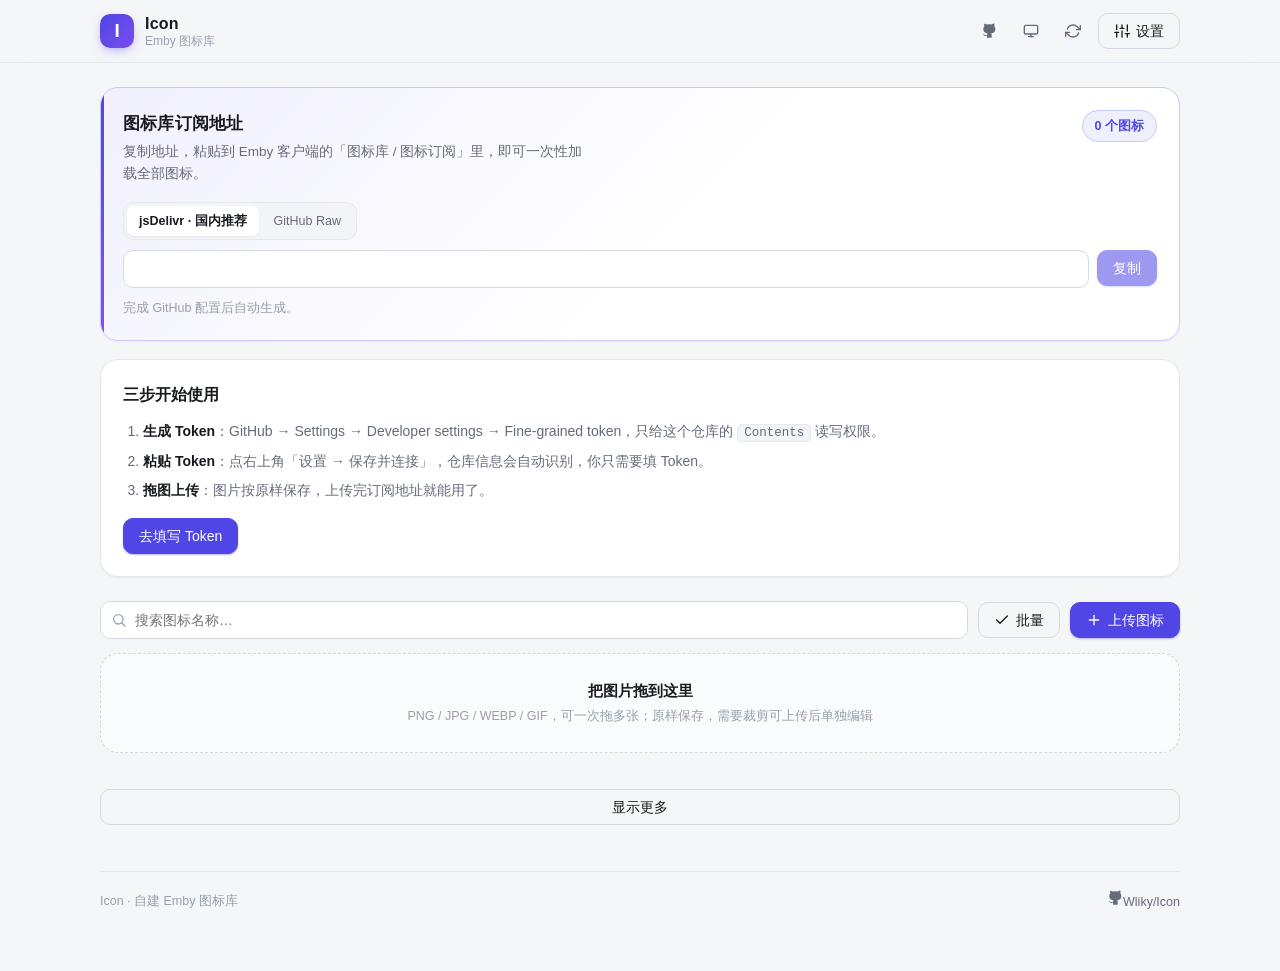
==== commit c3607d68: "revert: 界面回到 65bd029（大卡片布局） 只换 index.html / style.css / app.js / README.md； icons/ 与 data/ 保持不动，114 " ====
--- a/index.html
+++ b/index.html
@@ -10,8 +10,7 @@
 <meta property="og:description" content="自建 Emby 图标库，上传即用，输出标准 JSON 订阅地址。">
 <meta property="og:type" content="website">
 <link rel="icon" href="data:image/svg+xml,%3Csvg xmlns='http://www.w3.org/2000/svg' viewBox='0 0 64 64'%3E%3Crect width='64' height='64' rx='16' fill='%234f46e5'/%3E%3Ctext x='32' y='45' font-size='38' font-family='Helvetica,Arial,sans-serif' font-weight='700' fill='white' text-anchor='middle'%3EI%3C/text%3E%3C/svg%3E">
-<!-- 资源带版本号：改了 css/js 记得 +1，避免用户浏览器拿到新版 HTML 配旧版脚本 -->
-<link rel="stylesheet" href="assets/style.css?v=6">
+<link rel="stylesheet" href="assets/style.css?v=7">
 </head>
 <body>
 
@@ -59,7 +58,6 @@
   <symbol id="i-close" viewBox="0 0 24 24"><line x1="18" y1="6" x2="6" y2="18"/><line x1="6" y1="6" x2="18" y2="18"/></symbol>
   <symbol id="i-check" viewBox="0 0 24 24"><polyline points="20 6 9 17 4 12"/></symbol>
   <symbol id="i-image" viewBox="0 0 24 24"><rect x="3" y="3" width="18" height="18" rx="2.5"/><circle cx="8.5" cy="8.5" r="1.5"/><polyline points="21 15 16 10 5 21"/></symbol>
-  <symbol id="i-grid" viewBox="0 0 24 24"><rect x="3" y="3" width="7.5" height="7.5" rx="1.5"/><rect x="13.5" y="3" width="7.5" height="7.5" rx="1.5"/><rect x="3" y="13.5" width="7.5" height="7.5" rx="1.5"/><rect x="13.5" y="13.5" width="7.5" height="7.5" rx="1.5"/></symbol>
   <symbol id="i-github" viewBox="0 0 24 24">
     <path d="M9 19c-5 1.5-5-2.5-7-3m14 6v-3.9a3.4 3.4 0 0 0-.9-2.6c3.1-.4 6.4-1.5 6.4-7a5.4 5.4 0 0 0-1.5-3.8 5.1 5.1 0 0 0-.1-3.8s-1.2-.4-4 1.5a13.4 13.4 0 0 0-7 0C6.3.6 5.1 1 5.1 1a5.1 5.1 0 0 0-.1 3.8A5.4 5.4 0 0 0 3.5 8.6c0 5.4 3.3 6.6 6.4 7a3.4 3.4 0 0 0-.9 2.6V22"/>
   </symbol>
@@ -69,169 +67,125 @@
 <!-- 页面背景层（可在设置里填图片 URL） -->
 <div class="bg-layer" id="bgLayer" aria-hidden="true"><div class="bg-dim" id="bgDim"></div></div>
 
-<div class="app">
-
-  <!-- ============ 侧边栏 ============ -->
-  <aside class="sidebar">
-    <div class="side-brand">
+<header class="topbar">
+  <div class="wrap topbar-inner">
+    <div class="brand">
       <span class="mark">I</span>
-      <span class="side-brand-text">
+      <span class="brand-text">
         <strong>Icon</strong>
         <small>Emby 图标库</small>
       </span>
     </div>
-
-    <nav class="side-nav" aria-label="主导航">
-      <button type="button" class="nav-item on" data-nav="lib">
-        <svg class="ico"><use href="#i-grid"/></svg><span>图标库</span>
+    <div class="topbar-actions">
+      <a id="ghBtn" class="icon-btn" href="https://github.com/Wliky/Icon" target="_blank" rel="noopener" title="打开 GitHub 仓库" aria-label="GitHub 仓库">
+        <svg class="ico fill"><use href="#i-github"/></svg>
+      </a>
+
+      <div class="menu-wrap">
+        <button id="themeBtn" class="icon-btn" title="主题模式" aria-label="主题模式" aria-haspopup="true" aria-expanded="false">
+          <svg class="ico"><use href="#i-auto"/></svg>
+        </button>
+        <div class="menu" id="themeMenu" hidden role="menu">
+          <button type="button" role="menuitem" data-theme="system"><svg class="ico"><use href="#i-auto"/></svg><span>跟随系统</span><svg class="ico tick"><use href="#i-check"/></svg></button>
+          <button type="button" role="menuitem" data-theme="light"><svg class="ico"><use href="#i-sun"/></svg><span>浅色</span><svg class="ico tick"><use href="#i-check"/></svg></button>
+          <button type="button" role="menuitem" data-theme="dark"><svg class="ico"><use href="#i-moon"/></svg><span>深色</span><svg class="ico tick"><use href="#i-check"/></svg></button>
+        </div>
+      </div>
+
+      <button id="refreshBtn" class="icon-btn" title="刷新图标库" aria-label="刷新">
+        <svg class="ico" id="refreshIco"><use href="#i-refresh"/></svg>
       </button>
-      <button type="button" class="nav-item" data-nav="sub">
-        <svg class="ico"><use href="#i-link"/></svg><span>订阅地址</span>
+      <button id="settingsBtn" class="btn ghost">
+        <svg class="ico"><use href="#i-settings"/></svg>设置
       </button>
-      <button type="button" class="nav-item" data-nav="set" id="settingsBtn">
-        <svg class="ico"><use href="#i-settings"/></svg><span>设置</span>
-      </button>
-    </nav>
-
-    <div class="side-foot">
-      <div class="side-stat">
-        <div class="stat-row"><span>仓库</span><b id="repoLabel">Wliky/Icon</b></div>
-        <div class="stat-row"><span>图标</span><b id="statCount">0</b></div>
-      </div>
-      <a id="ghBtn" class="side-link" href="https://github.com/Wliky/Icon" target="_blank" rel="noopener" title="打开 GitHub 仓库">
-        <svg class="ico fill"><use href="#i-github"/></svg><span>在 GitHub 上查看</span>
-      </a>
-    </div>
-  </aside>
-
-  <!-- ============ 主区 ============ -->
-  <div class="main">
-
-    <header class="topbar">
-      <div class="topbar-inner">
-        <h1 class="page-title" id="pageTitle">图标库</h1>
-
-        <div class="topbar-actions">
-          <div class="search">
-            <svg class="ico"><use href="#i-search"/></svg>
-            <input id="searchInput" type="search" placeholder="搜索图标名称…" aria-label="搜索图标">
-          </div>
-
-          <button id="refreshBtn" class="icon-btn" title="刷新图标库" aria-label="刷新">
-            <svg class="ico" id="refreshIco"><use href="#i-refresh"/></svg>
-          </button>
-
-          <div class="menu-wrap">
-            <button id="themeBtn" class="icon-btn" title="主题模式" aria-label="主题模式" aria-haspopup="true" aria-expanded="false">
-              <svg class="ico"><use href="#i-auto"/></svg>
-            </button>
-            <div class="menu" id="themeMenu" hidden role="menu">
-              <button type="button" role="menuitem" data-theme="system"><svg class="ico"><use href="#i-auto"/></svg><span>跟随系统</span><svg class="ico tick"><use href="#i-check"/></svg></button>
-              <button type="button" role="menuitem" data-theme="light"><svg class="ico"><use href="#i-sun"/></svg><span>浅色</span><svg class="ico tick"><use href="#i-check"/></svg></button>
-              <button type="button" role="menuitem" data-theme="dark"><svg class="ico"><use href="#i-moon"/></svg><span>深色</span><svg class="ico tick"><use href="#i-check"/></svg></button>
-            </div>
-          </div>
-
-        </div>
-      </div>
-    </header>
-
-    <main class="content">
-
-      <!-- 订阅地址 -->
-      <section class="card sub-card" id="subCard">
-        <div class="sub-head">
-          <div>
-            <h2>订阅地址</h2>
-            <p>复制地址，粘贴到 Emby 客户端的「图标库 / 图标订阅」里，即可一次性加载全部图标。</p>
-          </div>
-          <span class="pill" id="subCount">0 个图标</span>
-        </div>
-
-        <div class="seg" id="cdnSeg">
-          <button type="button" class="seg-btn on" data-cdn="jsdelivr">jsDelivr · 国内推荐</button>
-          <button type="button" class="seg-btn" data-cdn="raw">GitHub Raw</button>
-        </div>
-
-        <div class="copy-row">
-          <input id="subUrl" readonly value="" spellcheck="false" aria-label="图标库订阅地址">
-          <button type="button" class="btn primary" id="copySubBtn">复制</button>
-        </div>
-
-        <p class="sub-note" id="subNote">完成 GitHub 配置后自动生成。</p>
-      </section>
-
-      <!-- 首次引导 -->
-      <section class="card guide" id="guide" hidden>
-        <h2>三步开始使用</h2>
-        <ol class="steps">
-          <li><b>生成 Token</b>：GitHub → Settings → Developer settings → Fine-grained token，只给这个仓库的 <code>Contents</code> 读写权限。</li>
-          <li><b>粘贴 Token</b>：点右上角「设置 → 保存并连接」，仓库信息会自动识别，你只需要填 Token。</li>
-          <li><b>拖图上传</b>：图片按原样保存，上传完订阅地址就能用了。</li>
-        </ol>
-        <button type="button" class="btn primary" id="guideSetupBtn">去填写 Token</button>
-      </section>
-
-      <!-- 工具条 -->
-      <section class="toolbar">
-        <button type="button" class="btn ghost" id="selectBtn" title="批量选择">
-          <svg class="ico"><use href="#i-check"/></svg>批量
-        </button>
-        <label class="btn primary" for="fileInput">
-          <svg class="ico"><use href="#i-plus"/></svg>上传图标
-        </label>
-        <input id="fileInput" type="file" accept="image/*" multiple hidden>
-
-        <span class="spacer"></span>
-
-        <span class="density" role="group" aria-label="网格密度">
-          <span class="lbl">密度</span>
-          <div class="seg" id="densitySeg">
-            <button type="button" class="seg-btn" data-density="l">大</button>
-            <button type="button" class="seg-btn on" data-density="m">中</button>
-            <button type="button" class="seg-btn" data-density="s">小</button>
-          </div>
-        </span>
-      </section>
-
-      <!-- 批量操作条 -->
-      <section class="bulkbar" id="bulkBar" hidden>
-        <span id="bulkCount">已选 0 个</span>
-        <button type="button" class="btn ghost" id="bulkAll">全选</button>
-        <button type="button" class="btn ghost" id="bulkNone">清空</button>
-        <span class="spacer"></span>
-        <button type="button" class="btn danger" id="bulkDelete" disabled>
-          <svg class="ico"><use href="#i-trash"/></svg>删除
-        </button>
-        <button type="button" class="btn primary" id="bulkDownload" disabled>
-          <svg class="ico"><use href="#i-download"/></svg>打包下载 ZIP
-        </button>
-      </section>
-
-      <!-- 拖拽区 -->
-      <div id="dropzone" class="dropzone">
-        <div class="dropzone-inner">
-          <strong>把图片拖到这里</strong>
-          <span>PNG / JPG / WEBP / GIF，可一次拖多张；原样保存，需要裁剪可上传后单独编辑</span>
-        </div>
-      </div>
-
-      <!-- 图标网格 -->
-      <section id="iconGrid" class="grid" aria-live="polite"></section>
-
-      <p id="empty" class="state" hidden>图标库还是空的。拖图片到上面，或点「上传图标」添加第一个。</p>
-      <p id="noResult" class="state" hidden>没有匹配「<b id="noResultKey"></b>」的图标。</p>
-      <button id="loadMore" class="btn ghost block" hidden>显示更多</button>
-
-      <footer class="site-foot">
-        <span>Icon · 自建 Emby 图标库</span>
-        <a id="repoLink" href="https://github.com/Wliky/Icon" target="_blank" rel="noopener">
-          <svg class="ico fill"><use href="#i-github"/></svg><span>Wliky/Icon</span>
-        </a>
-      </footer>
-    </main>
-  </div>
-</div>
+    </div>
+  </div>
+</header>
+
+<main class="wrap">
+
+  <!-- 订阅地址 -->
+  <section class="card sub-card">
+    <div class="sub-head">
+      <div>
+        <h2>图标库订阅地址</h2>
+        <p>复制地址，粘贴到 Emby 客户端的「图标库 / 图标订阅」里，即可一次性加载全部图标。</p>
+      </div>
+      <span class="pill" id="subCount">0 个图标</span>
+    </div>
+
+    <div class="seg" id="cdnSeg">
+      <button type="button" class="seg-btn on" data-cdn="jsdelivr">jsDelivr · 国内推荐</button>
+      <button type="button" class="seg-btn" data-cdn="raw">GitHub Raw</button>
+    </div>
+
+    <div class="copy-row">
+      <input id="subUrl" readonly value="" spellcheck="false" aria-label="图标库订阅地址">
+      <button type="button" class="btn primary" id="copySubBtn">复制</button>
+    </div>
+
+    <p class="sub-note" id="subNote">完成 GitHub 配置后自动生成。</p>
+  </section>
+
+  <!-- 首次引导 -->
+  <section class="card guide" id="guide" hidden>
+    <h2>三步开始使用</h2>
+    <ol class="steps">
+      <li><b>生成 Token</b>：GitHub → Settings → Developer settings → Fine-grained token，只给这个仓库的 <code>Contents</code> 读写权限。</li>
+      <li><b>粘贴 Token</b>：点右上角「设置 → 保存并连接」，仓库信息会自动识别，你只需要填 Token。</li>
+      <li><b>拖图上传</b>：图片按原样保存，上传完订阅地址就能用了。</li>
+    </ol>
+    <button type="button" class="btn primary" id="guideSetupBtn">去填写 Token</button>
+  </section>
+
+  <!-- 工具条 -->
+  <section class="toolbar">
+    <div class="search">
+      <svg class="ico"><use href="#i-search"/></svg>
+      <input id="searchInput" type="search" placeholder="搜索图标名称…" aria-label="搜索图标">
+    </div>
+    <button type="button" class="btn ghost" id="selectBtn" title="批量选择">
+      <svg class="ico"><use href="#i-check"/></svg>批量
+    </button>
+    <label class="btn primary" for="fileInput">
+      <svg class="ico"><use href="#i-plus"/></svg>上传图标
+    </label>
+    <input id="fileInput" type="file" accept="image/*" multiple hidden>
+  </section>
+
+  <!-- 批量操作条 -->
+  <section class="bulkbar" id="bulkBar" hidden>
+    <span id="bulkCount">已选 0 个</span>
+    <button type="button" class="btn ghost" id="bulkAll">全选</button>
+    <button type="button" class="btn ghost" id="bulkNone">清空</button>
+    <span class="spacer"></span>
+    <button type="button" class="btn primary" id="bulkDownload">
+      <svg class="ico"><use href="#i-download"/></svg>打包下载 ZIP
+    </button>
+  </section>
+
+  <!-- 拖拽区 -->
+  <div id="dropzone" class="dropzone">
+    <div class="dropzone-inner">
+      <strong>把图片拖到这里</strong>
+      <span>PNG / JPG / WEBP / GIF，可一次拖多张；原样保存，需要裁剪可上传后单独编辑</span>
+    </div>
+  </div>
+
+  <!-- 图标网格 -->
+  <section id="iconGrid" class="grid" aria-live="polite"></section>
+
+  <p id="empty" class="state" hidden>图标库还是空的。拖图片到上面，或点「上传图标」添加第一个。</p>
+  <p id="noResult" class="state" hidden>没有匹配「<b id="noResultKey"></b>」的图标。</p>
+  <button id="loadMore" class="btn ghost block" hidden>显示更多</button>
+
+  <footer class="site-foot">
+    <span>Icon · 自建 Emby 图标库</span>
+    <a id="repoLink" href="https://github.com/Wliky/Icon" target="_blank" rel="noopener">
+      <svg class="ico fill"><use href="#i-github"/></svg><span id="repoLabel">Wliky/Icon</span>
+    </a>
+  </footer>
+</main>
 
 <!-- ============ 设置 ============ -->
 <div class="modal" id="settingsModal" hidden>
@@ -274,27 +228,14 @@
         <input id="cfgBgUrl" placeholder="https://…/wallpaper.jpg" autocomplete="off" spellcheck="false">
       </label>
       <label class="field">
-        <span>遮罩浓度 <b id="cfgBgDimVal">60%</b></span>
+        <span>背景遮罩 <b id="cfgBgDimVal">60%</b></span>
         <input id="cfgBgDim" type="range" min="0" max="90" step="5" value="60">
       </label>
-      <div class="bg-grid">
-        <div class="field">
-          <span>遮罩颜色</span>
-          <div class="seg" id="cfgBgVeil">
-            <button type="button" class="seg-btn on" data-veil="dark">暗纱 · 推荐</button>
-            <button type="button" class="seg-btn" data-veil="light">亮纱</button>
-          </div>
-        </div>
-        <label class="field">
-          <span>背景模糊 <b id="cfgBgBlurVal">0px</b></span>
-          <input id="cfgBgBlur" type="range" min="0" max="20" step="2" value="0">
-        </label>
-      </div>
       <div class="row-end">
         <button type="button" class="btn ghost" id="bgClearBtn">清除背景</button>
         <button type="button" class="btn ghost" id="bgApplyBtn">预览背景</button>
       </div>
-      <p class="hint">彩色壁纸建议「暗纱 + 模糊 6px」，卡片上的文字会清楚很多。背景图只存本机，不影响仓库与订阅地址。</p>
+      <p class="hint">背景图只存在本机浏览器，不影响仓库与订阅地址。留空为纯色背景。</p>
     </div>
     <footer class="modal-foot">
       <button type="button" class="btn danger-text" id="clearSettingsBtn">清除本机配置</button>
@@ -451,18 +392,9 @@
 <div class="toast" id="toast" role="status" aria-live="polite"></div>
 
 <div class="loading" id="loading">
-  <div class="loading-card">
-    <span class="spinner"></span>
-    <div class="loading-body">
-      <div class="loading-row">
-        <span id="loadingText">处理中…</span>
-        <span class="loading-pct" id="loadingPct"></span>
-      </div>
-      <div class="progress"><div class="progress-bar" id="loadingBar"></div></div>
-    </div>
-  </div>
-</div>
-
-<script src="assets/app.js?v=6"></script>
+  <div class="loading-card"><span class="spinner"></span><span id="loadingText">处理中…</span></div>
+</div>
+
+<script src="assets/app.js?v=7"></script>
 </body>
 </html>
--- a/assets/style.css
+++ b/assets/style.css
@@ -1,941 +1,763 @@
-/* =========================================================
-   Icon · Emby 图标库
-   布局：左侧固定导航 + 顶栏 + 内容区（SaaS 工作台）
-   ========================================================= */
-
-:root {
-  --bg: #f4f5f7;
-  --surface: #ffffff;
-  --surface-2: #f7f8fa;
-  --surface-3: #eef0f3;
-  --border: #e5e7eb;
-  --border-strong: #d3d7de;
-  --text: #16181d;
-  --text-dim: #5c6470;
-  --text-faint: #8b93a1;
-  --accent: #4f46e5;
-  --accent-hover: #4338ca;
-  --accent-soft: #eef0ff;
-  --accent-line: #d7d9fb;
-  --danger: #dc2626;
-  --danger-soft: #fef2f2;
-  --ok: #059669;
-  --radius: 12px;
-  --radius-sm: 9px;
-  --radius-lg: 16px;
-  --shadow-sm: 0 1px 2px rgba(16, 24, 40, .04);
-  --shadow: 0 1px 3px rgba(16, 24, 40, .06), 0 12px 28px -12px rgba(16, 24, 40, .14);
-  --sidebar-w: 228px;
-  --topbar-h: 56px;
-}
-
-@media (prefers-color-scheme: dark) {
-  :root:not([data-theme='light']) {
-    --bg: #0d0f13;
-    --surface: #15181e;
-    --surface-2: #1a1e25;
-    --surface-3: #21262e;
-    --border: #262b34;
-    --border-strong: #343b47;
-    --text: #e8ebf0;
-    --text-dim: #a0a8b5;
-    --text-faint: #6f7785;
-    --accent: #8b93ff;
-    --accent-hover: #a0a7ff;
-    --accent-soft: #1b1f33;
-    --accent-line: #333a5c;
-    --danger: #f87171;
-    --danger-soft: #2a1717;
-    --ok: #34d399;
-    --shadow-sm: 0 1px 2px rgba(0, 0, 0, .4);
-    --shadow: 0 1px 3px rgba(0, 0, 0, .5), 0 16px 32px -16px rgba(0, 0, 0, .6);
-  }
-}
-
-:root[data-theme='dark'] {
-  --bg: #0d0f13;
-  --surface: #15181e;
-  --surface-2: #1a1e25;
-  --surface-3: #21262e;
-  --border: #262b34;
-  --border-strong: #343b47;
-  --text: #e8ebf0;
-  --text-dim: #a0a8b5;
-  --text-faint: #6f7785;
-  --accent: #8b93ff;
-  --accent-hover: #a0a7ff;
-  --accent-soft: #1b1f33;
-  --accent-line: #333a5c;
-  --danger: #f87171;
-  --danger-soft: #2a1717;
-  --ok: #34d399;
-  --shadow-sm: 0 1px 2px rgba(0, 0, 0, .4);
-  --shadow: 0 1px 3px rgba(0, 0, 0, .5), 0 16px 32px -16px rgba(0, 0, 0, .6);
-}
-
-* { box-sizing: border-box; }
-
-html { -webkit-text-size-adjust: 100%; }
-
-body {
-  margin: 0;
-  background: var(--bg);
-  color: var(--text);
-  font-family: -apple-system, BlinkMacSystemFont, "Segoe UI", "PingFang SC",
-    "Hiragino Sans GB", "Microsoft YaHei", "Noto Sans SC", sans-serif;
-  font-size: 14px;
-  line-height: 1.6;
-  -webkit-font-smoothing: antialiased;
-}
-
-h1, h2, h3, h4 { margin: 0; font-weight: 650; letter-spacing: -.01em; }
-a { color: var(--accent); }
-code {
-  font-family: ui-monospace, Menlo, Consolas, monospace;
-  font-size: .92em;
-  background: var(--surface-3);
-  padding: 1px 5px;
-  border-radius: 5px;
-}
-
-/* ---------------- 应用骨架 ---------------- */
-.app {
-  display: grid;
-  grid-template-columns: var(--sidebar-w) minmax(0, 1fr);
-  min-height: 100vh;
-}
-
-/* ---------------- 侧边栏 ---------------- */
-.sidebar {
-  position: sticky;
-  top: 0;
-  height: 100vh;
-  display: flex;
-  flex-direction: column;
-  gap: 6px;
-  padding: 16px 12px;
-  background: var(--surface);
-  border-right: 1px solid var(--border);
-}
-
-.side-brand { display: flex; align-items: center; gap: 10px; padding: 4px 8px 14px; }
-.mark {
-  width: 30px; height: 30px;
-  flex: none;
-  display: grid; place-items: center;
-  border-radius: 9px;
-  background: var(--accent);
-  color: #fff;
-  font-weight: 700;
-  font-size: 16px;
-}
-.side-brand-text { display: flex; flex-direction: column; line-height: 1.25; min-width: 0; }
-.side-brand-text strong { font-size: 14.5px; font-weight: 650; }
-.side-brand-text small { font-size: 11.5px; color: var(--text-faint); }
-
-.side-nav { display: flex; flex-direction: column; gap: 2px; }
-.nav-item {
-  display: flex;
-  align-items: center;
-  gap: 10px;
-  width: 100%;
-  padding: 9px 10px;
-  border: 0;
-  border-radius: var(--radius-sm);
-  background: none;
-  color: var(--text-dim);
-  font: inherit;
-  font-size: 13.5px;
-  font-weight: 500;
-  text-align: left;
-  cursor: pointer;
-  transition: background .14s, color .14s;
-}
-.nav-item:hover { background: var(--surface-2); color: var(--text); }
-.nav-item:focus-visible { outline: 2px solid var(--accent); outline-offset: 1px; }
-.nav-item.on { background: var(--accent-soft); color: var(--accent); font-weight: 600; }
-.nav-item .ico { width: 17px; height: 17px; }
-
-.side-foot { margin-top: auto; display: flex; flex-direction: column; gap: 8px; }
-.side-stat {
-  border: 1px solid var(--border);
-  border-radius: var(--radius-sm);
-  background: var(--surface-2);
-  padding: 9px 10px;
-}
-.stat-row {
-  display: flex;
-  align-items: baseline;
-  justify-content: space-between;
-  gap: 8px;
-  padding: 2px 0;
-  font-size: 12px;
-}
-.stat-row span { color: var(--text-faint); flex: none; }
-.stat-row b { color: var(--text); font-weight: 600; text-align: right; word-break: break-all; }
-
-.side-link {
-  display: flex;
-  align-items: center;
-  gap: 8px;
-  padding: 8px 10px;
-  border-radius: var(--radius-sm);
-  color: var(--text-dim);
-  font-size: 12.5px;
-  text-decoration: none;
-}
-.side-link:hover { background: var(--surface-2); color: var(--text); }
-
-/* ---------------- 顶栏 ---------------- */
-.main { min-width: 0; display: flex; flex-direction: column; }
-
-.topbar {
-  position: sticky;
-  top: 0;
-  z-index: 40;
-  background: color-mix(in srgb, var(--bg) 86%, transparent);
-  backdrop-filter: saturate(180%) blur(12px);
-  -webkit-backdrop-filter: saturate(180%) blur(12px);
-  border-bottom: 1px solid var(--border);
-}
-.topbar-inner {
-  display: flex;
-  align-items: center;
-  gap: 14px;
-  min-height: var(--topbar-h);
-  padding: 8px 24px;
-}
-.page-title { font-size: 15.5px; font-weight: 650; flex: none; }
-
-.topbar-actions {
-  margin-left: auto;
-  display: flex;
-  align-items: center;
-  gap: 8px;
-  min-width: 0;
-}
-
-/* ---------------- 内容区 ---------------- */
-.content {
-  width: 100%;
-  max-width: 1180px;
-  padding: 20px 24px 56px;
-  display: flex;
-  flex-direction: column;
-  gap: 14px;
-}
-
-/* ---------------- 卡片 ---------------- */
-.card {
-  background: var(--surface);
-  border: 1px solid var(--border);
-  border-radius: var(--radius-lg);
-  box-shadow: var(--shadow-sm);
-  padding: 20px;
-}
-
-/* 订阅地址卡 */
-.sub-card { position: relative; overflow: hidden; }
-.sub-card::before {
-  content: "";
-  position: absolute;
-  inset: 0 0 auto 0;
-  height: 3px;
-  background: linear-gradient(90deg, var(--accent), color-mix(in srgb, var(--accent) 35%, #a855f7));
-}
-.sub-head {
-  display: flex;
-  align-items: flex-start;
-  justify-content: space-between;
-  gap: 16px;
-  margin-bottom: 14px;
-}
-.sub-head h2 { font-size: 16px; }
-.sub-head p { margin: 4px 0 0; color: var(--text-dim); font-size: 13px; max-width: 62ch; }
-
-.pill {
-  flex: none;
-  padding: 4px 11px;
-  border-radius: 999px;
-  background: var(--accent-soft);
-  color: var(--accent);
-  border: 1px solid var(--accent-line);
-  font-size: 12px;
-  font-weight: 600;
-  white-space: nowrap;
-}
-
-.copy-row { display: flex; gap: 8px; }
-.copy-row input {
-  flex: 1;
-  min-width: 0;
-  height: 38px;
-  padding: 0 12px;
-  border: 1px solid var(--border-strong);
-  border-radius: var(--radius-sm);
-  background: var(--surface-2);
-  color: var(--text);
-  font-family: ui-monospace, Menlo, Consolas, monospace;
-  font-size: 12.5px;
-}
-.copy-row input:focus-visible { outline: 2px solid var(--accent); outline-offset: 1px; }
-.sub-note { margin: 10px 0 0; font-size: 12.5px; color: var(--text-faint); }
-
-/* 引导 */
-.guide h2 { font-size: 15px; margin-bottom: 10px; }
-.steps { margin: 0 0 14px; padding-left: 20px; color: var(--text-dim); font-size: 13px; }
-.steps li { margin-bottom: 6px; }
-.steps b { color: var(--text); }
-
-/* ---------------- 工具条 ---------------- */
-.toolbar { display: flex; align-items: center; gap: 8px; flex-wrap: wrap; }
-.density { display: flex; align-items: center; gap: 8px; margin-left: auto; }
-.density .lbl { font-size: 12px; color: var(--text-faint); }
-.spacer { flex: 1; }
-
-/* ---------------- 批量条 ---------------- */
-.bulkbar {
-  display: flex;
-  align-items: center;
-  gap: 8px;
-  flex-wrap: wrap;
-  padding: 10px 14px;
-  border-radius: var(--radius);
-  background: var(--accent-soft);
-  border: 1px solid var(--accent-line);
-  font-size: 13px;
-  font-weight: 600;
-  color: var(--accent);
-}
-
-/* ---------------- 拖拽区 ---------------- */
-.dropzone {
-  border: 1.5px dashed var(--border-strong);
-  border-radius: var(--radius-lg);
-  background: var(--surface-2);
-  padding: 22px 18px;
-  text-align: center;
-  transition: border-color .18s, background .18s;
-}
-.dropzone.over { border-color: var(--accent); background: var(--accent-soft); }
-.dropzone-inner { display: flex; flex-direction: column; gap: 4px; }
-.dropzone-inner strong { font-size: 14px; font-weight: 600; }
-.dropzone-inner span { font-size: 12.5px; color: var(--text-faint); }
-
-/* ---------------- 网格 ---------------- */
-.grid {
-  --tile-min: 128px;
-  display: grid;
-  grid-template-columns: repeat(auto-fill, minmax(var(--tile-min), 1fr));
-  gap: 12px;
-}
-.grid[data-density="l"] { --tile-min: 180px; }
-.grid[data-density="m"] { --tile-min: 128px; }
-.grid[data-density="s"] { --tile-min: 88px; gap: 8px; }
-
-.tile {
-  position: relative;
-  border: 1px solid var(--border);
-  border-radius: var(--radius);
-  background: var(--surface);
-  overflow: hidden;
-  transition: border-color .16s, box-shadow .16s, transform .16s;
-}
-.tile:hover { border-color: var(--border-strong); box-shadow: var(--shadow); transform: translateY(-2px); }
-.tile.sel {
-  border-color: var(--accent);
-  box-shadow: 0 0 0 2px var(--accent-soft);
-}
-
-.tile-check {
-  position: absolute;
-  top: 8px; left: 8px;
-  z-index: 2;
-  width: 24px; height: 24px;
-  display: grid; place-items: center;
-  border: 1px solid var(--border-strong);
-  border-radius: 8px;
-  background: color-mix(in srgb, var(--surface) 82%, transparent);
-  color: var(--text);
-  cursor: pointer;
-  padding: 0;
-  opacity: 0;
-  transition: opacity .14s, background .14s, border-color .14s;
-}
-.tile-check:hover { opacity: 1; }
-.grid.picking .tile-check { opacity: 1; }
-.tile.sel .tile-check { background: var(--accent); border-color: var(--accent); color: #fff; }
-.tile-check .ico { width: 13px; height: 13px; stroke-width: 3; }
-
-.tile-img {
-  aspect-ratio: 1 / 1;
-  display: grid;
-  place-items: center;
-  padding: 14px;
-  background: var(--surface-2);
-  cursor: zoom-in;
-}
-.grid[data-density="s"] .tile-img { padding: 8px; }
-.tile-img img {
-  max-width: 100%;
-  max-height: 100%;
-  object-fit: contain;
-  display: block;
-}
-
-.tile-body {
-  display: flex;
-  align-items: center;
-  justify-content: space-between;
-  gap: 6px;
-  padding: 7px 8px 7px 10px;
-  border-top: 1px solid var(--border);
-  min-width: 0;
-}
-.tile-name {
-  font-size: 12.5px;
-  font-weight: 500;
-  white-space: nowrap;
-  overflow: hidden;
-  text-overflow: ellipsis;
-  min-width: 0;
-}
-.tile-act { display: flex; gap: 1px; flex: none; }
-.tile-act button {
-  width: 26px; height: 26px;
-  display: grid; place-items: center;
-  border: 0;
-  border-radius: 7px;
-  background: none;
-  color: var(--text-faint);
-  cursor: pointer;
-  padding: 0;
-  transition: background .14s, color .14s;
-}
-.tile-act button:hover { background: var(--surface-3); color: var(--text); }
-.tile-act .del:hover { background: var(--danger-soft); color: var(--danger); }
-.grid[data-density="s"] .tile-name { font-size: 11.5px; }
-.grid[data-density="s"] .tile-body { padding: 5px 4px 5px 7px; }
-.grid[data-density="s"] .tile-act button { width: 22px; height: 22px; }
-
-/* ---------------- 状态 / 加载更多 / 页脚 ---------------- */
-.state {
-  margin: 0;
-  padding: 18px;
-  text-align: center;
-  color: var(--text-faint);
-  font-size: 13px;
-}
-.site-foot {
-  display: flex;
-  align-items: center;
-  justify-content: space-between;
-  gap: 12px;
-  margin-top: 10px;
-  padding-top: 14px;
-  border-top: 1px solid var(--border);
-  color: var(--text-faint);
-  font-size: 12px;
-}
-.site-foot a {
-  display: inline-flex;
-  align-items: center;
-  gap: 6px;
-  color: var(--text-dim);
-  text-decoration: none;
-}
-.site-foot a:hover { color: var(--text); }
-
-/* ---------------- 按钮 ---------------- */
-.btn {
-  display: inline-flex;
-  align-items: center;
-  justify-content: center;
-  gap: 6px;
-  height: 34px;
-  padding: 0 13px;
-  border: 1px solid var(--border-strong);
-  border-radius: var(--radius-sm);
-  background: var(--surface);
-  color: var(--text);
-  font: inherit;
-  font-size: 13px;
-  font-weight: 550;
-  cursor: pointer;
-  white-space: nowrap;
-  transition: background .14s, border-color .14s, color .14s;
-}
-.btn:hover { background: var(--surface-2); }
-.btn:focus-visible { outline: 2px solid var(--accent); outline-offset: 1px; }
-.btn:disabled { opacity: .55; cursor: not-allowed; }
-.btn:disabled .ico { opacity: .4; }
-.btn.primary { background: var(--accent); border-color: var(--accent); color: #fff; }
-.btn.primary:hover { background: var(--accent-hover); border-color: var(--accent-hover); }
-.btn.ghost { background: transparent; }
-.btn.ghost:hover { background: var(--surface-2); }
-.btn.danger { background: var(--danger); border-color: var(--danger); color: #fff; }
-.btn.danger:hover { filter: brightness(.94); }
-.btn.danger-text { background: none; border-color: transparent; color: var(--danger); padding: 0 8px; }
-.btn.danger-text:hover { background: var(--danger-soft); }
-.btn.on { background: var(--accent-soft); border-color: var(--accent-line); color: var(--accent); }
-.btn.block { width: 100%; }
-
-.icon-btn {
-  width: 34px; height: 34px;
-  flex: none;
-  display: grid; place-items: center;
-  border: 1px solid transparent;
-  border-radius: var(--radius-sm);
-  background: none;
-  color: var(--text-dim);
-  cursor: pointer;
-  padding: 0;
-  transition: background .14s, color .14s;
-}
-.icon-btn:hover { background: var(--surface-3); color: var(--text); }
-.icon-btn:focus-visible { outline: 2px solid var(--accent); outline-offset: 1px; }
-
-.mini {
-  border: 0;
-  background: none;
-  color: var(--accent);
-  font: inherit;
-  font-size: 12px;
-  cursor: pointer;
-  padding: 0 2px;
-}
-.mini:hover { color: var(--accent-hover); }
-
-/* ---------------- 搜索 ---------------- */
-.search { position: relative; display: flex; align-items: center; width: min(300px, 38vw); min-width: 140px; }
-.search > .ico {
-  position: absolute;
-  left: 10px;
-  color: var(--text-faint);
-  pointer-events: none;
-}
-.search input {
-  width: 100%;
-  height: 34px;
-  padding: 0 12px 0 32px;
-  border: 1px solid var(--border-strong);
-  border-radius: var(--radius-sm);
-  background: var(--surface);
-  color: var(--text);
-  font: inherit;
-  font-size: 13px;
-}
-.search input:focus-visible { outline: 2px solid var(--accent); outline-offset: 1px; border-color: var(--accent); }
-
-/* ---------------- 分段控件 ---------------- */
-.seg {
-  display: inline-flex;
-  gap: 2px;
-  padding: 3px;
-  background: var(--surface-3);
-  border-radius: 10px;
-  margin: 0 0 12px;
-}
-.seg-btn {
-  padding: 5px 12px;
-  border: 0;
-  border-radius: 8px;
-  background: none;
-  color: var(--text-dim);
-  font: inherit;
-  font-size: 12.5px;
-  cursor: pointer;
-  white-space: nowrap;
-  transition: background .14s, color .14s;
-}
-.seg-btn:hover { color: var(--text); }
-.seg-btn.on { background: var(--surface); color: var(--text); font-weight: 600; box-shadow: var(--shadow-sm); }
-.seg-btn:focus-visible { outline: 2px solid var(--accent); outline-offset: 1px; }
-
-/* ---------------- 下拉菜单 ---------------- */
-.menu-wrap { position: relative; }
-.menu {
-  position: absolute;
-  top: calc(100% + 8px);
-  right: 0;
-  z-index: 60;
-  min-width: 160px;
-  padding: 5px;
-  background: var(--surface);
-  border: 1px solid var(--border);
-  border-radius: var(--radius);
-  box-shadow: var(--shadow);
-}
-.menu button {
-  display: flex;
-  align-items: center;
-  gap: 9px;
-  width: 100%;
-  padding: 7px 9px;
-  border: 0;
-  border-radius: 8px;
-  background: none;
-  color: var(--text);
-  font: inherit;
-  font-size: 13px;
-  text-align: left;
-  cursor: pointer;
-}
-.menu button:hover { background: var(--surface-2); }
-.menu .tick { margin-left: auto; opacity: 0; color: var(--accent); }
-.menu button[aria-checked="true"] .tick,
-.menu button.on .tick { opacity: 1; }
-
-/* ---------------- 弹窗 ---------------- */
-.modal {
-  position: fixed;
-  inset: 0;
-  z-index: 200;
-  display: grid;
-  place-items: center;
-  padding: 20px;
-  background: rgba(15, 18, 24, .42);
-  backdrop-filter: blur(3px);
-  -webkit-backdrop-filter: blur(3px);
-  animation: fade .16s ease;
-}
-.modal[hidden] { display: none; }
-.modal-card {
-  width: 100%;
-  max-width: 520px;
-  max-height: calc(100vh - 40px);
-  display: flex;
-  flex-direction: column;
-  background: var(--surface);
-  border: 1px solid var(--border);
-  border-radius: var(--radius-lg);
-  box-shadow: var(--shadow);
-  overflow: hidden;
-}
-.modal-card.narrow { max-width: 420px; }
-.modal-head {
-  display: flex;
-  align-items: center;
-  justify-content: space-between;
-  gap: 12px;
-  padding: 14px 16px;
-  border-bottom: 1px solid var(--border);
-}
-.modal-head h3 { font-size: 15px; }
-.modal-body { padding: 16px; overflow: auto; }
-.modal-body.center { text-align: center; }
-.modal-body.center img { max-width: 100%; max-height: 50vh; border-radius: var(--radius); background: var(--surface-2); }
-.modal-foot {
-  display: flex;
-  align-items: center;
-  gap: 8px;
-  padding: 12px 16px;
-  border-top: 1px solid var(--border);
-  background: var(--surface-2);
-}
-@keyframes fade { from { opacity: 0; } to { opacity: 1; } }
-
-/* ---------------- 表单 ---------------- */
-.field { display: block; margin-bottom: 12px; }
-.field > span {
-  display: flex;
-  align-items: center;
-  justify-content: space-between;
-  gap: 8px;
-  margin-bottom: 5px;
-  font-size: 12.5px;
-  color: var(--text-dim);
-  font-weight: 550;
-}
-.field > span b { color: var(--text); font-weight: 600; font-variant-numeric: tabular-nums; }
-.field input[type="text"],
-.field input[type="password"],
-.field input[type="search"],
-.field input:not([type]) {
-  width: 100%;
-  height: 36px;
-  padding: 0 11px;
-  border: 1px solid var(--border-strong);
-  border-radius: var(--radius-sm);
-  background: var(--surface);
-  color: var(--text);
-  font: inherit;
-  font-size: 13px;
-}
-.field input:focus-visible { outline: 2px solid var(--accent); outline-offset: 1px; border-color: var(--accent); }
-.field input[type="range"] { width: 100%; accent-color: var(--accent); }
-.field.slider { margin-top: 14px; }
-.pwd-row { display: flex; align-items: center; gap: 8px; }
-.pwd-row input { flex: 1; min-width: 0; }
-
-.infer {
-  border: 1px solid var(--border);
-  border-radius: var(--radius);
-  background: var(--surface-2);
-  padding: 10px 12px;
-  margin-bottom: 14px;
-}
-.infer-row {
-  display: flex;
-  align-items: baseline;
-  justify-content: space-between;
-  gap: 10px;
-  padding: 3px 0;
-  font-size: 12.5px;
-}
-.infer-row span { color: var(--text-faint); }
-.infer-row b { font-weight: 600; word-break: break-all; text-align: right; }
-
-.adv { margin-bottom: 12px; }
-.adv summary { cursor: pointer; font-size: 12.5px; color: var(--text-dim); padding: 4px 0; }
-.adv[open] summary { margin-bottom: 8px; }
-.sep { border: 0; border-top: 1px solid var(--border); margin: 16px 0; }
-.sec-title {
-  display: flex;
-  align-items: center;
-  gap: 7px;
-  font-size: 13px;
-  margin-bottom: 10px;
-}
-.sec-title .ico { color: var(--accent); }
-.row-end { display: flex; justify-content: flex-end; gap: 8px; }
-
-.bg-grid { display: grid; grid-template-columns: 1.2fr 1fr; gap: 12px; margin-bottom: 12px; }
-.bg-grid .field { margin: 0; }
-.bg-grid .seg { width: 100%; margin: 0; }
-.bg-grid .seg-btn { flex: 1; padding: 5px 8px; font-size: 12px; }
-
-.hint { margin: 0 0 12px; color: var(--text-faint); font-size: 12.5px; line-height: 1.55; }
-.hint.mono { font-family: ui-monospace, Menlo, Consolas, monospace; font-size: 12px; margin-top: 10px; word-break: break-all; }
-.err { margin: 4px 0 0; color: var(--danger); font-size: 13px; }
-.confirm-text { margin: 0; font-size: 14px; color: var(--text-dim); }
-
-/* ---------------- 裁剪 ---------------- */
-.crop-wrap { display: flex; justify-content: center; margin-bottom: 12px; }
-.crop-stage {
-  width: 260px; height: 260px;
-  border: 1px solid var(--border);
-  border-radius: var(--radius);
-  background: var(--surface-3);
-  overflow: hidden;
-  display: grid;
-  place-items: center;
-  touch-action: none;
-}
-.crop-stage img { max-width: 100%; max-height: 100%; user-select: none; -webkit-user-drag: none; }
-.crop-grid { display: grid; grid-template-columns: 1fr 1fr; gap: 12px; margin-top: 12px; }
-.crop-grid .seg { margin: 0; }
-.lbl { display: block; font-size: 12px; color: var(--text-faint); margin-bottom: 5px; }
-
-/* ---------------- 背景层 ---------------- */
-.bg-layer {
-  position: fixed;
-  /* 四周多留 48px：背景开了模糊后不会在屏幕边缘露出白边 */
-  inset: -48px;
-  z-index: -1;
-  background-image: none;
-  background-size: cover;
-  background-position: center;
-  background-attachment: fixed;
-  transition: background-image .3s;
-}
-/* 遮罩颜色由 --bg-veil 控制：暗纱(默认) / 亮纱 */
-.bg-dim {
-  position: absolute;
-  inset: 0;
-  background: var(--bg-veil, var(--bg));
-  opacity: 1;
-  transition: opacity .3s, background .3s;
-}
-
-/* 有背景图时，把内容衬托实，保证文字可读 */
-body.has-bg .sidebar,
-body.has-bg .topbar { background: color-mix(in srgb, var(--surface) 88%, transparent); }
-body.has-bg .card { background: color-mix(in srgb, var(--surface) 97%, transparent); }
-body.has-bg .tile { background: color-mix(in srgb, var(--surface) 96%, transparent); }
-body.has-bg .dropzone { background: color-mix(in srgb, var(--surface-2) 94%, transparent); }
-body.has-bg .bulkbar { background: color-mix(in srgb, var(--accent-soft) 96%, transparent); }
-body.has-bg .modal-card { background: color-mix(in srgb, var(--surface) 98%, transparent); }
-body.has-bg .menu { background: color-mix(in srgb, var(--surface) 98%, transparent); }
-body.has-bg .state,
-body.has-bg #loadMore,
-body.has-bg .site-foot {
-  background: color-mix(in srgb, var(--surface) 88%, transparent);
-  border-radius: 999px;
-  padding: 8px 16px;
-  backdrop-filter: blur(6px);
-  -webkit-backdrop-filter: blur(6px);
-}
-body.has-bg .site-foot { border-top: 0; }
-
-/* ---------------- 图标 ---------------- */
-.ico {
-  width: 16px; height: 16px;
-  flex: none;
-  fill: none;
-  stroke: currentColor;
-  stroke-width: 2;
-  stroke-linecap: round;
-  stroke-linejoin: round;
-  opacity: .82;
-  transition: opacity .16s;
-}
-.ico.fill { fill: currentColor; stroke: none; }
-.ico.spin { animation: spin .8s linear infinite; transform-origin: center; }
-
-/* 图标默认半透明，指针悬停 / 聚焦时变实 */
-.icon-btn .ico { opacity: .68; }
-.icon-btn:hover .ico, .icon-btn:focus-visible .ico { opacity: 1; }
-.btn .ico { opacity: .78; }
-.btn:hover .ico, .btn:focus-visible .ico { opacity: 1; }
-.tile-act button .ico { opacity: .5; }
-.tile-act button:hover .ico, .tile-act button:focus-visible .ico { opacity: 1; }
-.menu button .ico { opacity: .75; }
-.menu button:hover .ico { opacity: 1; }
-.nav-item .ico { opacity: .8; }
-.nav-item:hover .ico, .nav-item.on .ico { opacity: 1; }
-.tile-check .ico { opacity: .35; transition: opacity .16s; }
-.tile-check:hover .ico { opacity: .8; }
-.tile.sel .tile-check .ico { opacity: 1; }
-.sec-title .ico { opacity: 1; }
-
-/* ---------------- Toast ---------------- */
-.toast {
-  position: fixed;
-  left: 50%;
-  bottom: 28px;
-  z-index: 300;
-  transform: translate(-50%, 12px);
-  padding: 9px 16px;
-  border-radius: 999px;
-  background: var(--text);
-  color: var(--bg);
-  font-size: 13px;
-  font-weight: 550;
-  box-shadow: var(--shadow);
-  opacity: 0;
-  pointer-events: none;
-  transition: opacity .18s, transform .18s;
-}
-.toast.show { opacity: 1; transform: translate(-50%, 0); }
-.toast.err { background: var(--danger); color: #fff; }
-
-/* ---------------- 加载遮罩 ---------------- */
-.loading {
-  position: fixed;
-  inset: 0;
-  z-index: 300;
-  display: grid;
-  place-items: center;
-  background: rgba(15, 18, 24, .38);
-  backdrop-filter: blur(2px);
-  -webkit-backdrop-filter: blur(2px);
-  opacity: 0;
-  pointer-events: none;
-  transition: opacity .18s;
-}
-.loading.show { opacity: 1; pointer-events: auto; }
-.loading-card {
-  display: flex;
-  align-items: center;
-  gap: 12px;
-  min-width: 260px;
-  max-width: calc(100vw - 48px);
-  padding: 16px 20px;
-  border-radius: var(--radius);
-  background: var(--surface);
-  border: 1px solid var(--border);
-  box-shadow: var(--shadow);
-  font-size: 14px;
-}
-.loading-body { display: flex; flex-direction: column; gap: 9px; flex: 1; min-width: 0; }
-.loading-row { display: flex; align-items: baseline; justify-content: space-between; gap: 12px; }
-.loading-row > span:first-child { overflow: hidden; text-overflow: ellipsis; white-space: nowrap; }
-.loading-pct {
-  flex: none;
-  font-size: 12px;
-  color: var(--text-dim);
-  font-variant-numeric: tabular-nums;
-}
-.progress { height: 4px; width: 100%; border-radius: 999px; background: var(--surface-3); overflow: hidden; }
-.progress-bar {
-  height: 100%;
-  width: 0;
-  border-radius: 999px;
-  background: linear-gradient(90deg, var(--accent), color-mix(in srgb, var(--accent) 45%, #a855f7));
-  transition: width .22s ease;
-}
-.progress-bar.indet { width: 34%; animation: slide 1.15s ease-in-out infinite; }
-@keyframes slide {
-  0% { transform: translateX(-110%); }
-  100% { transform: translateX(340%); }
-}
-.spinner {
-  width: 16px; height: 16px;
-  border: 2px solid var(--border-strong);
-  border-top-color: var(--accent);
-  border-radius: 50%;
-  animation: spin .7s linear infinite;
-}
-@keyframes spin { to { transform: rotate(360deg); } }
-
-/* ---------------- 响应式 ---------------- */
-@media (max-width: 1100px) {
-  .app { grid-template-columns: 1fr; }
-
-  /* 侧栏变成底部标签栏 */
-  .sidebar {
-    position: fixed;
-    inset: auto 0 0 0;
-    height: auto;
-    flex-direction: row;
-    align-items: center;
-    gap: 4px;
-    padding: 6px 8px calc(6px + env(safe-area-inset-bottom));
-    border-right: 0;
-    border-top: 1px solid var(--border);
-    z-index: 60;
-  }
-  .side-brand, .side-foot { display: none; }
-  .side-nav { flex: 1; flex-direction: row; gap: 4px; }
-  .nav-item {
-    flex: 1;
-    flex-direction: column;
-    gap: 2px;
-    padding: 6px 4px;
-    justify-content: center;
-    font-size: 11px;
-  }
-  .nav-item .ico { width: 18px; height: 18px; }
-  .content { padding-bottom: 84px; }
-}
-
-@media (max-width: 760px) {
-  .topbar-inner { flex-wrap: wrap; padding: 8px 16px; gap: 10px; }
-  .topbar-actions { width: 100%; margin-left: 0; }
-  .search { width: auto; flex: 1; }
-  .content { padding: 14px 16px 84px; }
-  .card { padding: 16px; }
-  .sub-head { flex-direction: column; }
-  .copy-row { flex-direction: column; }
-  .copy-row .btn { width: 100%; }
-  .density { margin-left: 0; }
-  .bulkbar { font-size: 12.5px; }
-  .site-foot { flex-direction: column; align-items: flex-start; gap: 6px; }
-}
-
-@media (max-width: 560px) {
-  .bg-grid { grid-template-columns: 1fr; }
-  .crop-grid { grid-template-columns: 1fr; }
-  .modal { padding: 12px; }
-  .grid { --tile-min: 104px; }
-  .grid[data-density="l"] { --tile-min: 150px; }
-  .grid[data-density="m"] { --tile-min: 118px; }
-  .grid[data-density="s"] { --tile-min: 78px; }
-}
-
-@media (prefers-reduced-motion: reduce) {
-  *, *::before, *::after { animation-duration: .01ms !important; transition-duration: .01ms !important; }
-  /* 关掉动画后不确定进度条会滑出轨道，这里改成静态整条 */
-  .progress-bar.indet { width: 100%; opacity: .35; animation: none !important; }
-}
+/* =====================================================
+ * Icon · Emby 图标库
+ * 清爽极简 · 大卡片
+ * ===================================================== */
+
+:root {
+  --bg: #f5f6f8;
+  --surface: #ffffff;
+  --surface-2: #fafbfc;
+  --surface-3: #f2f4f7;
+  --border: #e5e8ec;
+  --border-strong: #d5d9e0;
+  --text: #171a1f;
+  --text-dim: #646c78;
+  --text-faint: #98a0ab;
+  --accent: #4f46e5;
+  --accent-hover: #4338ca;
+  --accent-soft: #eef0fe;
+  --accent-line: #c7cbfb;
+  --danger: #d92d20;
+  --danger-soft: #fef3f2;
+  --ok: #059669;
+  --radius: 14px;
+  --radius-lg: 18px;
+  --shadow-sm: 0 1px 2px rgba(16, 24, 40, .05);
+  --shadow: 0 1px 3px rgba(16, 24, 40, .06), 0 12px 28px -12px rgba(16, 24, 40, .12);
+  --wrap: 1120px;
+}
+
+@media (prefers-color-scheme: dark) {
+  :root:not([data-theme='light']) {
+    --bg: #0e1014;
+    --surface: #16191f;
+    --surface-2: #1b1f26;
+    --surface-3: #22262e;
+    --border: #272c35;
+    --border-strong: #333945;
+    --text: #e9ecf1;
+    --text-dim: #9aa3b0;
+    --text-faint: #6d7583;
+    --accent: #8b93ff;
+    --accent-hover: #a0a7ff;
+    --accent-soft: #1c2036;
+    --accent-line: #333a5c;
+    --danger: #f97066;
+    --danger-soft: #2a1717;
+    --ok: #34d399;
+    --shadow-sm: 0 1px 2px rgba(0, 0, 0, .4);
+    --shadow: 0 1px 3px rgba(0, 0, 0, .5), 0 16px 32px -16px rgba(0, 0, 0, .6);
+  }
+}
+
+:root[data-theme='dark'] {
+  --bg: #0e1014;
+  --surface: #16191f;
+  --surface-2: #1b1f26;
+  --surface-3: #22262e;
+  --border: #272c35;
+  --border-strong: #333945;
+  --text: #e9ecf1;
+  --text-dim: #9aa3b0;
+  --text-faint: #6d7583;
+  --accent: #8b93ff;
+  --accent-hover: #a0a7ff;
+  --accent-soft: #1c2036;
+  --accent-line: #333a5c;
+  --danger: #f97066;
+  --danger-soft: #2a1717;
+  --ok: #34d399;
+  --shadow-sm: 0 1px 2px rgba(0, 0, 0, .4);
+  --shadow: 0 1px 3px rgba(0, 0, 0, .5), 0 16px 32px -16px rgba(0, 0, 0, .6);
+}
+
+* { box-sizing: border-box; }
+
+html, body { height: 100%; }
+
+body {
+  margin: 0;
+  background: var(--bg);
+  color: var(--text);
+  font-family: -apple-system, BlinkMacSystemFont, 'Segoe UI', 'PingFang SC', 'Hiragino Sans GB', 'Microsoft YaHei', 'Helvetica Neue', Arial, sans-serif;
+  font-size: 15px;
+  line-height: 1.6;
+  -webkit-font-smoothing: antialiased;
+}
+
+.wrap { width: 100%; max-width: var(--wrap); margin: 0 auto; padding: 0 20px; }
+
+/* ---------------- 顶栏 ---------------- */
+.topbar {
+  position: sticky;
+  top: 0;
+  z-index: 50;
+  background: color-mix(in srgb, var(--bg) 82%, transparent);
+  backdrop-filter: saturate(180%) blur(14px);
+  -webkit-backdrop-filter: saturate(180%) blur(14px);
+  border-bottom: 1px solid var(--border);
+}
+
+.topbar-inner {
+  display: flex;
+  align-items: center;
+  justify-content: space-between;
+  gap: 16px;
+  height: 62px;
+}
+
+.brand { display: flex; align-items: center; gap: 11px; min-width: 0; }
+
+.mark {
+  width: 34px; height: 34px;
+  flex: none;
+  display: grid; place-items: center;
+  border-radius: 10px;
+  background: linear-gradient(135deg, var(--accent), color-mix(in srgb, var(--accent) 55%, #a855f7));
+  color: #fff;
+  font-weight: 800;
+  font-size: 19px;
+  letter-spacing: -.5px;
+  box-shadow: 0 4px 12px -4px color-mix(in srgb, var(--accent) 60%, transparent);
+}
+
+.brand-text { display: flex; flex-direction: column; line-height: 1.25; min-width: 0; }
+.brand-text strong { font-size: 16px; letter-spacing: .2px; }
+.brand-text small { color: var(--text-faint); font-size: 12px; }
+
+.topbar-actions { display: flex; align-items: center; gap: 8px; }
+
+/* ---------------- 按钮 ---------------- */
+.btn {
+  display: inline-flex;
+  align-items: center;
+  justify-content: center;
+  gap: 6px;
+  height: 36px;
+  padding: 0 15px;
+  border: 1px solid var(--border-strong);
+  border-radius: 10px;
+  background: var(--surface);
+  color: var(--text);
+  font: inherit;
+  font-size: 14px;
+  font-weight: 500;
+  cursor: pointer;
+  white-space: nowrap;
+  transition: background .16s, border-color .16s, transform .1s, box-shadow .16s;
+}
+.btn:hover { background: var(--surface-3); }
+.btn:active { transform: translateY(1px); }
+.btn:disabled { opacity: .55; cursor: not-allowed; }
+
+.btn.primary {
+  background: var(--accent);
+  border-color: var(--accent);
+  color: #fff;
+  box-shadow: 0 1px 2px color-mix(in srgb, var(--accent) 40%, transparent);
+}
+.btn.primary:hover { background: var(--accent-hover); border-color: var(--accent-hover); }
+
+.btn.ghost { background: transparent; }
+.btn.ghost:hover { background: var(--surface-3); }
+
+.btn.danger { background: var(--danger); border-color: var(--danger); color: #fff; }
+.btn.danger:hover { filter: brightness(.94); }
+.btn.danger-text { background: transparent; border-color: transparent; color: var(--danger); padding: 0 10px; }
+.btn.danger-text:hover { background: var(--danger-soft); }
+
+.btn.block { width: 100%; margin-top: 18px; }
+
+.icon-btn {
+  width: 34px; height: 34px;
+  display: grid; place-items: center;
+  border: 1px solid transparent;
+  border-radius: 9px;
+  background: transparent;
+  color: var(--text-dim);
+  font-size: 15px;
+  cursor: pointer;
+  transition: background .16s, color .16s;
+}
+.icon-btn:hover { background: var(--surface-3); color: var(--text); }
+
+.mini {
+  height: 36px;
+  padding: 0 10px;
+  border: 1px solid var(--border);
+  border-left: 0;
+  border-radius: 0 10px 10px 0;
+  background: var(--surface-2);
+  color: var(--text-dim);
+  font: inherit;
+  font-size: 12px;
+  cursor: pointer;
+  flex: none;
+}
+.mini:hover { color: var(--text); }
+
+/* ---------------- 卡片 ---------------- */
+.card {
+  background: var(--surface);
+  border: 1px solid var(--border);
+  border-radius: var(--radius-lg);
+  box-shadow: var(--shadow-sm);
+  padding: 22px;
+}
+
+main.wrap { padding-top: 24px; padding-bottom: 60px; }
+
+/* 订阅地址卡 */
+.sub-card {
+  position: relative;
+  overflow: hidden;
+  background:
+    linear-gradient(135deg, color-mix(in srgb, var(--accent) 8%, var(--surface)), var(--surface) 55%);
+  border-color: var(--accent-line);
+}
+.sub-card::before {
+  content: '';
+  position: absolute;
+  inset: 0 auto 0 0;
+  width: 3px;
+  background: linear-gradient(180deg, var(--accent), color-mix(in srgb, var(--accent) 40%, #a855f7));
+}
+
+.sub-head { display: flex; align-items: flex-start; justify-content: space-between; gap: 16px; }
+.sub-head h2 { margin: 0 0 4px; font-size: 17px; letter-spacing: .2px; }
+.sub-head p { margin: 0; color: var(--text-dim); font-size: 13.5px; max-width: 62ch; }
+
+.pill {
+  flex: none;
+  padding: 5px 12px;
+  border-radius: 999px;
+  background: var(--accent-soft);
+  color: var(--accent);
+  font-size: 12.5px;
+  font-weight: 600;
+  border: 1px solid var(--accent-line);
+}
+
+.seg {
+  display: inline-flex;
+  margin: 18px 0 10px;
+  padding: 3px;
+  gap: 3px;
+  background: var(--surface-3);
+  border: 1px solid var(--border);
+  border-radius: 10px;
+}
+.seg-btn {
+  border: 0;
+  background: transparent;
+  color: var(--text-dim);
+  font: inherit;
+  font-size: 12.5px;
+  padding: 5px 12px;
+  border-radius: 7px;
+  cursor: pointer;
+  transition: background .16s, color .16s;
+}
+.seg-btn.on { background: var(--surface); color: var(--text); font-weight: 600; box-shadow: var(--shadow-sm); }
+
+.copy-row { display: flex; gap: 8px; }
+.copy-row input {
+  flex: 1;
+  min-width: 0;
+  height: 38px;
+  padding: 0 12px;
+  border: 1px solid var(--border-strong);
+  border-radius: 10px;
+  background: var(--surface);
+  color: var(--text);
+  font: 13px/1 ui-monospace, SFMono-Regular, Menlo, Consolas, monospace;
+  text-overflow: ellipsis;
+}
+
+.sub-note { margin: 10px 0 0; color: var(--text-faint); font-size: 12.5px; }
+
+/* 引导卡 */
+.guide { margin-top: 18px; }
+.guide h2 { margin: 0 0 12px; font-size: 16px; }
+.steps { margin: 0 0 16px; padding-left: 20px; color: var(--text-dim); font-size: 14px; }
+.steps li { margin-bottom: 7px; }
+.steps b { color: var(--text); }
+code {
+  padding: 1px 6px;
+  border-radius: 5px;
+  background: var(--surface-3);
+  border: 1px solid var(--border);
+  font-size: 12.5px;
+  font-family: ui-monospace, Menlo, Consolas, monospace;
+}
+
+/* ---------------- 工具条 ---------------- */
+.toolbar {
+  display: flex;
+  align-items: center;
+  gap: 10px;
+  margin: 24px 0 14px;
+}
+
+.search {
+  position: relative;
+  flex: 1;
+  min-width: 0;
+  display: flex;
+  align-items: center;
+}
+.search svg.ico {
+  position: absolute;
+  left: 11px;
+  width: 16px; height: 16px;
+  stroke: var(--text-faint);
+  pointer-events: none;
+}
+.search input {
+  width: 100%;
+  height: 38px;
+  padding: 0 12px 0 34px;
+  border: 1px solid var(--border-strong);
+  border-radius: 10px;
+  background: var(--surface);
+  color: var(--text);
+  font: inherit;
+  font-size: 14px;
+}
+.search input:focus-visible { outline: 2px solid var(--accent); outline-offset: 1px; border-color: var(--accent); }
+
+/* ---------------- 拖拽区 ---------------- */
+.dropzone {
+  border: 1.5px dashed var(--border-strong);
+  border-radius: var(--radius-lg);
+  background: var(--surface-2);
+  padding: 26px 18px;
+  text-align: center;
+  transition: border-color .18s, background .18s;
+}
+.dropzone.over { border-color: var(--accent); background: var(--accent-soft); }
+.dropzone-inner { display: flex; flex-direction: column; gap: 3px; }
+.dropzone-inner strong { font-size: 14.5px; }
+.dropzone-inner span { color: var(--text-faint); font-size: 12.5px; }
+
+/* ---------------- 图标网格 ---------------- */
+.grid {
+  display: grid;
+  grid-template-columns: repeat(auto-fill, minmax(148px, 1fr));
+  gap: 14px;
+  margin-top: 18px;
+}
+
+.tile {
+  position: relative;
+  border: 1px solid var(--border);
+  border-radius: var(--radius);
+  background: var(--surface);
+  box-shadow: var(--shadow-sm);
+  overflow: hidden;
+  transition: transform .16s, box-shadow .16s, border-color .16s;
+}
+.tile:hover { transform: translateY(-2px); box-shadow: var(--shadow); border-color: var(--border-strong); }
+
+.tile-img {
+  display: grid;
+  place-items: center;
+  aspect-ratio: 1 / 1;
+  padding: 16px;
+  background:
+    linear-gradient(180deg, var(--surface-2), var(--surface-3));
+  cursor: zoom-in;
+}
+.tile-img img { max-width: 100%; max-height: 100%; object-fit: contain; display: block; }
+
+.tile-body {
+  display: flex;
+  align-items: center;
+  gap: 6px;
+  padding: 9px 10px 9px 12px;
+  border-top: 1px solid var(--border);
+}
+.tile-name {
+  flex: 1;
+  min-width: 0;
+  font-size: 13px;
+  font-weight: 500;
+  overflow: hidden;
+  text-overflow: ellipsis;
+  white-space: nowrap;
+}
+.tile-act { display: flex; gap: 2px; opacity: 0; transition: opacity .16s; }
+.tile:hover .tile-act, .tile:focus-within .tile-act { opacity: 1; }
+.tile-act button {
+  width: 26px; height: 26px;
+  display: grid; place-items: center;
+  border: 0;
+  border-radius: 7px;
+  background: transparent;
+  color: var(--text-faint);
+  font-size: 13px;
+  cursor: pointer;
+}
+.tile-act button:hover { background: var(--surface-3); color: var(--text); }
+.tile-act button.del:hover { background: var(--danger-soft); color: var(--danger); }
+
+.state { margin: 34px 0; text-align: center; color: var(--text-faint); font-size: 14px; }
+
+/* ---------------- 页脚 ---------------- */
+.site-foot {
+  display: flex;
+  justify-content: space-between;
+  align-items: center;
+  gap: 12px;
+  margin-top: 46px;
+  padding-top: 18px;
+  border-top: 1px solid var(--border);
+  color: var(--text-faint);
+  font-size: 12.5px;
+}
+.site-foot a { color: var(--text-dim); text-decoration: none; }
+.site-foot a:hover { color: var(--accent); }
+
+/* ---------------- 弹窗 ---------------- */
+.modal {
+  position: fixed;
+  inset: 0;
+  z-index: 100;
+  display: grid;
+  place-items: center;
+  padding: 20px;
+  background: rgba(15, 18, 24, .45);
+  backdrop-filter: blur(3px);
+  -webkit-backdrop-filter: blur(3px);
+  animation: fade .16s ease;
+}
+.modal[hidden] { display: none; }
+
+@keyframes fade { from { opacity: 0; } to { opacity: 1; } }
+@keyframes pop { from { opacity: 0; transform: translateY(8px) scale(.985); } to { opacity: 1; transform: none; } }
+
+.modal-card {
+  width: 100%;
+  max-width: 520px;
+  max-height: calc(100vh - 40px);
+  display: flex;
+  flex-direction: column;
+  background: var(--surface);
+  border: 1px solid var(--border);
+  border-radius: var(--radius-lg);
+  box-shadow: 0 24px 60px -20px rgba(0, 0, 0, .45);
+  animation: pop .18s cubic-bezier(.2, .8, .3, 1);
+}
+.modal-card.narrow { max-width: 400px; }
+
+.modal-head {
+  display: flex;
+  align-items: center;
+  justify-content: space-between;
+  gap: 12px;
+  padding: 16px 18px;
+  border-bottom: 1px solid var(--border);
+}
+.modal-head h3 { margin: 0; font-size: 15.5px; }
+
+.modal-body { padding: 18px; overflow: auto; }
+.modal-body.center { text-align: center; }
+
+.modal-foot {
+  display: flex;
+  align-items: center;
+  gap: 8px;
+  padding: 14px 18px;
+  border-top: 1px solid var(--border);
+  background: var(--surface-2);
+  border-radius: 0 0 var(--radius-lg) var(--radius-lg);
+}
+.spacer { flex: 1; }
+
+.field { display: block; margin-bottom: 14px; }
+.field > span:first-child {
+  display: block;
+  margin-bottom: 6px;
+  font-size: 12.5px;
+  font-weight: 600;
+  color: var(--text-dim);
+}
+.field input {
+  width: 100%;
+  height: 38px;
+  padding: 0 12px;
+  border: 1px solid var(--border-strong);
+  border-radius: 10px;
+  background: var(--surface);
+  color: var(--text);
+  font: inherit;
+  font-size: 14px;
+}
+.field input:focus-visible { outline: 2px solid var(--accent); outline-offset: 1px; border-color: var(--accent); }
+
+.pwd-row { display: flex; }
+.pwd-row input { border-radius: 10px 0 0 10px; }
+.pwd-row input:focus-visible { outline-offset: -1px; }
+
+.hint { margin: 0 0 12px; color: var(--text-faint); font-size: 12.5px; line-height: 1.55; }
+.hint.mono { font-family: ui-monospace, Menlo, Consolas, monospace; font-size: 12px; margin-top: 10px; word-break: break-all; }
+.err { margin: 4px 0 0; color: var(--danger); font-size: 13px; }
+.confirm-text { margin: 0; font-size: 14px; color: var(--text-dim); }
+
+.infer {
+  margin-bottom: 16px;
+  padding: 12px 14px;
+  border: 1px solid var(--border);
+  border-radius: 12px;
+  background: var(--surface-2);
+}
+.infer-row { display: flex; justify-content: space-between; gap: 12px; font-size: 13px; padding: 2px 0; }
+.infer-row span { color: var(--text-faint); }
+.infer-row b { font-family: ui-monospace, Menlo, Consolas, monospace; font-size: 12.5px; font-weight: 600; }
+.infer .hint { margin: 8px 0 0; }
+
+.adv { margin: 4px 0 14px; font-size: 13px; }
+.adv summary { cursor: pointer; color: var(--text-dim); padding: 6px 0; user-select: none; }
+.adv summary:hover { color: var(--accent); }
+.adv .field:first-of-type { margin-top: 10px; }
+
+#previewImg {
+  max-width: 100%;
+  max-height: 52vh;
+  border-radius: 12px;
+  background:
+    linear-gradient(180deg, var(--surface-2), var(--surface-3));
+  padding: 14px;
+}
+
+/* ---------------- 提示 / 加载 ---------------- */
+.toast {
+  position: fixed;
+  left: 50%;
+  bottom: 28px;
+  transform: translate(-50%, 14px);
+  z-index: 200;
+  max-width: calc(100vw - 32px);
+  padding: 10px 18px;
+  border-radius: 10px;
+  background: var(--text);
+  color: var(--bg);
+  font-size: 13.5px;
+  box-shadow: 0 10px 30px -8px rgba(0, 0, 0, .4);
+  opacity: 0;
+  pointer-events: none;
+  transition: opacity .2s, transform .2s;
+}
+.toast.show { opacity: 1; transform: translate(-50%, 0); }
+.toast.err { background: var(--danger); color: #fff; }
+
+.loading {
+  position: fixed;
+  inset: 0;
+  z-index: 300;
+  display: grid;
+  place-items: center;
+  background: rgba(15, 18, 24, .38);
+  backdrop-filter: blur(2px);
+  -webkit-backdrop-filter: blur(2px);
+  opacity: 0;
+  pointer-events: none;
+  transition: opacity .18s;
+}
+.loading.show { opacity: 1; pointer-events: auto; }
+.loading-card {
+  display: flex;
+  align-items: center;
+  gap: 11px;
+  padding: 14px 20px;
+  border-radius: 12px;
+  background: var(--surface);
+  border: 1px solid var(--border);
+  box-shadow: var(--shadow);
+  font-size: 14px;
+}
+.spinner {
+  width: 16px; height: 16px;
+  border: 2px solid var(--border-strong);
+  border-top-color: var(--accent);
+  border-radius: 50%;
+  animation: spin .7s linear infinite;
+}
+@keyframes spin { to { transform: rotate(360deg); } }
+
+/* ---------------- 图标 ---------------- */
+.ico {
+  width: 16px; height: 16px;
+  flex: none;
+  fill: none;
+  stroke: currentColor;
+  stroke-width: 2;
+  stroke-linecap: round;
+  stroke-linejoin: round;
+}
+.ico.fill { fill: currentColor; stroke: none; }
+.ico.spin { animation: spin .8s linear infinite; transform-origin: center; }
+
+/* 批量选择模式 */
+.grid.picking .tile-check { opacity: 1; }
+.btn.on { background: var(--accent-soft); border-color: var(--accent-line); color: var(--accent); }
+
+/* ---------------- 背景层 ---------------- */
+.bg-layer {
+  position: fixed;
+  inset: 0;
+  z-index: -1;
+  background-image: none;
+  background-size: cover;
+  background-position: center;
+  background-attachment: fixed;
+  transition: background-image .3s;
+}
+.bg-dim { position: absolute; inset: 0; background: var(--bg); opacity: 1; transition: opacity .3s; }
+
+/* 有背景图时，卡片稍微提高不透明度以保证可读性 */
+body.has-bg .topbar { background: color-mix(in srgb, var(--bg) 72%, transparent); }
+body.has-bg .card { background: color-mix(in srgb, var(--surface) 92%, transparent); }
+
+/* ---------------- 主题菜单 ---------------- */
+.menu-wrap { position: relative; }
+
+.menu {
+  position: absolute;
+  top: calc(100% + 8px);
+  right: 0;
+  z-index: 60;
+  min-width: 152px;
+  padding: 5px;
+  background: var(--surface);
+  border: 1px solid var(--border);
+  border-radius: 12px;
+  box-shadow: var(--shadow);
+  animation: pop .14s ease;
+}
+.menu[hidden] { display: none; }
+.menu button {
+  display: flex;
+  align-items: center;
+  gap: 9px;
+  width: 100%;
+  padding: 8px 10px;
+  border: 0;
+  border-radius: 8px;
+  background: transparent;
+  color: var(--text);
+  font: inherit;
+  font-size: 13.5px;
+  text-align: left;
+  cursor: pointer;
+}
+.menu button:hover { background: var(--surface-3); }
+.menu button span { flex: 1; }
+.menu .tick { opacity: 0; color: var(--accent); stroke-width: 2.6; }
+.menu button[aria-checked='true'] .tick { opacity: 1; }
+
+/* ---------------- 批量操作条 ---------------- */
+.bulkbar {
+  display: flex;
+  align-items: center;
+  gap: 8px;
+  margin: -2px 0 4px;
+  padding: 9px 12px;
+  border: 1px solid var(--accent-line);
+  border-radius: 12px;
+  background: var(--accent-soft);
+  color: var(--text);
+  font-size: 13.5px;
+}
+.bulkbar[hidden] { display: none; }
+.bulkbar .btn { height: 30px; font-size: 13px; }
+
+/* 卡片多选 */
+.tile.pick .tile-check { opacity: 1; }
+.tile-check {
+  position: absolute;
+  top: 8px; left: 8px;
+  z-index: 2;
+  width: 22px; height: 22px;
+  display: grid; place-items: center;
+  border-radius: 7px;
+  border: 1.5px solid var(--border-strong);
+  background: color-mix(in srgb, var(--surface) 88%, transparent);
+  color: transparent;
+  cursor: pointer;
+  opacity: 0;
+  transition: opacity .16s, background .16s, border-color .16s;
+}
+.tile:hover .tile-check, .tile.sel .tile-check { opacity: 1; }
+.tile-check .ico { width: 13px; height: 13px; stroke-width: 3; }
+.tile.sel .tile-check { background: var(--accent); border-color: var(--accent); color: #fff; }
+.tile.sel { border-color: var(--accent); box-shadow: 0 0 0 2px var(--accent-soft); }
+
+/* ---------------- 裁剪编辑器 ---------------- */
+.crop-wrap { display: grid; place-items: center; margin-bottom: 16px; }
+.crop-stage {
+  position: relative;
+  width: min(100%, 320px);
+  aspect-ratio: 1 / 1;
+  overflow: hidden;
+  border-radius: 12px;
+  background:
+    linear-gradient(45deg, var(--surface-3) 25%, transparent 25%, transparent 75%, var(--surface-3) 75%) 0 0 / 16px 16px,
+    linear-gradient(45deg, var(--surface-3) 25%, transparent 25%, transparent 75%, var(--surface-3) 75%) 8px 8px / 16px 16px,
+    var(--surface-2);
+  cursor: grab;
+  touch-action: none;
+  user-select: none;
+}
+.crop-stage:active { cursor: grabbing; }
+#cropImg {
+  position: absolute;
+  top: 0; left: 0;
+  transform-origin: 0 0;
+  max-width: none;
+  -webkit-user-drag: none;
+}
+.crop-stage.round::after {
+  content: '';
+  position: absolute;
+  inset: 0;
+  border-radius: 50%;
+  box-shadow: 0 0 0 9999px color-mix(in srgb, var(--bg) 55%, transparent);
+  pointer-events: none;
+}
+
+.field.slider input[type='range'] { height: 24px; padding: 0; border: 0; background: transparent; accent-color: var(--accent); }
+.field.slider b { color: var(--accent); font-variant-numeric: tabular-nums; }
+
+.crop-grid { display: flex; flex-wrap: wrap; gap: 16px 22px; }
+.crop-grid .lbl { display: block; margin-bottom: 6px; font-size: 12.5px; font-weight: 600; color: var(--text-dim); }
+.crop-grid .seg { margin: 0; }
+
+.sep { margin: 18px 0; border: 0; border-top: 1px solid var(--border); }
+.sec-title { display: flex; align-items: center; gap: 7px; margin: 0 0 14px; font-size: 13.5px; }
+.sec-title .ico { color: var(--accent); }
+.row-end { display: flex; justify-content: flex-end; gap: 8px; margin-bottom: 10px; }
+
+/* ---------------- 响应式 ---------------- */
+@media (max-width: 760px) {
+  .wrap { padding: 0 14px; }
+  main.wrap { padding-top: 18px; }
+  .card { padding: 18px 16px; }
+  .sub-head { flex-direction: column; }
+  .sub-head p { font-size: 13px; }
+  .grid { grid-template-columns: repeat(auto-fill, minmax(124px, 1fr)); gap: 11px; }
+  .toolbar { flex-wrap: wrap; }
+  .search { order: 1; flex-basis: 100%; }
+  .brand-text small { display: none; }
+  .tile-act { opacity: 1; }
+}
+
+@media (max-width: 420px) {
+  .grid { grid-template-columns: repeat(2, 1fr); }
+  .topbar-actions .btn { padding: 0 11px; }
+  .modal { padding: 12px; }
+}
+
+@media (prefers-reduced-motion: reduce) {
+  *, *::before, *::after { animation-duration: .01ms !important; transition-duration: .01ms !important; }
+}
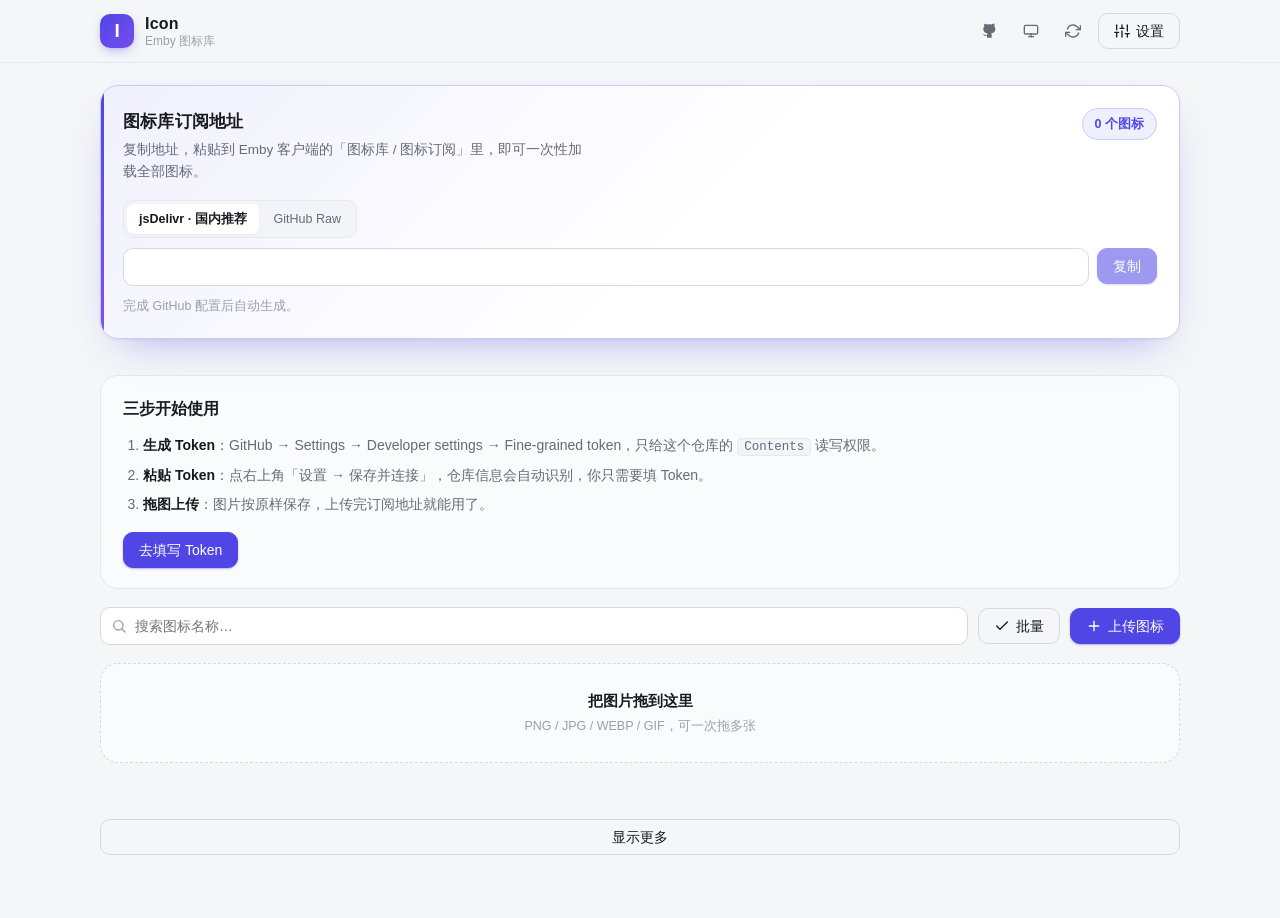
==== commit 51a59e67: "feat: 批量删除、按行显示更多、移除裁剪与背景、卡片布局优化" ====
--- a/index.html
+++ b/index.html
@@ -10,7 +10,7 @@
 <meta property="og:description" content="自建 Emby 图标库，上传即用，输出标准 JSON 订阅地址。">
 <meta property="og:type" content="website">
 <link rel="icon" href="data:image/svg+xml,%3Csvg xmlns='http://www.w3.org/2000/svg' viewBox='0 0 64 64'%3E%3Crect width='64' height='64' rx='16' fill='%234f46e5'/%3E%3Ctext x='32' y='45' font-size='38' font-family='Helvetica,Arial,sans-serif' font-weight='700' fill='white' text-anchor='middle'%3EI%3C/text%3E%3C/svg%3E">
-<link rel="stylesheet" href="assets/style.css?v=7">
+<link rel="stylesheet" href="assets/style.css?v=8">
 </head>
 <body>
 
@@ -46,7 +46,6 @@
     <path d="M10 13a5 5 0 0 0 7.5.5l3-3A5 5 0 0 0 13.5 3.4l-1.7 1.7"/>
     <path d="M14 11a5 5 0 0 0-7.5-.5l-3 3A5 5 0 0 0 10.5 20.6l1.7-1.7"/>
   </symbol>
-  <symbol id="i-crop" viewBox="0 0 24 24"><path d="M6.2 1.5L6 16a2 2 0 0 0 2 2h14.5"/><path d="M1.5 6.2L16 6a2 2 0 0 1 2 2v14.5"/></symbol>
   <symbol id="i-trash" viewBox="0 0 24 24">
     <polyline points="3 6 5 6 21 6"/>
     <path d="M19 6v14a2 2 0 0 1-2 2H7a2 2 0 0 1-2-2V6m3 0V4a2 2 0 0 1 2-2h4a2 2 0 0 1 2 2v2"/>
@@ -57,15 +56,11 @@
   </symbol>
   <symbol id="i-close" viewBox="0 0 24 24"><line x1="18" y1="6" x2="6" y2="18"/><line x1="6" y1="6" x2="18" y2="18"/></symbol>
   <symbol id="i-check" viewBox="0 0 24 24"><polyline points="20 6 9 17 4 12"/></symbol>
-  <symbol id="i-image" viewBox="0 0 24 24"><rect x="3" y="3" width="18" height="18" rx="2.5"/><circle cx="8.5" cy="8.5" r="1.5"/><polyline points="21 15 16 10 5 21"/></symbol>
   <symbol id="i-github" viewBox="0 0 24 24">
     <path d="M9 19c-5 1.5-5-2.5-7-3m14 6v-3.9a3.4 3.4 0 0 0-.9-2.6c3.1-.4 6.4-1.5 6.4-7a5.4 5.4 0 0 0-1.5-3.8 5.1 5.1 0 0 0-.1-3.8s-1.2-.4-4 1.5a13.4 13.4 0 0 0-7 0C6.3.6 5.1 1 5.1 1a5.1 5.1 0 0 0-.1 3.8A5.4 5.4 0 0 0 3.5 8.6c0 5.4 3.3 6.6 6.4 7a3.4 3.4 0 0 0-.9 2.6V22"/>
-  </symbol>
-  <symbol id="i-rotate" viewBox="0 0 24 24"><path d="M3 12a9 9 0 1 0 3-6.7L3 8"/><polyline points="3 3 3 8 8 8"/></symbol>
 </svg>
 
 <!-- 页面背景层（可在设置里填图片 URL） -->
-<div class="bg-layer" id="bgLayer" aria-hidden="true"><div class="bg-dim" id="bgDim"></div></div>
 
 <header class="topbar">
   <div class="wrap topbar-inner">
@@ -159,7 +154,10 @@
     <button type="button" class="btn ghost" id="bulkAll">全选</button>
     <button type="button" class="btn ghost" id="bulkNone">清空</button>
     <span class="spacer"></span>
-    <button type="button" class="btn primary" id="bulkDownload">
+    <button type="button" class="btn danger" id="bulkDelete" disabled>
+      <svg class="ico"><use href="#i-trash"/></svg>删除
+    </button>
+    <button type="button" class="btn primary" id="bulkDownload" disabled>
       <svg class="ico"><use href="#i-download"/></svg>打包下载 ZIP
     </button>
   </section>
@@ -168,7 +166,7 @@
   <div id="dropzone" class="dropzone">
     <div class="dropzone-inner">
       <strong>把图片拖到这里</strong>
-      <span>PNG / JPG / WEBP / GIF，可一次拖多张；原样保存，需要裁剪可上传后单独编辑</span>
+      <span>PNG / JPG / WEBP / GIF，可一次拖多张</span>
     </div>
   </div>
 
@@ -178,13 +176,6 @@
   <p id="empty" class="state" hidden>图标库还是空的。拖图片到上面，或点「上传图标」添加第一个。</p>
   <p id="noResult" class="state" hidden>没有匹配「<b id="noResultKey"></b>」的图标。</p>
   <button id="loadMore" class="btn ghost block" hidden>显示更多</button>
-
-  <footer class="site-foot">
-    <span>Icon · 自建 Emby 图标库</span>
-    <a id="repoLink" href="https://github.com/Wliky/Icon" target="_blank" rel="noopener">
-      <svg class="ico fill"><use href="#i-github"/></svg><span id="repoLabel">Wliky/Icon</span>
-    </a>
-  </footer>
 </main>
 
 <!-- ============ 设置 ============ -->
@@ -219,72 +210,12 @@
       </details>
 
       <p class="hint">Token 只存在这台设备的浏览器里，不会写进仓库，也不会发给任何第三方服务器。</p>
-
-      <hr class="sep">
-
-      <h4 class="sec-title"><svg class="ico"><use href="#i-image"/></svg>页面背景</h4>
-      <label class="field">
-        <span>背景图片 URL</span>
-        <input id="cfgBgUrl" placeholder="https://…/wallpaper.jpg" autocomplete="off" spellcheck="false">
-      </label>
-      <label class="field">
-        <span>背景遮罩 <b id="cfgBgDimVal">60%</b></span>
-        <input id="cfgBgDim" type="range" min="0" max="90" step="5" value="60">
-      </label>
-      <div class="row-end">
-        <button type="button" class="btn ghost" id="bgClearBtn">清除背景</button>
-        <button type="button" class="btn ghost" id="bgApplyBtn">预览背景</button>
-      </div>
-      <p class="hint">背景图只存在本机浏览器，不影响仓库与订阅地址。留空为纯色背景。</p>
     </div>
     <footer class="modal-foot">
       <button type="button" class="btn danger-text" id="clearSettingsBtn">清除本机配置</button>
       <span class="spacer"></span>
       <button type="button" class="btn ghost" data-close>取消</button>
       <button type="button" class="btn primary" id="saveSettingsBtn">保存并连接</button>
-    </footer>
-  </div>
-</div>
-
-<!-- ============ 裁剪编辑器 ============ -->
-<div class="modal" id="editorModal" hidden>
-  <div class="modal-card">
-    <header class="modal-head">
-      <h3>裁剪图标</h3>
-      <button type="button" class="icon-btn" data-close aria-label="关闭"><svg class="ico"><use href="#i-close"/></svg></button>
-    </header>
-    <div class="modal-body">
-      <div class="crop-wrap">
-        <div id="cropStage" class="crop-stage"><img id="cropImg" alt="裁剪预览"></div>
-      </div>
-      <label class="field slider">
-        <span>缩放 <b id="cropZoomVal">100%</b></span>
-        <input id="cropZoom" type="range" min="100" max="400" step="1" value="100">
-      </label>
-      <div class="crop-grid">
-        <div>
-          <span class="lbl">输出尺寸</span>
-          <div class="seg" id="sizeSeg">
-            <button type="button" class="seg-btn on" data-size="108">108</button>
-            <button type="button" class="seg-btn" data-size="256">256</button>
-            <button type="button" class="seg-btn" data-size="512">512</button>
-          </div>
-        </div>
-        <div>
-          <span class="lbl">形状</span>
-          <div class="seg" id="shapeSeg">
-            <button type="button" class="seg-btn on" data-shape="square">方形</button>
-            <button type="button" class="seg-btn" data-shape="circle">圆形</button>
-          </div>
-        </div>
-      </div>
-      <p class="hint">拖动图片调整位置，滚轮缩放。默认输出 <b>108 × 108</b>，保存后会覆盖原图。</p>
-    </div>
-    <footer class="modal-foot">
-      <button type="button" class="btn ghost" id="cropReset"><svg class="ico"><use href="#i-rotate"/></svg>重置</button>
-      <span class="spacer"></span>
-      <button type="button" class="btn ghost" data-close>取消</button>
-      <button type="button" class="btn primary" id="cropSave">保存</button>
     </footer>
   </div>
 </div>
@@ -395,6 +326,6 @@
   <div class="loading-card"><span class="spinner"></span><span id="loadingText">处理中…</span></div>
 </div>
 
-<script src="assets/app.js?v=7"></script>
+<script src="assets/app.js?v=8"></script>
 </body>
 </html>
--- a/assets/style.css
+++ b/assets/style.css
@@ -166,7 +166,7 @@
 .btn.danger-text { background: transparent; border-color: transparent; color: var(--danger); padding: 0 10px; }
 .btn.danger-text:hover { background: var(--danger-soft); }
 
-.btn.block { width: 100%; margin-top: 18px; }
+.btn.block { width: 100%; margin-top: 4px; }
 
 .icon-btn {
   width: 34px; height: 34px;
@@ -205,15 +205,16 @@
   padding: 22px;
 }
 
-main.wrap { padding-top: 24px; padding-bottom: 60px; }
-
-/* 订阅地址卡 */
+main.wrap { padding-top: 22px; padding-bottom: 64px; display: flex; flex-direction: column; gap: 18px; }
+
+/* 订阅地址卡：页面主卡，权重最高 */
 .sub-card {
   position: relative;
   overflow: hidden;
   background:
     linear-gradient(135deg, color-mix(in srgb, var(--accent) 8%, var(--surface)), var(--surface) 55%);
   border-color: var(--accent-line);
+  box-shadow: 0 1px 3px rgba(16, 24, 40, .05), 0 18px 40px -20px color-mix(in srgb, var(--accent) 45%, transparent);
 }
 .sub-card::before {
   content: '';
@@ -223,8 +224,11 @@
   background: linear-gradient(180deg, var(--accent), color-mix(in srgb, var(--accent) 40%, #a855f7));
 }
 
+/* 引导卡：临时性内容，弱化 */
+.card.guide { background: var(--surface-2); box-shadow: none; padding: 20px 22px; }
+
 .sub-head { display: flex; align-items: flex-start; justify-content: space-between; gap: 16px; }
-.sub-head h2 { margin: 0 0 4px; font-size: 17px; letter-spacing: .2px; }
+.sub-head h2 { margin: 0 0 4px; font-size: 17px; font-weight: 680; letter-spacing: .2px; }
 .sub-head p { margin: 0; color: var(--text-dim); font-size: 13.5px; max-width: 62ch; }
 
 .pill {
@@ -296,7 +300,7 @@
   display: flex;
   align-items: center;
   gap: 10px;
-  margin: 24px 0 14px;
+  margin: 0;
 }
 
 .search {
@@ -343,13 +347,15 @@
 /* ---------------- 图标网格 ---------------- */
 .grid {
   display: grid;
-  grid-template-columns: repeat(auto-fill, minmax(148px, 1fr));
+  grid-template-columns: repeat(auto-fill, minmax(152px, 1fr));
   gap: 14px;
-  margin-top: 18px;
+  margin-top: 16px;
 }
 
 .tile {
   position: relative;
+  display: flex;
+  flex-direction: column;
   border: 1px solid var(--border);
   border-radius: var(--radius);
   background: var(--surface);
@@ -357,36 +363,56 @@
   overflow: hidden;
   transition: transform .16s, box-shadow .16s, border-color .16s;
 }
-.tile:hover { transform: translateY(-2px); box-shadow: var(--shadow); border-color: var(--border-strong); }
+.tile:hover {
+  transform: translateY(-3px);
+  box-shadow: var(--shadow);
+  border-color: color-mix(in srgb, var(--accent) 45%, var(--border));
+}
 
 .tile-img {
+  position: relative;
   display: grid;
   place-items: center;
   aspect-ratio: 1 / 1;
   padding: 16px;
-  background:
-    linear-gradient(180deg, var(--surface-2), var(--surface-3));
+  background: linear-gradient(180deg, var(--surface-2), var(--surface-3));
   cursor: zoom-in;
 }
+/* 图片区加一层内圈，让图标和底色之间有边界感 */
+.tile-img::after {
+  content: "";
+  position: absolute;
+  inset: 8px;
+  border-radius: 10px;
+  border: 1px solid color-mix(in srgb, var(--border) 60%, transparent);
+  pointer-events: none;
+  opacity: 0;
+  transition: opacity .16s;
+}
+.tile:hover .tile-img::after { opacity: 1; }
 .tile-img img { max-width: 100%; max-height: 100%; object-fit: contain; display: block; }
 
 .tile-body {
   display: flex;
   align-items: center;
   gap: 6px;
-  padding: 9px 10px 9px 12px;
+  padding: 9px 8px 9px 12px;
   border-top: 1px solid var(--border);
+  background: var(--surface);
+  margin-top: auto;
 }
 .tile-name {
   flex: 1;
   min-width: 0;
-  font-size: 13px;
-  font-weight: 500;
+  font-size: 12.5px;
+  font-weight: 600;
+  letter-spacing: -.005em;
+  color: var(--text);
   overflow: hidden;
   text-overflow: ellipsis;
   white-space: nowrap;
 }
-.tile-act { display: flex; gap: 2px; opacity: 0; transition: opacity .16s; }
+.tile-act { display: flex; gap: 2px; flex: none; opacity: 0; transition: opacity .16s; }
 .tile:hover .tile-act, .tile:focus-within .tile-act { opacity: 1; }
 .tile-act button {
   width: 26px; height: 26px;
@@ -402,21 +428,6 @@
 .tile-act button.del:hover { background: var(--danger-soft); color: var(--danger); }
 
 .state { margin: 34px 0; text-align: center; color: var(--text-faint); font-size: 14px; }
-
-/* ---------------- 页脚 ---------------- */
-.site-foot {
-  display: flex;
-  justify-content: space-between;
-  align-items: center;
-  gap: 12px;
-  margin-top: 46px;
-  padding-top: 18px;
-  border-top: 1px solid var(--border);
-  color: var(--text-faint);
-  font-size: 12.5px;
-}
-.site-foot a { color: var(--text-dim); text-decoration: none; }
-.site-foot a:hover { color: var(--accent); }
 
 /* ---------------- 弹窗 ---------------- */
 .modal {
@@ -602,23 +613,6 @@
 .grid.picking .tile-check { opacity: 1; }
 .btn.on { background: var(--accent-soft); border-color: var(--accent-line); color: var(--accent); }
 
-/* ---------------- 背景层 ---------------- */
-.bg-layer {
-  position: fixed;
-  inset: 0;
-  z-index: -1;
-  background-image: none;
-  background-size: cover;
-  background-position: center;
-  background-attachment: fixed;
-  transition: background-image .3s;
-}
-.bg-dim { position: absolute; inset: 0; background: var(--bg); opacity: 1; transition: opacity .3s; }
-
-/* 有背景图时，卡片稍微提高不透明度以保证可读性 */
-body.has-bg .topbar { background: color-mix(in srgb, var(--bg) 72%, transparent); }
-body.has-bg .card { background: color-mix(in srgb, var(--surface) 92%, transparent); }
-
 /* ---------------- 主题菜单 ---------------- */
 .menu-wrap { position: relative; }
 
@@ -661,16 +655,17 @@
   display: flex;
   align-items: center;
   gap: 8px;
-  margin: -2px 0 4px;
+  margin: 0;
   padding: 9px 12px;
   border: 1px solid var(--accent-line);
   border-radius: 12px;
   background: var(--accent-soft);
   color: var(--text);
   font-size: 13.5px;
+  font-weight: 600;
 }
 .bulkbar[hidden] { display: none; }
-.bulkbar .btn { height: 30px; font-size: 13px; }
+.bulkbar .btn { height: 30px; font-size: 13px; font-weight: 500; }
 
 /* 卡片多选 */
 .tile.pick .tile-check { opacity: 1; }
@@ -693,62 +688,16 @@
 .tile.sel .tile-check { background: var(--accent); border-color: var(--accent); color: #fff; }
 .tile.sel { border-color: var(--accent); box-shadow: 0 0 0 2px var(--accent-soft); }
 
-/* ---------------- 裁剪编辑器 ---------------- */
-.crop-wrap { display: grid; place-items: center; margin-bottom: 16px; }
-.crop-stage {
-  position: relative;
-  width: min(100%, 320px);
-  aspect-ratio: 1 / 1;
-  overflow: hidden;
-  border-radius: 12px;
-  background:
-    linear-gradient(45deg, var(--surface-3) 25%, transparent 25%, transparent 75%, var(--surface-3) 75%) 0 0 / 16px 16px,
-    linear-gradient(45deg, var(--surface-3) 25%, transparent 25%, transparent 75%, var(--surface-3) 75%) 8px 8px / 16px 16px,
-    var(--surface-2);
-  cursor: grab;
-  touch-action: none;
-  user-select: none;
-}
-.crop-stage:active { cursor: grabbing; }
-#cropImg {
-  position: absolute;
-  top: 0; left: 0;
-  transform-origin: 0 0;
-  max-width: none;
-  -webkit-user-drag: none;
-}
-.crop-stage.round::after {
-  content: '';
-  position: absolute;
-  inset: 0;
-  border-radius: 50%;
-  box-shadow: 0 0 0 9999px color-mix(in srgb, var(--bg) 55%, transparent);
-  pointer-events: none;
-}
-
-.field.slider input[type='range'] { height: 24px; padding: 0; border: 0; background: transparent; accent-color: var(--accent); }
-.field.slider b { color: var(--accent); font-variant-numeric: tabular-nums; }
-
-.crop-grid { display: flex; flex-wrap: wrap; gap: 16px 22px; }
-.crop-grid .lbl { display: block; margin-bottom: 6px; font-size: 12.5px; font-weight: 600; color: var(--text-dim); }
-.crop-grid .seg { margin: 0; }
-
-.sep { margin: 18px 0; border: 0; border-top: 1px solid var(--border); }
-.sec-title { display: flex; align-items: center; gap: 7px; margin: 0 0 14px; font-size: 13.5px; }
-.sec-title .ico { color: var(--accent); }
-.row-end { display: flex; justify-content: flex-end; gap: 8px; margin-bottom: 10px; }
-
 /* ---------------- 响应式 ---------------- */
 @media (max-width: 760px) {
   .wrap { padding: 0 14px; }
-  main.wrap { padding-top: 18px; }
+  main.wrap { padding-top: 16px; gap: 14px; }
   .card { padding: 18px 16px; }
   .sub-head { flex-direction: column; }
   .sub-head p { font-size: 13px; }
   .grid { grid-template-columns: repeat(auto-fill, minmax(124px, 1fr)); gap: 11px; }
   .toolbar { flex-wrap: wrap; }
   .search { order: 1; flex-basis: 100%; }
-  .brand-text small { display: none; }
   .tile-act { opacity: 1; }
 }
 
